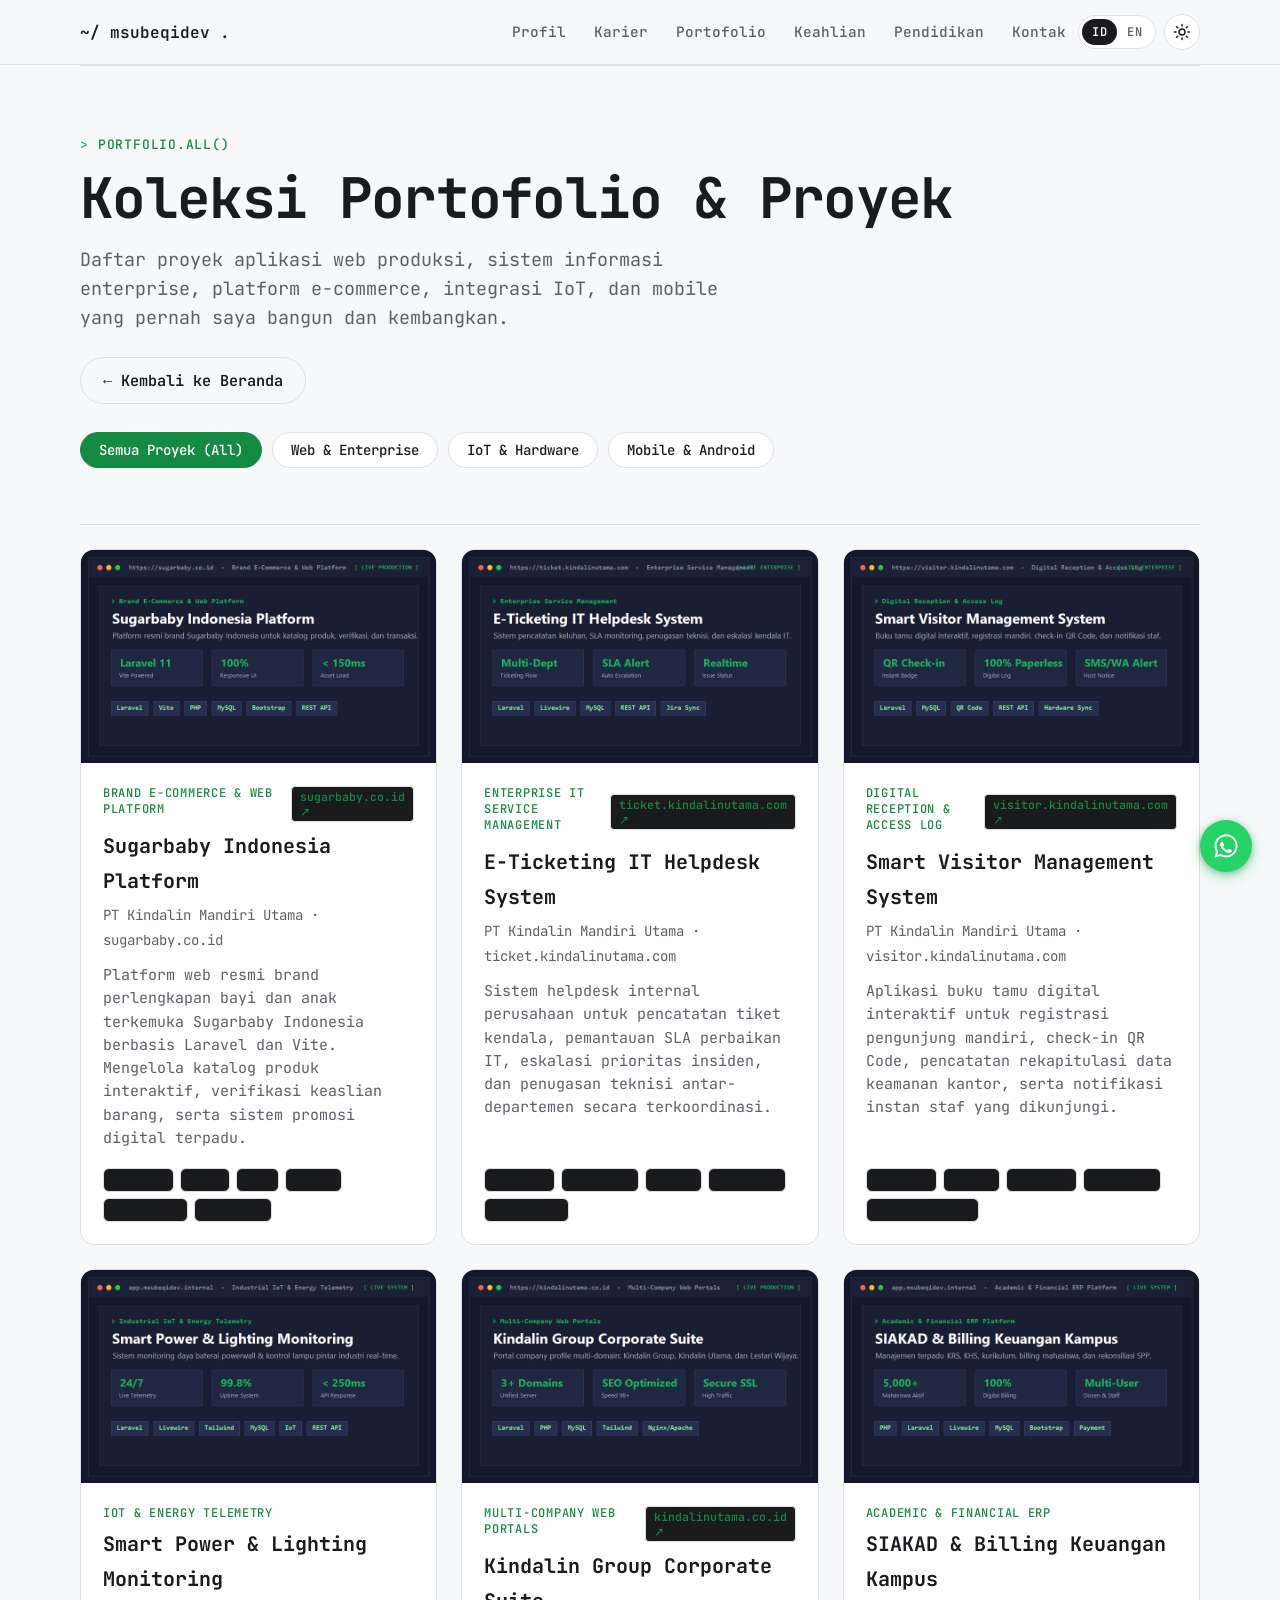
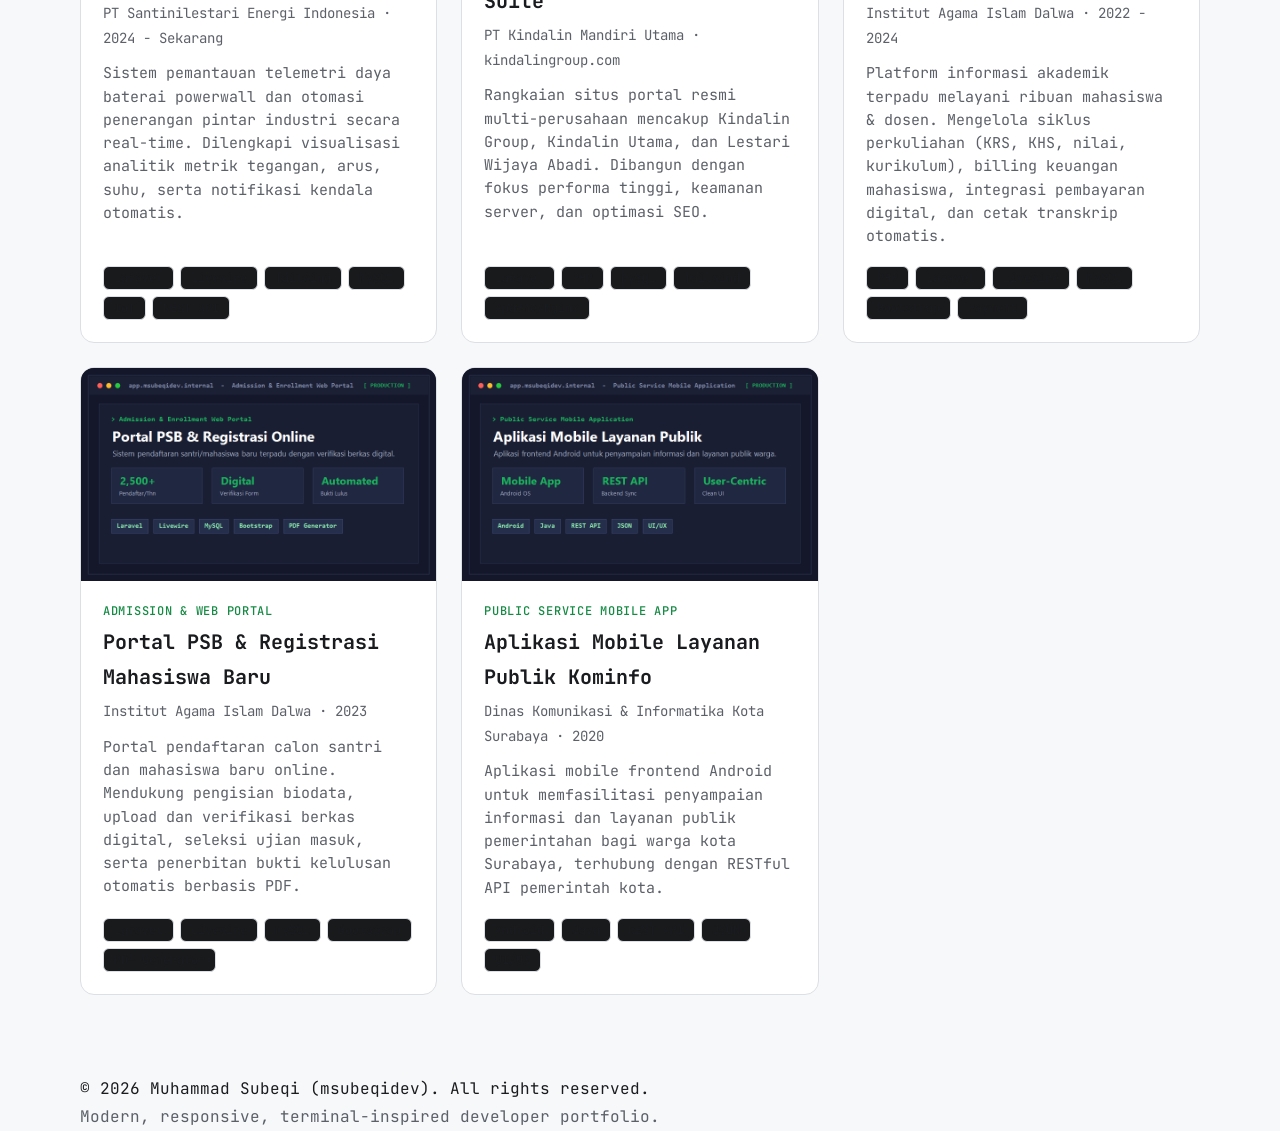
==== portfolio.html @ e992f1e9 "Add featured production projects (sugarbaby.co.id, ticket, visitor), mockups, and portfolio.html" ====
<!doctype html>
<html lang="id">

<head>
    <meta charset="UTF-8" />
    <meta name="viewport" content="width=device-width, initial-scale=1.0, interactive-widget=resizes-content" />
    <title>Portofolio Proyek — Muhammad Subeqi (msubeqidev)</title>
    <meta name="description"
        content="Koleksi portofolio proyek pengembangan web, sistem enterprise, IoT, dan aplikasi mobile yang dikembangkan oleh Muhammad Subeqi (msubeqidev)." />
    <meta name="author" content="Muhammad Subeqi" />
    <meta name="robots" content="index, follow, max-image-preview:large" />
    <link rel="canonical" href="https://muhsubeqi.github.io/portfolio.html" />
    <meta name="theme-color" content="#191a1c" />

    <meta property="og:type" content="website" />
    <meta property="og:site_name" content="Muhammad Subeqi" />
    <meta property="og:title" content="Portofolio Proyek — Muhammad Subeqi (msubeqidev)" />
    <meta property="og:description"
        content="Koleksi proyek aplikasi web, sistem informasi enterprise, integrasi API, dan aplikasi Android." />
    <meta property="og:url" content="https://muhsubeqi.github.io/portfolio.html" />
    <meta property="og:image" content="https://muhsubeqi.github.io/og-image.png" />
    <meta property="og:locale" content="id_ID" />

    <link rel="icon" type="image/svg+xml" href="./favicon.svg" />
    <link rel="stylesheet" href="./assets/index.css" />
</head>

<body>
    <div id="root">
        <header class="site-header">
            <div class="wrap header-row">
                <a class="brand" href="index.html" aria-label="Muhammad Subeqi — Beranda">
                    <span class="brand-sub">~/</span>msubeqidev<span class="brand-dot">.</span>
                </a>
                <div class="menu is-open" style="display:flex;align-items:center;">
                    <nav class="nav" aria-label="Main">
                        <a class="nav-link" href="index.html#about">Profil</a>
                        <a class="nav-link" href="index.html#career">Karier</a>
                        <a class="nav-link is-active" href="portfolio.html">Portofolio</a>
                        <a class="nav-link" href="index.html#skills">Keahlian</a>
                        <a class="nav-link" href="index.html#background">Pendidikan</a>
                        <a class="nav-link" href="index.html#contact">Kontak</a>
                    </nav>
                    <div class="controls">
                        <div class="seg" role="group" aria-label="Bahasa">
                            <button type="button" id="lang-id" aria-pressed="true" onclick="setLanguage('id')">ID</button>
                            <button type="button" id="lang-en" aria-pressed="false" onclick="setLanguage('en')">EN</button>
                        </div>
                        <button type="button" class="icon-btn" id="theme-btn" aria-label="Ganti tema" onclick="toggleTheme()">
                            <svg viewBox="0 0 24 24" width="18" height="18" fill="none" stroke="currentColor"
                                stroke-width="2" stroke-linecap="round" aria-hidden="true">
                                <circle cx="12" cy="12" r="4"></circle>
                                <path
                                    d="M12 2v2M12 20v2M4.9 4.9l1.4 1.4M17.7 17.7l1.4 1.4M2 12h2M20 12h2M4.9 19.1l1.4-1.4M17.7 6.3l1.4-1.4">
                                </path>
                            </svg>
                        </button>
                    </div>
                </div>
            </div>
        </header>

        <main>
            <!-- Hero Header -->
            <section class="section wrap" style="padding-top: clamp(40px, 8vw, 70px); padding-bottom: 20px;">
                <p class="eyebrow"><span class="prompt">&gt;</span><span id="hero-tag">portfolio.all()</span></p>
                <h1 class="section-title" id="page-title" style="font-size: clamp(2.2rem, 5.5vw, 3.5rem); margin-top: 12px;">Koleksi Portofolio &amp; Proyek</h1>
                <p id="page-subtitle" style="color: var(--muted); max-width: 680px; font-size: 1.15rem; line-height: 1.6; margin-top: 14px;">
                    Daftar proyek aplikasi web produksi, sistem informasi enterprise, platform e-commerce, integrasi IoT, dan mobile yang pernah saya bangun dan kembangkan.
                </p>
                <div style="margin-top: 24px;">
                    <a class="btn btn-ghost" href="index.html" id="btn-back">&larr; Kembali ke Beranda</a>
                </div>

                <!-- Category Filters -->
                <div class="portfolio-filters" role="tablist" aria-label="Filter Portofolio">
                    <button class="filter-btn is-active" data-filter="all" onclick="filterProjects('all', this)">Semua Proyek (All)</button>
                    <button class="filter-btn" data-filter="enterprise" onclick="filterProjects('enterprise', this)">Web &amp; Enterprise</button>
                    <button class="filter-btn" data-filter="iot" onclick="filterProjects('iot', this)">IoT &amp; Hardware</button>
                    <button class="filter-btn" data-filter="mobile" onclick="filterProjects('mobile', this)">Mobile &amp; Android</button>
                </div>
            </section>

            <!-- Projects Grid -->
            <section class="section wrap" style="padding-top: 0;">
                <div class="projects-grid" id="projects-container">

                    <!-- Project 1: Sugarbaby Indonesia -->
                    <div class="project-card" data-category="enterprise">
                        <div class="project-media">
                            <img src="./assets/projects/sugarbaby.png" alt="Sugarbaby Indonesia Platform" loading="lazy">
                        </div>
                        <div class="project-body">
                            <div class="project-header-row">
                                <span class="project-kicker">Brand E-Commerce &amp; Web Platform</span>
                                <a href="https://sugarbaby.co.id" target="_blank" rel="noopener noreferrer" class="project-domain-badge">sugarbaby.co.id &UpperRightArrow;</a>
                            </div>
                            <h3 class="project-title">Sugarbaby Indonesia Platform</h3>
                            <p class="project-company">PT Kindalin Mandiri Utama · sugarbaby.co.id</p>
                            <p class="project-desc">
                                Platform web resmi brand perlengkapan bayi dan anak terkemuka Sugarbaby Indonesia berbasis Laravel dan Vite. Mengelola katalog produk interaktif, verifikasi keaslian barang, serta sistem promosi digital terpadu.
                            </p>
                            <div class="project-tags">
                                <span>Laravel</span><span>Vite</span><span>PHP</span><span>MySQL</span><span>Bootstrap</span><span>REST API</span>
                            </div>
                        </div>
                    </div>

                    <!-- Project 2: E-Ticketing IT Helpdesk -->
                    <div class="project-card" data-category="enterprise">
                        <div class="project-media">
                            <img src="./assets/projects/ticket-kindalin.png" alt="E-Ticketing IT Helpdesk System" loading="lazy">
                        </div>
                        <div class="project-body">
                            <div class="project-header-row">
                                <span class="project-kicker">Enterprise IT Service Management</span>
                                <a href="https://ticket.kindalinutama.com" target="_blank" rel="noopener noreferrer" class="project-domain-badge">ticket.kindalinutama.com &UpperRightArrow;</a>
                            </div>
                            <h3 class="project-title">E-Ticketing IT Helpdesk System</h3>
                            <p class="project-company">PT Kindalin Mandiri Utama · ticket.kindalinutama.com</p>
                            <p class="project-desc">
                                Sistem helpdesk internal perusahaan untuk pencatatan tiket kendala, pemantauan SLA perbaikan IT, eskalasi prioritas insiden, dan penugasan teknisi antar-departemen secara terkoordinasi.
                            </p>
                            <div class="project-tags">
                                <span>Laravel</span><span>Livewire</span><span>MySQL</span><span>REST API</span><span>Jira Sync</span>
                            </div>
                        </div>
                    </div>

                    <!-- Project 3: Smart Visitor Management System -->
                    <div class="project-card" data-category="enterprise iot">
                        <div class="project-media">
                            <img src="./assets/projects/visitor-kindalin.png" alt="Smart Visitor Management System" loading="lazy">
                        </div>
                        <div class="project-body">
                            <div class="project-header-row">
                                <span class="project-kicker">Digital Reception &amp; Access Log</span>
                                <a href="https://visitor.kindalinutama.com" target="_blank" rel="noopener noreferrer" class="project-domain-badge">visitor.kindalinutama.com &UpperRightArrow;</a>
                            </div>
                            <h3 class="project-title">Smart Visitor Management System</h3>
                            <p class="project-company">PT Kindalin Mandiri Utama · visitor.kindalinutama.com</p>
                            <p class="project-desc">
                                Aplikasi buku tamu digital interaktif untuk registrasi pengunjung mandiri, check-in QR Code, pencatatan rekapitulasi data keamanan kantor, serta notifikasi instan staf yang dikunjungi.
                            </p>
                            <div class="project-tags">
                                <span>Laravel</span><span>MySQL</span><span>QR Code</span><span>REST API</span><span>Hardware Sync</span>
                            </div>
                        </div>
                    </div>

                    <!-- Project 4: Smart Power & Lighting Monitoring -->
                    <div class="project-card" data-category="iot enterprise">
                        <div class="project-media">
                            <img src="./assets/projects/smart-power.png" alt="Smart Power &amp; Lighting Monitoring" loading="lazy">
                        </div>
                        <div class="project-body">
                            <span class="project-kicker">IoT &amp; Energy Telemetry</span>
                            <h3 class="project-title">Smart Power &amp; Lighting Monitoring</h3>
                            <p class="project-company">PT Santinilestari Energi Indonesia · 2024 - Sekarang</p>
                            <p class="project-desc">
                                Sistem pemantauan telemetri daya baterai powerwall dan otomasi penerangan pintar industri secara real-time. Dilengkapi visualisasi analitik metrik tegangan, arus, suhu, serta notifikasi kendala otomatis.
                            </p>
                            <div class="project-tags">
                                <span>Laravel</span><span>Livewire</span><span>Tailwind</span><span>MySQL</span><span>IoT</span><span>REST API</span>
                            </div>
                        </div>
                    </div>

                    <!-- Project 5: Kindalin Group Corporate Suite -->
                    <div class="project-card" data-category="enterprise">
                        <div class="project-media">
                            <img src="./assets/projects/kindalin-corporate.png" alt="Kindalin Group Corporate Suite" loading="lazy">
                        </div>
                        <div class="project-body">
                            <div class="project-header-row">
                                <span class="project-kicker">Multi-Company Web Portals</span>
                                <a href="https://kindalinutama.co.id" target="_blank" rel="noopener noreferrer" class="project-domain-badge">kindalinutama.co.id &UpperRightArrow;</a>
                            </div>
                            <h3 class="project-title">Kindalin Group Corporate Suite</h3>
                            <p class="project-company">PT Kindalin Mandiri Utama · kindalingroup.com</p>
                            <p class="project-desc">
                                Rangkaian situs portal resmi multi-perusahaan mencakup Kindalin Group, Kindalin Utama, dan Lestari Wijaya Abadi. Dibangun dengan fokus performa tinggi, keamanan server, dan optimasi SEO.
                            </p>
                            <div class="project-tags">
                                <span>Laravel</span><span>PHP</span><span>MySQL</span><span>Tailwind</span><span>Apache/Nginx</span>
                            </div>
                        </div>
                    </div>

                    <!-- Project 6: SIAKAD & Billing Dalwa -->
                    <div class="project-card" data-category="enterprise">
                        <div class="project-media">
                            <img src="./assets/projects/siakad-dalwa.png" alt="SIAKAD &amp; Billing Keuangan Kampus" loading="lazy">
                        </div>
                        <div class="project-body">
                            <span class="project-kicker">Academic &amp; Financial ERP</span>
                            <h3 class="project-title">SIAKAD &amp; Billing Keuangan Kampus</h3>
                            <p class="project-company">Institut Agama Islam Dalwa · 2022 - 2024</p>
                            <p class="project-desc">
                                Platform informasi akademik terpadu melayani ribuan mahasiswa &amp; dosen. Mengelola siklus perkuliahan (KRS, KHS, nilai, kurikulum), billing keuangan mahasiswa, integrasi pembayaran digital, dan cetak transkrip otomatis.
                            </p>
                            <div class="project-tags">
                                <span>PHP</span><span>Laravel</span><span>Livewire</span><span>MySQL</span><span>Bootstrap</span><span>Payment</span>
                            </div>
                        </div>
                    </div>

                    <!-- Project 7: PSB Dalwa -->
                    <div class="project-card" data-category="enterprise">
                        <div class="project-media">
                            <img src="./assets/projects/psb-online.png" alt="Portal PSB &amp; Registrasi Online" loading="lazy">
                        </div>
                        <div class="project-body">
                            <span class="project-kicker">Admission &amp; Web Portal</span>
                            <h3 class="project-title">Portal PSB &amp; Registrasi Mahasiswa Baru</h3>
                            <p class="project-company">Institut Agama Islam Dalwa · 2023</p>
                            <p class="project-desc">
                                Portal pendaftaran calon santri dan mahasiswa baru online. Mendukung pengisian biodata, upload dan verifikasi berkas digital, seleksi ujian masuk, serta penerbitan bukti kelulusan otomatis berbasis PDF.
                            </p>
                            <div class="project-tags">
                                <span>Laravel</span><span>Livewire</span><span>MySQL</span><span>Bootstrap</span><span>PDF Generator</span>
                            </div>
                        </div>
                    </div>

                    <!-- Project 8: Kominfo Mobile -->
                    <div class="project-card" data-category="mobile">
                        <div class="project-media">
                            <img src="./assets/projects/kominfo-mobile.png" alt="Aplikasi Mobile Layanan Publik Kominfo" loading="lazy">
                        </div>
                        <div class="project-body">
                            <span class="project-kicker">Public Service Mobile App</span>
                            <h3 class="project-title">Aplikasi Mobile Layanan Publik Kominfo</h3>
                            <p class="project-company">Dinas Komunikasi &amp; Informatika Kota Surabaya · 2020</p>
                            <p class="project-desc">
                                Aplikasi mobile frontend Android untuk memfasilitasi penyampaian informasi dan layanan publik pemerintahan bagi warga kota Surabaya, terhubung dengan RESTful API pemerintah kota.
                            </p>
                            <div class="project-tags">
                                <span>Android</span><span>Java</span><span>REST API</span><span>JSON</span><span>UI/UX</span>
                            </div>
                        </div>
                    </div>

                </div>
            </section>
        </main>

        <!-- Floating WhatsApp Button -->
        <a href="https://wa.me/628573561003" target="_blank" rel="noopener noreferrer" class="wa-float"
            aria-label="Hubungi via WhatsApp (08573561003)" title="Chat WhatsApp">
            <svg viewBox="0 0 24 24" width="28" height="28" fill="currentColor" aria-hidden="true">
                <path
                    d="M12.04 2c-5.46 0-9.91 4.45-9.91 9.91 0 1.75.46 3.45 1.32 4.95L2.05 22l5.25-1.38c1.45.79 3.08 1.21 4.74 1.21 5.46 0 9.91-4.45 9.91-9.91 0-2.65-1.03-5.14-2.9-7.01A9.82 9.82 0 0 0 12.04 2zm.01 1.67c2.2 0 4.26.86 5.82 2.42a8.17 8.17 0 0 1 2.41 5.82c0 4.54-3.7 8.24-8.24 8.24-1.42 0-2.82-.37-4.06-1.07l-.29-.16-3.12.82.83-3.04-.19-.3a8.17 8.17 0 0 1-1.25-4.49c0-4.54 3.7-8.24 8.24-8.24zm4.56 11.63c-.25-.12-1.48-.73-1.71-.81-.23-.09-.39-.13-.56.12-.17.25-.64.81-.79.98-.14.17-.29.19-.54.07-.25-.12-1.06-.39-2.02-1.25-.75-.67-1.26-1.5-1.4-1.75-.15-.25-.02-.39.1-.51.11-.11.25-.29.37-.43.12-.14.17-.25.25-.41.08-.17.04-.32-.02-.44-.06-.12-.56-1.35-.77-1.85-.2-.49-.4-.42-.56-.43h-.48c-.16 0-.43.06-.66.31-.23.25-.87.85-.87 2.08s.89 2.41 1.01 2.58c.12.17 1.75 2.67 4.24 3.75.59.26 1.05.41 1.41.53.59.19 1.14.16 1.56.1.48-.07 1.48-.6 1.69-1.19.21-.58.21-1.08.15-1.19-.07-.11-.23-.17-.48-.29z" />
            </svg>
            <span class="wa-tooltip">Hubungi via WhatsApp</span>
        </a>

        <!-- Footer -->
        <footer class="site-footer">
            <div class="wrap footer-content">
                <p>&copy; 2026 Muhammad Subeqi (msubeqidev). All rights reserved.</p>
                <p class="dim">Modern, responsive, terminal-inspired developer portfolio.</p>
            </div>
        </footer>
    </div>

    <script>
        // Theme initialization
        (function() {
            var savedTheme = localStorage.getItem('theme');
            if (savedTheme) {
                document.documentElement.dataset.theme = savedTheme;
            } else if (window.matchMedia && window.matchMedia('(prefers-color-scheme: light)').matches) {
                document.documentElement.dataset.theme = 'light';
            } else {
                document.documentElement.dataset.theme = 'dark';
            }
        })();

        function toggleTheme() {
            var current = document.documentElement.dataset.theme;
            var next = (current === 'light') ? 'dark' : 'light';
            document.documentElement.dataset.theme = next;
            localStorage.setItem('theme', next);
        }

        // Filtering
        function filterProjects(category, btn) {
            document.querySelectorAll('.filter-btn').forEach(function(b) {
                b.classList.remove('is-active');
            });
            btn.classList.add('is-active');

            var cards = document.querySelectorAll('.project-card');
            cards.forEach(function(card) {
                var cats = card.getAttribute('data-category') || '';
                if (category === 'all' || cats.includes(category)) {
                    card.style.display = 'flex';
                } else {
                    card.style.display = 'none';
                }
            });
        }

        // Language toggle
        var currentLang = 'id';
        var i18n = {
            id: {
                pageTitle: 'Koleksi Portofolio & Proyek',
                pageSubtitle: 'Daftar proyek aplikasi web produksi, sistem informasi enterprise, platform e-commerce, integrasi IoT, dan mobile yang pernah saya bangun dan kembangkan.',
                btnBack: '← Kembali ke Beranda',
                heroTag: 'portfolio.all()'
            },
            en: {
                pageTitle: 'Project Portfolio Collection',
                pageSubtitle: 'Showcase of live production web applications, enterprise ERP, e-commerce platforms, IoT integrations, and mobile solutions I have built.',
                btnBack: '← Back to Home',
                heroTag: 'portfolio.all()'
            }
        };

        function setLanguage(lang) {
            currentLang = lang;
            document.documentElement.lang = lang;
            localStorage.setItem('lang', lang);

            document.getElementById('lang-id').setAttribute('aria-pressed', lang === 'id');
            document.getElementById('lang-en').setAttribute('aria-pressed', lang === 'en');

            document.getElementById('page-title').innerHTML = i18n[lang].pageTitle;
            document.getElementById('page-subtitle').textContent = i18n[lang].pageSubtitle;
            document.getElementById('btn-back').textContent = i18n[lang].btnBack;
            document.getElementById('hero-tag').textContent = i18n[lang].heroTag;
        }

        (function() {
            var savedLang = localStorage.getItem('lang');
            if (savedLang && (savedLang === 'id' || savedLang === 'en')) {
                setLanguage(savedLang);
            }
        })();
    </script>
</body>

</html>
---- assets/index.css ----
@font-face {
  font-family: JetBrains Mono Variable;
  font-style: normal;
  font-display: swap;
  font-weight: 100 800;
  src: url([data-uri])format("woff2-variations");
  unicode-range: U+460-52F, U+1C80-1C8A, U+20B4, U+2DE0-2DFF, U+A640-A69F, U+FE2E-FE2F;
}

@font-face {
  font-family: JetBrains Mono Variable;
  font-style: normal;
  font-display: swap;
  font-weight: 100 800;
  src: url(./jetbrains-mono-cyrillic-wght-normal-D73BlboJ.woff2)format("woff2-variations");
  unicode-range: U+301, U+400-45F, U+490-491, U+4B0-4B1, U+2116;
}

@font-face {
  font-family: JetBrains Mono Variable;
  font-style: normal;
  font-display: swap;
  font-weight: 100 800;
  src: url(./jetbrains-mono-greek-wght-normal-Bw9x6K1M.woff2)format("woff2-variations");
  unicode-range: U+370-377, U+37A-37F, U+384-38A, U+38C, U+38E-3A1, U+3A3-3FF;
}

@font-face {
  font-family: JetBrains Mono Variable;
  font-style: normal;
  font-display: swap;
  font-weight: 100 800;
  src: url(./jetbrains-mono-vietnamese-wght-normal-Bt-aOZkq.woff2)format("woff2-variations");
  unicode-range: U+102-103, U+110-111, U+128-129, U+168-169, U+1A0-1A1, U+1AF-1B0, U+300-301, U+303-304, U+308-309, U+323, U+329, U+1EA0-1EF9, U+20AB;
}

@font-face {
  font-family: JetBrains Mono Variable;
  font-style: normal;
  font-display: swap;
  font-weight: 100 800;
  src: url(./jetbrains-mono-latin-ext-wght-normal-DBQx-q_a.woff2)format("woff2-variations");
  unicode-range: U+100-2BA, U+2BD-2C5, U+2C7-2CC, U+2CE-2D7, U+2DD-2FF, U+304, U+308, U+329, U+1D00-1DBF, U+1E00-1E9F, U+1EF2-1EFF, U+2020, U+20A0-20AB, U+20AD-20C0, U+2113, U+2C60-2C7F, U+A720-A7FF;
}

@font-face {
  font-family: JetBrains Mono Variable;
  font-style: normal;
  font-display: swap;
  font-weight: 100 800;
  src: url(./jetbrains-mono-latin-wght-normal-B9CIFXIH.woff2)format("woff2-variations");
  unicode-range: U+??, U+131, U+152-153, U+2BB-2BC, U+2C6, U+2DA, U+2DC, U+304, U+308, U+329, U+2000-206F, U+20AC, U+2122, U+2191, U+2193, U+2212, U+2215, U+FEFF, U+FFFD;
}

:root {
  --bg: #191a1c;
  --surface: #222428;
  --ink: #dfe1e5;
  --muted: #868a91;
  --line: #2e3136;
  --accent: #1bb55e;
  --accent-ink: #0c1b11;
  --accent-text: #1bb55e;
  --signal: #1bb55e;
  --pink: #38d97a;
  --shadow: 0 1px 2px #00000033, 0 8px 24px #0000004d;
  --mk-bg: #1e2024;
  --mk-ink: #dfe1e5;
  --mk-muted: #868a91;
  --mk-line: #2e3136;
  --mk-pink: #38d97a;
  --mk-orange: #1bb55e;
  --mk-green: #1bb55e;
  --mk-yellow: #5ce896;
  --mk-purple: #38d97a;
  --mk-blue: #1bb55e;
  --panel-bg: #1e2024;
  --bar: #2e3136;
  --bar-ink: #dfe1e5;
  --f-display: "JetBrains Mono Variable", "JetBrains Mono", ui-monospace, "Cascadia Code", Consolas, monospace;
  --f-body: var(--f-display);
  --f-mono: "JetBrains Mono Variable", "JetBrains Mono", ui-monospace, monospace;
  --wrap: 1120px;
  --gutter: clamp(16px, 4vw, 32px);
  --lightningcss-light: ;
  --lightningcss-dark: initial;
  color-scheme: dark;
}

:root[data-theme=light] {
  --bg: #f7f8fa;
  --surface: #ffffff;
  --ink: #1a1b1e;
  --muted: #5c6068;
  --line: #dcdfe4;
  --accent: #158a43;
  --accent-ink: #ffffff;
  --accent-text: #1e5631;
  --signal: #158a43;
  --pink: #1bb55e;
  --shadow: 0 1px 2px #0000000d, 0 10px 28px #00000014;
  --panel-bg: #191a1c;
  --bar: #191a1c;
  --bar-ink: #dfe1e5;
  --lightningcss-light: initial;
  --lightningcss-dark: ;
  color-scheme: light;
}

::selection {
  background: color-mix(in srgb, var(--pink) 26%, transparent);
}

*,
:before,
:after {
  box-sizing: border-box;
}

html {
  -webkit-text-size-adjust: 100%;
  scroll-padding-top: 76px;
}

body {
  background: var(--bg);
  color: var(--ink);
  font: 400 1rem/1.75 var(--f-body);
  -webkit-font-smoothing: antialiased;
  margin: 0;
}

h1,
h2,
h3,
p,
ul,
ol,
dl,
dd {
  margin: 0;
}

ul,
ol {
  padding: 0;
  list-style: none;
}

a {
  color: inherit;
}

:focus-visible {
  outline: 3px solid var(--accent);
  outline-offset: 3px;
  border-radius: 6px;
}

.wrap {
  width: min(100% - 2 * var(--gutter), var(--wrap));
  margin-inline: auto;
}

.dim {
  color: var(--muted);
}

.skip {
  z-index: 100;
  background: var(--ink);
  color: var(--bg);
  border-radius: 8px;
  padding: 8px 14px;
  position: absolute;
  top: -60px;
  left: 16px;
}

.skip:focus {
  top: 12px;
}

.site-header {
  z-index: 50;
  background: color-mix(in srgb, var(--bg) 82%, transparent);
  -webkit-backdrop-filter: blur(14px);
  border-bottom: 1px solid var(--line);
  position: sticky;
  top: 0;
}

.header-row {
  align-items: center;
  gap: 24px;
  height: 64px;
  display: flex;
}

.brand {
  font: 600 1rem var(--f-display);
  align-items: center;
  gap: 10px;
  margin-right: auto;
  text-decoration: none;
  display: flex;
}

.ps1 {
  border: 1px solid var(--mk-line);
  background: var(--panel-bg);
  color: var(--mk-ink);
  font: 600 .875rem/1.2 var(--f-mono);
  white-space: nowrap;
  border-radius: 8px;
  align-items: baseline;
  gap: 1px;
  padding: 6px 12px 7px;
  display: inline-flex;
}

.ps-user {
  color: var(--mk-green);
}

.ps-path {
  color: var(--mk-blue);
}

.ps-sep {
  color: var(--mk-ink);
}

.ps-dollar {
  color: var(--mk-pink);
  margin-left: .5ch;
}

.ps-cursor {
  background: var(--mk-orange);
  width: .62em;
  height: .16em;
  margin-left: .5ch;
  animation: 1.05s step-end infinite blink;
  display: inline-block;
}

.brand:hover .ps-user {
  color: var(--mk-ink);
  transition: color .2s;
}

.nav {
  gap: 4px;
  display: flex;
}

.nav a {
  color: var(--muted);
  border-radius: 999px;
  padding: 6px 12px;
  font-size: .9rem;
  font-weight: 500;
  text-decoration: none;
  transition: color .15s, background .15s;
}

.nav a:hover {
  color: var(--ink);
  background: color-mix(in srgb, var(--ink) 7%, transparent);
}

.controls {
  align-items: center;
  gap: 8px;
  display: flex;
}

.seg {
  border: 1px solid var(--line);
  background: var(--surface);
  border-radius: 999px;
  padding: 3px;
  display: inline-flex;
}

.seg button {
  font: 600 .75rem var(--f-mono);
  letter-spacing: .04em;
  color: var(--muted);
  cursor: pointer;
  background: 0 0;
  border: 0;
  border-radius: 999px;
  padding: 5px 10px;
}

.seg button[aria-pressed=true] {
  background: var(--ink);
  color: var(--bg);
}

.icon-btn {
  border: 1px solid var(--line);
  background: var(--surface);
  width: 36px;
  height: 36px;
  color: var(--ink);
  cursor: pointer;
  border-radius: 999px;
  place-items: center;
  display: grid;
}

.icon-btn:hover {
  border-color: var(--accent);
}

.hero {
  grid-template-columns: minmax(0, 1fr);
  gap: 40px 48px;
  padding-block: clamp(56px, 11vw, 132px) clamp(32px, 6vw, 64px);
  display: grid;
}

.hero-side {
  display: none;
}

@media (width>=1080px) {
  .hero {
    grid-template-columns: minmax(0, 1fr) 380px;
    align-items: center;
  }

  .hero-side {
    display: block;
  }

  .hero-name {
    font-size: clamp(3.25rem, 8.6vw, 7.5rem);
  }

  .status {
    grid-column: 1/-1;
  }
}

.status {
  grid-column: 1/-1;
}

.px-a {
  transform: translateY(calc(var(--sy, 0) * -.05px));
}

.px-b {
  transform: translateY(calc(var(--sy, 0) * .04px));
}

.hero-side {
  transform: translateY(calc(var(--sy, 0) * .07px));
}

.glyphs {
  z-index: -1;
  pointer-events: none;
  font: 700 clamp(3rem, 9vw, 8rem) / 1 var(--f-mono);
  color: var(--accent);
  opacity: .035;
  position: fixed;
  inset: 0;
  overflow: hidden;
}

.glyphs span {
  transform: translateY(calc(var(--sy, 0) * var(--depth) * -1px));
  will-change: transform;
  position: absolute;
}

.progress {
  z-index: 60;
  background: var(--accent);
  height: 3px;
  transform: scaleX(var(--p, 0));
  transform-origin: 0;
  position: fixed;
  inset: 0 0 auto;
}

.eyebrow {
  text-transform: none;
  letter-spacing: .02em;
  min-height: 1.4em;
  font-size: .9375rem;
}

.prompt {
  color: var(--pink);
  margin-right: .7em;
}

.caret {
  vertical-align: -.18em;
  background: var(--accent);
  width: .55em;
  height: 1.05em;
  margin-left: 3px;
  animation: 1.05s step-end infinite blink;
  display: inline-block;
}

@keyframes blink {
  50% {
    opacity: 0;
  }
}

.cmt {
  font: 500 .8125rem var(--f-mono);
  color: var(--muted);
  margin-bottom: 8px;
  display: block;
}

.contact .cmt {
  color: inherit;
  opacity: .6;
  margin-bottom: 16px;
}

.title-block .section-title {
  display: block;
}

.codecard {
  border: 1px solid var(--mk-line);
  background: var(--panel-bg);
  color: var(--mk-ink);
  box-shadow: var(--shadow);
  font: 400 .8125rem / 1.75 var(--f-mono);
  border-radius: 14px;
  overflow: hidden;
}

.codecard-bar {
  border-bottom: 1px solid var(--mk-line);
  color: var(--mk-muted);
  align-items: center;
  gap: 6px;
  padding: 10px 14px;
  display: flex;
}

.codecard-bar b {
  background: var(--mk-line);
  border-radius: 50%;
  width: 10px;
  height: 10px;
}

.codecard-bar b:first-child {
  background: var(--mk-pink);
}

.codecard-bar b:nth-child(2) {
  background: var(--mk-orange);
}

.codecard-bar b:nth-child(3) {
  background: var(--mk-green);
}

.codecard-bar span {
  margin-left: 8px;
  font-size: .75rem;
}

.codecard pre {
  font: inherit;
  white-space: pre;
  margin: 0;
  padding: 14px 16px 16px 0;
  overflow-x: auto;
}

.cl {
  opacity: 0;
  animation: .4s forwards line-in;
}

@keyframes line-in {
  0% {
    opacity: 0;
    transform: translate(-6px);
  }

  to {
    opacity: 1;
    transform: none;
  }
}

.ln {
  text-align: right;
  width: 2.6em;
  color: var(--mk-muted);
  opacity: .55;
  -webkit-user-select: none;
  user-select: none;
  padding-right: 1em;
  display: inline-block;
}

.codecard i {
  font-style: normal;
}

.codecard .k {
  color: var(--mk-pink);
}

.codecard .v {
  color: var(--mk-green);
}

.codecard .s {
  color: var(--mk-yellow);
}

.codecard .n {
  color: var(--mk-purple);
}

.reveal-on .reveal {
  opacity: 0;
  transition: opacity .6s, transform .6s cubic-bezier(.2, .7, .2, 1);
  transform: translateY(18px);
}

.reveal-on .reveal.in {
  opacity: 1;
  transform: none;
}

.eyebrow {
  font: 500 .8125rem var(--f-mono);
  letter-spacing: .06em;
  text-transform: uppercase;
  color: var(--accent);
}

.hero-name {
  font: 800 clamp(2.25rem, 11.5vw, 9rem) / .92 var(--f-display);
  letter-spacing: -.04em;
  margin-top: 18px;
}

.hero-name span {
  display: inline-block;
}

.hero-name span:last-child {
  color: var(--accent);
}

.hero-lead {
  max-width: 34em;
  color: var(--muted);
  margin-top: clamp(24px, 4vw, 40px);
  font-size: clamp(1.15rem, 2.2vw, 1.4rem);
  line-height: 1.5;
}

.hero-actions {
  flex-wrap: wrap;
  gap: 12px;
  margin-top: 32px;
  display: flex;
}

.btn {
  font: 600 .95rem var(--f-body);
  cursor: pointer;
  border: 1px solid #0000;
  border-radius: 999px;
  align-items: center;
  padding: 12px 22px;
  text-decoration: none;
  transition: transform .15s, box-shadow .15s, background .15s;
  display: inline-flex;
}

.btn-primary {
  background: var(--accent);
  color: var(--accent-ink);
}

.btn-primary:hover {
  background: #20c868;
  box-shadow: 0 6px 18px color-mix(in srgb, var(--accent) 40%, transparent);
  transform: translateY(-1px);
}

.btn-ghost {
  color: var(--ink);
  border-color: var(--line);
  background: 0 0;
}

.btn-ghost:hover {
  border-color: var(--pink);
}

.status {
  border-top: 1px solid var(--line);
  flex-wrap: wrap;
  gap: 12px 48px;
  margin-top: clamp(40px, 7vw, 72px);
  padding-top: 20px;
  display: flex;
}

.status dt {
  font: 500 .75rem var(--f-mono);
  letter-spacing: .06em;
  text-transform: uppercase;
  color: var(--muted);
}

.status dd {
  margin-top: 4px;
  font-weight: 500;
}

.pulse {
  background: var(--signal);
  width: 9px;
  height: 9px;
  box-shadow: 0 0 0 0 color-mix(in srgb, var(--signal) 60%, transparent);
  border-radius: 50%;
  margin-right: 10px;
  animation: 2.4s ease-out infinite pulse;
  display: inline-block;
}

@keyframes pulse {

  70%,
  to {
    box-shadow: 0 0 0 9px #0000;
  }
}

.section {
  border-top: 1px solid var(--line);
  padding-block: clamp(40px, 7vw, 80px);
}

.section-head {
  flex-wrap: wrap;
  justify-content: space-between;
  align-items: baseline;
  gap: 8px 24px;
  margin-bottom: 32px;
  display: flex;
}

.section-title {
  font: 700 clamp(1.5rem, 3vw, 2rem) / 1.15 var(--f-display);
  letter-spacing: -.03em;
}

.hint {
  color: var(--muted);
  font-size: .875rem;
}

.two-col {
  grid-template-columns: 220px 1fr;
  gap: 24px clamp(24px, 5vw, 64px);
  display: grid;
}

.prose {
  gap: 1.1em;
  max-width: 42em;
  display: grid;
}

.prose p:first-child {
  font-size: 1.2rem;
  line-height: 1.6;
}

.gantt {
  padding-top: 30px;
  position: relative;
}

.gantt-axis {
  height: 22px;
  font: 500 .7rem var(--f-mono);
  color: var(--muted);
  position: absolute;
  inset: 0 0 auto;
}

.gantt-axis span {
  position: absolute;
  transform: translate(-50%);
}

.gantt-axis span:nth-child(2n) {
  display: none;
}

@media (width>=720px) {
  .gantt-axis span:nth-child(2n) {
    display: block;
  }
}

.gantt-grid {
  pointer-events: none;
  position: absolute;
  inset: 26px 0 0;
}

.gantt-grid i {
  border-left: 1px dashed var(--line);
  position: absolute;
  top: 0;
  bottom: 0;
}

.gantt-rows {
  z-index: 1;
  gap: 10px;
  display: grid;
  position: relative;
}

.gantt-row {
  height: 40px;
  position: relative;
}

.bar {
  background: var(--bar);
  min-width: 10px;
  height: 100%;
  color: var(--bar-ink);
  transform-origin: 0;
  opacity: 0;
  border-radius: 10px;
  align-items: center;
  text-decoration: none;
  transition: transform .7s cubic-bezier(.2, .7, .2, 1), opacity .4s, filter .15s;
  display: flex;
  position: absolute;
  top: 0;
  transform: scaleX(0);
}

.is-ready .bar {
  opacity: 1;
  transform: none;
}

.bar:hover {
  filter: brightness(1.25);
}

.bar.is-current {
  background: var(--accent);
  color: var(--accent-ink);
}

.bar-label {
  white-space: nowrap;
  font: 500 .8125rem var(--f-mono);
  color: var(--ink);
  position: absolute;
  left: calc(100% + 10px);
}

.bar.label-in .bar-label {
  color: inherit;
  left: 14px;
}

.bar.is-current .bar-label {
  left: 14px;
}

.roles {
  gap: 0;
  display: grid;
}

.role {
  border-bottom: 1px solid var(--line);
  grid-template-columns: 170px 1fr;
  gap: 8px 32px;
  padding-block: 28px;
  display: grid;
}

.role:first-child {
  padding-top: 0;
}

.role:last-child {
  border-bottom: 0;
}

.role-meta {
  font-family: var(--f-mono);
  align-content: start;
  gap: 2px;
  display: grid;
}

.role-dates {
  font-size: .8125rem;
  font-weight: 500;
}

.role-dur {
  color: var(--muted);
  font-size: .75rem;
}

.role.is-current .role-dates:before {
  content: "";
  background: var(--signal);
  border-radius: 50%;
  width: 8px;
  height: 8px;
  margin-right: 8px;
  display: inline-block;
}

.role h3 {
  font: 650 1.3rem / 1.25 var(--f-display);
  letter-spacing: -.02em;
}

.role-company {
  margin-top: 2px;
  font-weight: 500;
}

.bullets {
  color: var(--muted);
  gap: 8px;
  margin-top: 14px;
  font-size: 1rem;
  display: grid;
}

.bullets li {
  padding-left: 18px;
  position: relative;
}

.bullets li:before {
  content: "";
  background: var(--accent);
  width: 8px;
  height: 2px;
  position: absolute;
  top: .7em;
  left: 0;
}

.role:target h3 {
  color: var(--accent);
}

.skill-groups {
  gap: 28px;
  display: grid;
}

.skill-group h3 {
  font: 500 .75rem var(--f-mono);
  letter-spacing: .06em;
  text-transform: uppercase;
  color: var(--muted);
  margin-bottom: 10px;
}

.chips {
  flex-wrap: wrap;
  gap: 8px;
  display: flex;
}

.chips li {
  border: 1px solid var(--line);
  background: var(--surface);
  border-radius: 999px;
  padding: 6px 14px;
  font-size: .95rem;
  font-weight: 500;
}

.chips-sm {
  margin-top: 16px;
}

.chips-sm li {
  font: 500 .75rem var(--f-mono);
  color: var(--muted);
  padding: 3px 10px;
}

.bg-grid {
  grid-template-columns: repeat(auto-fit, minmax(260px, 1fr));
  gap: 16px;
  display: grid;
}

.card {
  border: 1px solid var(--line);
  background: var(--surface);
  box-shadow: var(--shadow);
  border-radius: 16px;
  padding: 24px;
}

.card h3 {
  font: 650 1.15rem / 1.3 var(--f-display);
  margin-top: 6px;
}

.card p+p {
  margin-top: 2px;
}

.card-kicker {
  font: 500 .75rem var(--f-mono);
  letter-spacing: .06em;
  text-transform: uppercase;
  color: var(--accent);
}

.cert-list {
  gap: 10px;
  margin-top: 10px;
  display: grid;
}

.cert-list li {
  padding-left: 18px;
  font-weight: 500;
  position: relative;
}

.cert-list li:before {
  content: "";
  border: 2px solid var(--accent);
  border-radius: 50%;
  width: 8px;
  height: 8px;
  position: absolute;
  top: .6em;
  left: 0;
}

.contact {
  background: var(--panel-bg);
  color: var(--mk-ink);
  margin-top: clamp(32px, 6vw, 72px);
  padding-block: clamp(56px, 10vw, 112px);
}

.contact-title {
  font: 800 clamp(2.5rem, 8vw, 6rem) / .95 var(--f-display);
  letter-spacing: -.04em;
}

.contact-body {
  opacity: .75;
  max-width: 34em;
  margin-top: 20px;
}

.mail {
  font: 600 clamp(1.1rem, 3.4vw, 1.9rem) var(--f-display);
  text-underline-offset: 6px;
  text-decoration-thickness: 2px;
  -webkit-text-decoration-color: var(--mk-orange);
  text-decoration-color: var(--mk-orange);
  overflow-wrap: anywhere;
  margin-top: 28px;
  display: inline-block;
}

.mail:hover {
  text-decoration-color: currentColor;
}

.contact :focus-visible {
  outline-color: var(--mk-orange);
}

.contact-meta {
  font: 500 .8125rem var(--f-mono);
  opacity: .7;
  margin-top: 28px;
}

.footer {
  font: 400 .8125rem var(--f-mono);
  color: var(--muted);
  padding-block: 24px;
}

@media (width<=860px) {
  .two-col {
    grid-template-columns: 1fr;
  }
}

@media (width<=560px) {
  .ps1 {
    padding-inline: 9px;
    font-size: .8125rem;
  }

  .role {
    grid-template-columns: 1fr;
  }

  .role-meta {
    align-items: baseline;
    gap: 12px;
    display: flex;
  }

  .gantt-row {
    height: 34px;
  }

  .bar-label {
    font-size: .7rem;
  }
}

@media (prefers-reduced-motion:reduce) {

  *,
  :before,
  :after {
    transition: none !important;
    animation: none !important;
  }

  html {
    scroll-behavior: auto;
  }
}

@media print {
  :root {
    --bg: #fff;
    --surface: #fff;
    --ink: #111;
    --muted: #444;
    --line: #ccc;
    --accent: #116832;
  }

  body {
    font-size: 10.5pt;
    line-height: 1.45;
  }

  .glyphs,
  .progress,
  .hero-side,
  .caret,
  .site-header,
  .hero-actions,
  .hint,
  .skip,
  .footer,
  .gantt {
    display: none !important;
  }

  .hero {
    padding-block: 0 12pt;
  }

  .hero-name {
    font-size: 34pt;
  }

  .hero-name span:last-child {
    color: var(--ink);
  }

  .section {
    break-inside: avoid-page;
    padding-block: 14pt;
  }

  .role {
    break-inside: avoid;
    padding-block: 10pt;
  }

  .card {
    box-shadow: none;
  }

  .reveal-on .reveal,
  .px-a,
  .px-b {
    opacity: 1 !important;
    transform: none !important;
  }

  .contact {
    color: var(--ink);
    background: 0 0;
    margin: 0;
    padding-block: 14pt;
  }

  .contact-title {
    font-size: 20pt;
  }

  .contact-body {
    display: none;
  }

  .mail {
    margin-top: 6pt;
    font-size: 12pt;
  }
}

.sr-only {
  clip: rect(0 0 0 0);
  white-space: nowrap;
  width: 1px;
  height: 1px;
  position: absolute;
  overflow: hidden;
}

.footer {
  padding-bottom: 64px;
}

.term {
  --tab-h: 38px;
  inset: auto 0 var(--kb, 0px) 0;
  z-index: 70;
  pointer-events: none;
  transform: translateY(calc(100% - var(--tab-h)));
  transition: transform .32s cubic-bezier(.2, .7, .2, 1);
  position: fixed;
}

.term.is-open {
  transform: none;
}

.term-tab {
  pointer-events: auto;
  height: var(--tab-h);
  margin-left: max(var(--gutter), calc((100% - var(--wrap)) / 2));
  border: 1px solid var(--mk-line);
  background: var(--panel-bg);
  color: var(--mk-ink);
  font: 600 .8125rem var(--f-mono);
  cursor: pointer;
  border-bottom: 0;
  border-radius: 10px 10px 0 0;
  align-items: center;
  gap: 10px;
  padding: 0 14px;
  display: inline-flex;
}

.term-tab:hover {
  color: var(--mk-green);
}

.term-tab:focus-visible {
  outline-color: var(--mk-orange);
  outline-offset: -3px;
}

.term-glyph {
  color: var(--mk-pink);
}

.term-tab kbd {
  border: 1px solid var(--mk-line);
  color: var(--mk-muted);
  font: 500 .75rem var(--f-mono);
  border-radius: 5px;
  padding: 0 6px;
}

.term-panel {
  pointer-events: auto;
  height: min(46vh, 400px, calc(var(--vvh, 100vh) - 90px));
  background: var(--panel-bg);
  border-top: 1px solid var(--mk-line);
  color: var(--mk-ink);
  font: 400 .8125rem / 1.65 var(--f-mono);
  box-shadow: 0 -16px 48px #00000059;
}

.term-inner {
  width: min(100% - 2 * var(--gutter), var(--wrap));
  flex-direction: column;
  height: 100%;
  margin-inline: auto;
  display: flex;
}

.term-head {
  border-bottom: 1px solid var(--mk-line);
  color: var(--mk-muted);
  justify-content: space-between;
  align-items: center;
  gap: 12px;
  padding: 8px 0;
  font-size: .75rem;
  display: flex;
}

.term-close {
  color: inherit;
  font: inherit;
  cursor: pointer;
  background: 0 0;
  border: 0;
}

.term-close:hover {
  color: var(--mk-ink);
}

.term-log {
  flex: 1;
  min-height: 0;
  padding: 10px 0;
  overflow-y: auto;
}

.t-line p,
.t-line dl,
.t-line ul,
.t-line ol {
  margin: 0;
}

.t-out {
  padding-left: 2px;
}

.t-out p+p {
  margin-top: 4px;
}

.t-row {
  flex-wrap: wrap;
  gap: .5ch;
  display: flex;
}

.t-ps {
  white-space: nowrap;
  display: inline-flex;
}

.t-ps .ps-dollar {
  color: var(--mk-pink);
  margin-left: 0;
}

.t-key {
  color: var(--mk-green);
  font-weight: 600;
}

.t-dim {
  color: var(--mk-muted);
}

.t-ok {
  color: var(--mk-green);
}

.t-err {
  color: var(--mk-pink);
}

.t-line a {
  color: var(--mk-blue);
}

.t-list {
  gap: 2px;
  padding: 0;
  list-style: none;
  display: grid;
}

.t-help {
  gap: 2px;
  display: grid;
}

.t-help>div {
  grid-template-columns: minmax(10ch, 22ch) 1fr;
  gap: 2ch;
  display: grid;
}

.t-help dt,
.t-help dd {
  margin: 0;
}

.t-fetch>div {
  grid-template-columns: 8ch 1fr;
}

.t-chips {
  flex-wrap: wrap;
  gap: 8px;
  margin-top: 6px;
  display: flex;
}

.t-chips button {
  border: 1px solid var(--mk-line);
  color: var(--mk-green);
  font: inherit;
  cursor: pointer;
  background: 0 0;
  border-radius: 999px;
  padding: 3px 12px;
}

.t-chips button:hover {
  border-color: var(--mk-green);
}

.term-form {
  border-top: 1px solid var(--mk-line);
  align-items: center;
  gap: 1ch;
  padding: 8px 0 12px;
  display: flex;
}

.term-form input {
  min-width: 0;
  color: var(--mk-ink);
  font: inherit;
  caret-color: var(--mk-orange);
  caret-shape: underscore;
  background: 0 0;
  border: 0;
  flex: 1;
}

.term-form input::placeholder {
  color: var(--mk-muted);
  opacity: .7;
}

.term-form input:focus-visible {
  outline: none;
}

.term :focus-visible {
  outline-color: var(--mk-orange);
}

.term ::selection {
  background: color-mix(in srgb, var(--mk-pink) 30%, transparent);
}

@media (width<=720px) {
  .term-panel {
    height: min(58vh, 440px, calc(var(--vvh, 100vh) - 90px));
  }

  .term-form input {
    font-size: 16px;
  }

  .t-help>div {
    grid-template-columns: 1fr;
    gap: 0;
  }

  .term-tab kbd {
    display: none;
  }
}

@media print {
  .term {
    display: none !important;
  }
}

.menu {
  display: contents;
}

.menu-btn {
  border: 1px solid var(--line);
  background: var(--surface);
  width: 44px;
  height: 44px;
  color: var(--ink);
  cursor: pointer;
  border-radius: 999px;
  place-items: center;
  display: none;
}

@media (width<=860px) {
  .menu-btn {
    display: grid;
  }

  .menu {
    padding: 8px var(--gutter) 18px;
    background: var(--bg);
    border-bottom: 1px solid var(--line);
    box-shadow: var(--shadow);
    flex-direction: column;
    gap: 14px;
    display: none;
    position: absolute;
    inset: 100% 0 auto;
  }

  .menu.is-open {
    display: flex;
  }

  .nav {
    flex-direction: column;
    gap: 0;
  }

  .nav a {
    border-bottom: 1px solid var(--line);
    border-radius: 8px;
    padding: 14px 4px;
    font-size: 1rem;
  }

  .nav a:last-child {
    border-bottom: 0;
  }

  .controls {
    justify-content: space-between;
  }

  .seg button {
    padding: 9px 16px;
  }

  .icon-btn {
    width: 44px;
    height: 44px;
  }

  .ps1 {
    padding-block: 9px 10px;
  }
}

@media (width<=560px) {
  .header-row {
    gap: 10px;
  }

  .bar-label {
    white-space: normal;
    max-width: 24ch;
    line-height: 1.15;
  }

  .mail {
    padding-block: 8px;
  }

  .contact-meta a {
    margin: -10px -6px;
    padding: 10px 6px;
    display: inline-block;
  }
}

@media (width<=380px) {
  .ps1 {
    padding-inline: 8px;
    font-size: .75rem;
  }
}

/* Floating WhatsApp Button */
.wa-float {
  position: fixed;
  right: clamp(16px, 3vw, 28px);
  bottom: clamp(16px, 3vw, 28px);
  z-index: 68;
  width: 52px;
  height: 52px;
  border-radius: 50%;
  background: #25d366;
  color: #ffffff;
  display: flex;
  align-items: center;
  justify-content: center;
  box-shadow: 0 4px 14px rgba(37, 211, 102, 0.4), 0 2px 6px rgba(0, 0, 0, 0.25);
  transition: transform 0.25s cubic-bezier(0.34, 1.56, 0.64, 1), box-shadow 0.25s ease, background 0.2s ease;
  text-decoration: none;
}

.wa-float:hover {
  background: #22bf5b;
  transform: scale(1.08) translateY(-2px);
  box-shadow: 0 8px 22px rgba(37, 211, 102, 0.55), 0 4px 10px rgba(0, 0, 0, 0.3);
  color: #ffffff;
}

.wa-float:active {
  transform: scale(0.95);
}

.wa-float:focus-visible {
  outline: 3px solid #25d366;
  outline-offset: 3px;
}

.wa-tooltip {
  position: absolute;
  right: calc(100% + 12px);
  background: var(--surface, #222428);
  color: var(--ink, #dfe1e5);
  border: 1px solid var(--line, #2e3136);
  font: 500 0.8125rem var(--f-mono, monospace);
  padding: 6px 12px;
  border-radius: 8px;
  white-space: nowrap;
  pointer-events: none;
  opacity: 0;
  transform: translateX(6px);
  transition: opacity 0.2s ease, transform 0.2s ease;
  box-shadow: 0 4px 12px rgba(0, 0, 0, 0.25);
}

.wa-float:hover .wa-tooltip {
  opacity: 1;
  transform: translateX(0);
}

@media print {
  .wa-float {
    display: none !important;
  }
}


/* =============================================================================
   PROYEK & PORTOFOLIO STYLES
   ============================================================================= */
.projects-grid {
  grid-template-columns: repeat(auto-fit, minmax(320px, 1fr));
  gap: 24px;
  margin-top: 24px;
  display: grid;
}

.project-card {
  border: 1px solid var(--line);
  background: var(--surface);
  border-radius: 14px;
  overflow: hidden;
  display: flex;
  flex-direction: column;
  transition: transform .25s cubic-bezier(.2, .7, .2, 1), border-color .2s, box-shadow .25s;
}

.project-card:hover {
  transform: translateY(-4px);
  border-color: var(--accent);
  box-shadow: 0 12px 30px #0000004d;
}

.project-media {
  position: relative;
  overflow: hidden;
  aspect-ratio: 16 / 9.6;
  background: #141729;
}

.project-media img {
  width: 100%;
  height: 100%;
  object-fit: cover;
  display: block;
  transition: transform .35s ease;
}

.project-card:hover .project-media img {
  transform: scale(1.04);
}

.project-body {
  padding: 22px;
  display: flex;
  flex-direction: column;
  flex: 1;
}

.project-kicker {
  font: 500 .75rem var(--f-mono);
  letter-spacing: .06em;
  text-transform: uppercase;
  color: var(--accent);
  margin-bottom: 6px;
}

.project-title {
  font-size: 1.25rem;
  font-weight: 700;
  color: var(--ink);
  margin: 0 0 4px;
}

.project-company {
  font-size: .875rem;
  color: var(--muted);
  margin-bottom: 12px;
}

.project-desc {
  font-size: .9375rem;
  color: var(--muted);
  line-height: 1.55;
  margin-bottom: 18px;
  flex: 1;
}

.project-tags {
  flex-wrap: wrap;
  gap: 6px;
  margin-top: auto;
  display: flex;
}

.project-tags span {
  font: 500 .75rem var(--f-mono);
  padding: 3px 10px;
  border-radius: 6px;
  background: var(--panel-bg);
  border: 1px solid var(--line);
  color: var(--ink);
}

.projects-footer {
  text-align: center;
  margin-top: 40px;
}

.projects-footer .btn {
  padding: 12px 28px;
  font-size: 1rem;
}

/* Portfolio Page Filter Tabs */
.portfolio-filters {
  display: flex;
  flex-wrap: wrap;
  gap: 10px;
  margin: 28px 0 36px;
}

.filter-btn {
  font: 500 .875rem var(--f-mono);
  padding: 8px 18px;
  border-radius: 999px;
  border: 1px solid var(--line);
  background: var(--surface);
  color: var(--ink);
  cursor: pointer;
  transition: background .2s, border-color .2s, color .2s;
}

.filter-btn:hover,
.filter-btn.is-active {
  background: var(--accent);
  color: var(--accent-ink);
  border-color: var(--accent);
}

.project-header-row {
  display: flex;
  align-items: center;
  justify-content: space-between;
  gap: 8px;
  margin-bottom: 6px;
}

.project-domain-badge {
  font: 500 .72rem var(--f-mono);
  color: var(--accent);
  text-decoration: none;
  background: var(--panel-bg);
  padding: 2px 8px;
  border-radius: 4px;
  border: 1px solid var(--line);
  display: inline-flex;
  align-items: center;
  gap: 4px;
  transition: border-color .2s, background .2s;
}

.project-domain-badge:hover {
  border-color: var(--accent);
  background: var(--surface);
  text-decoration: none;
}
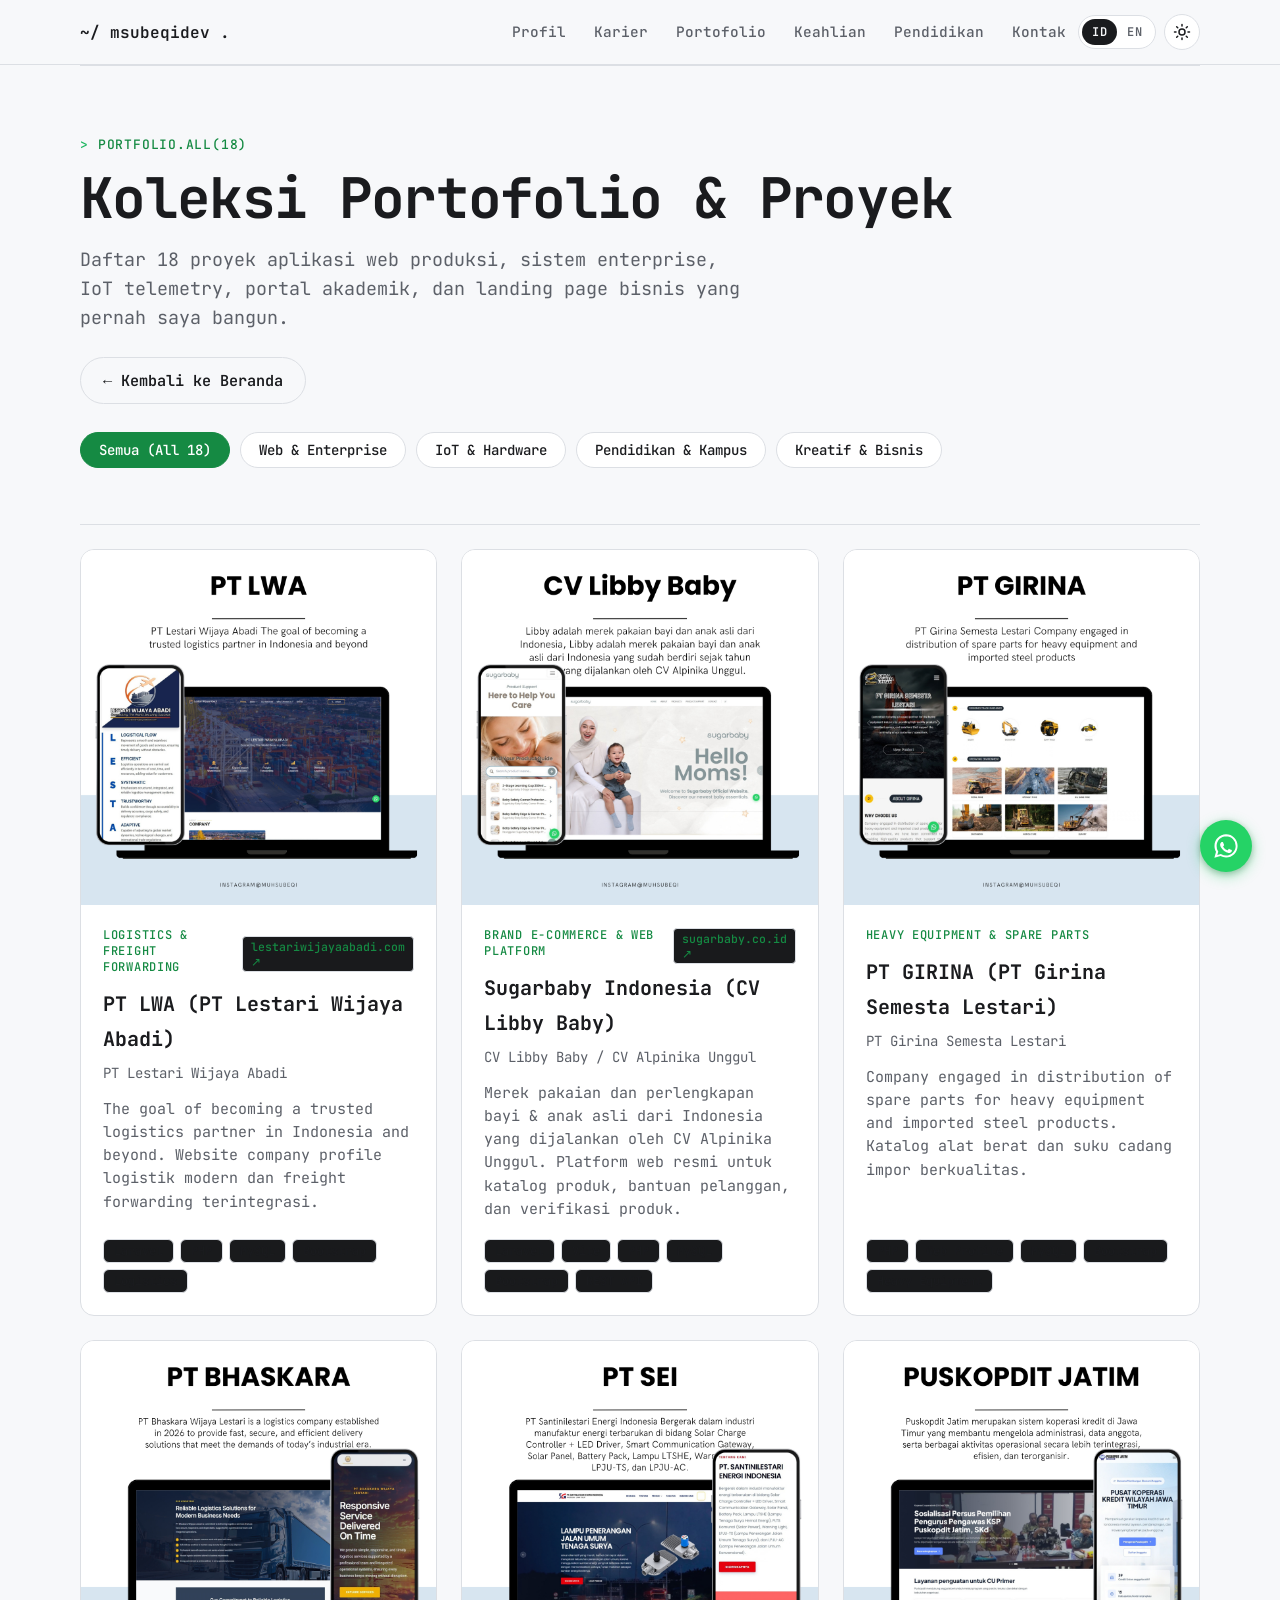
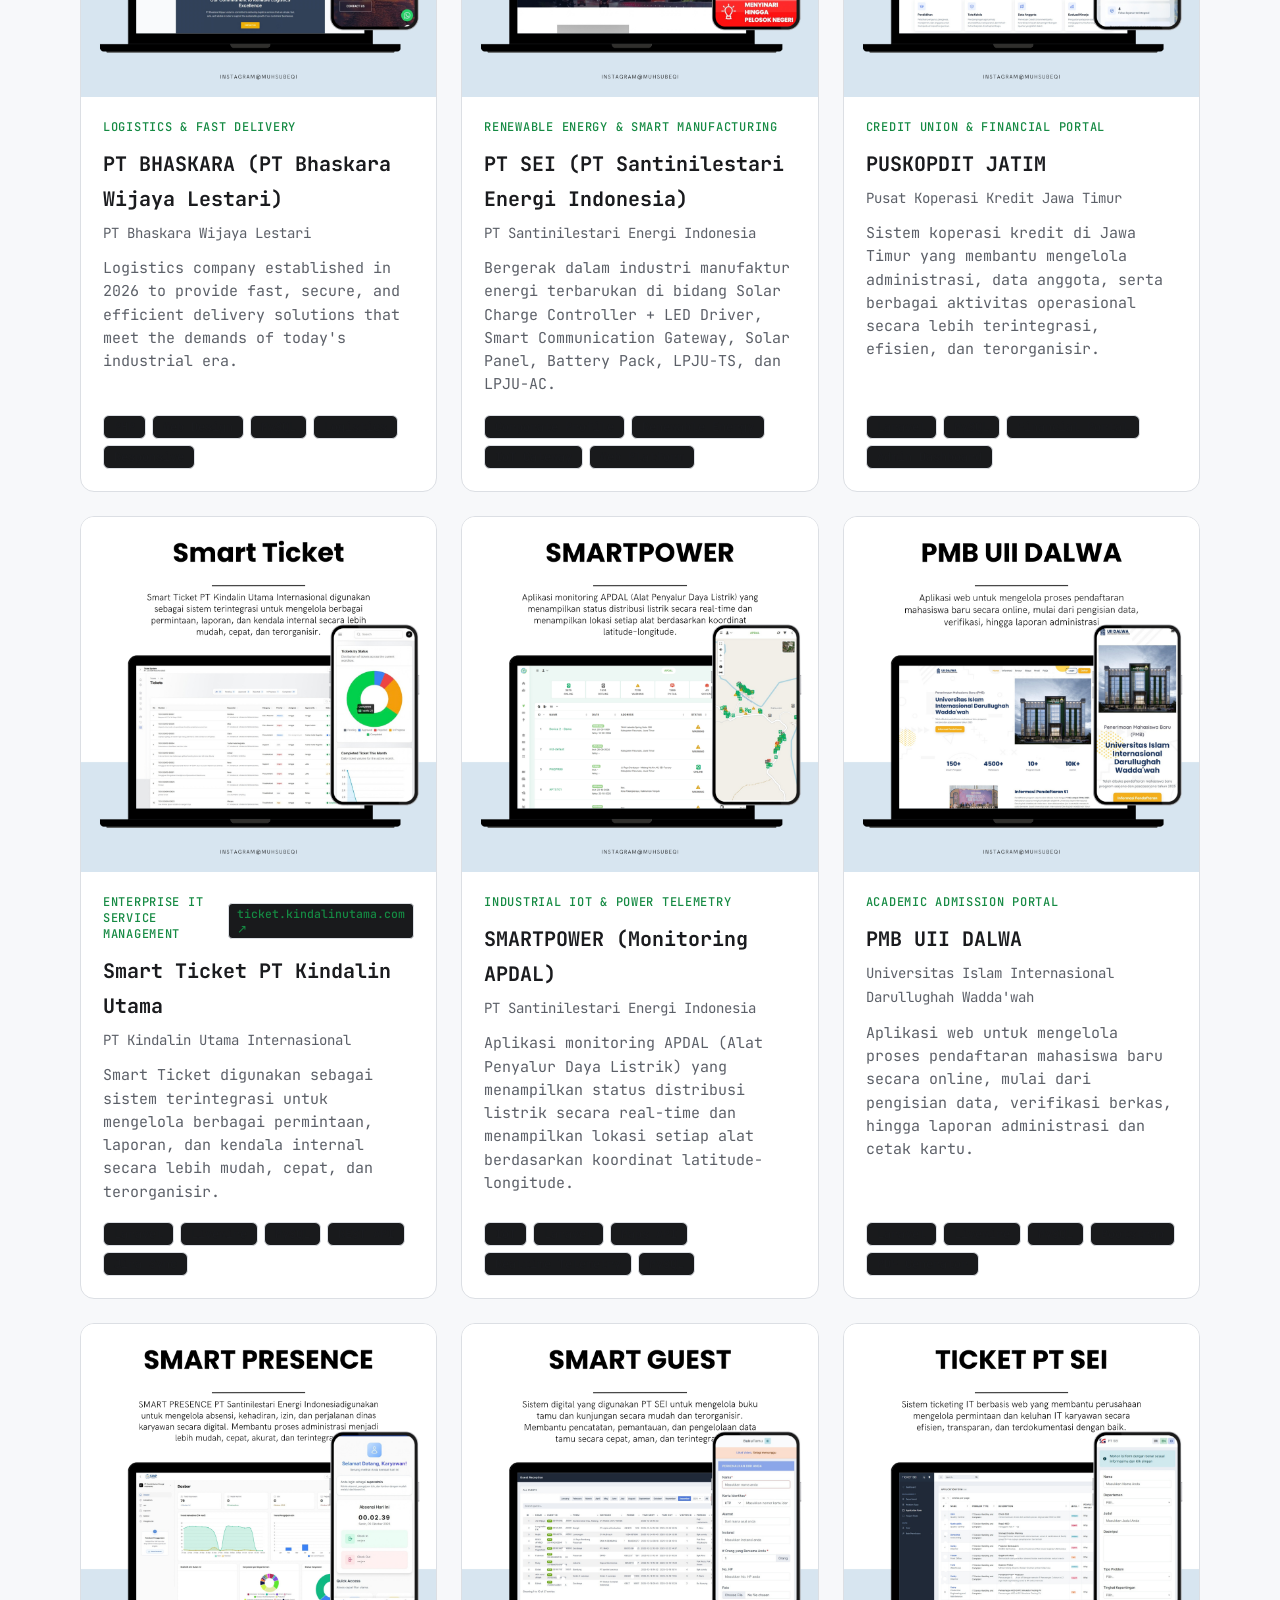
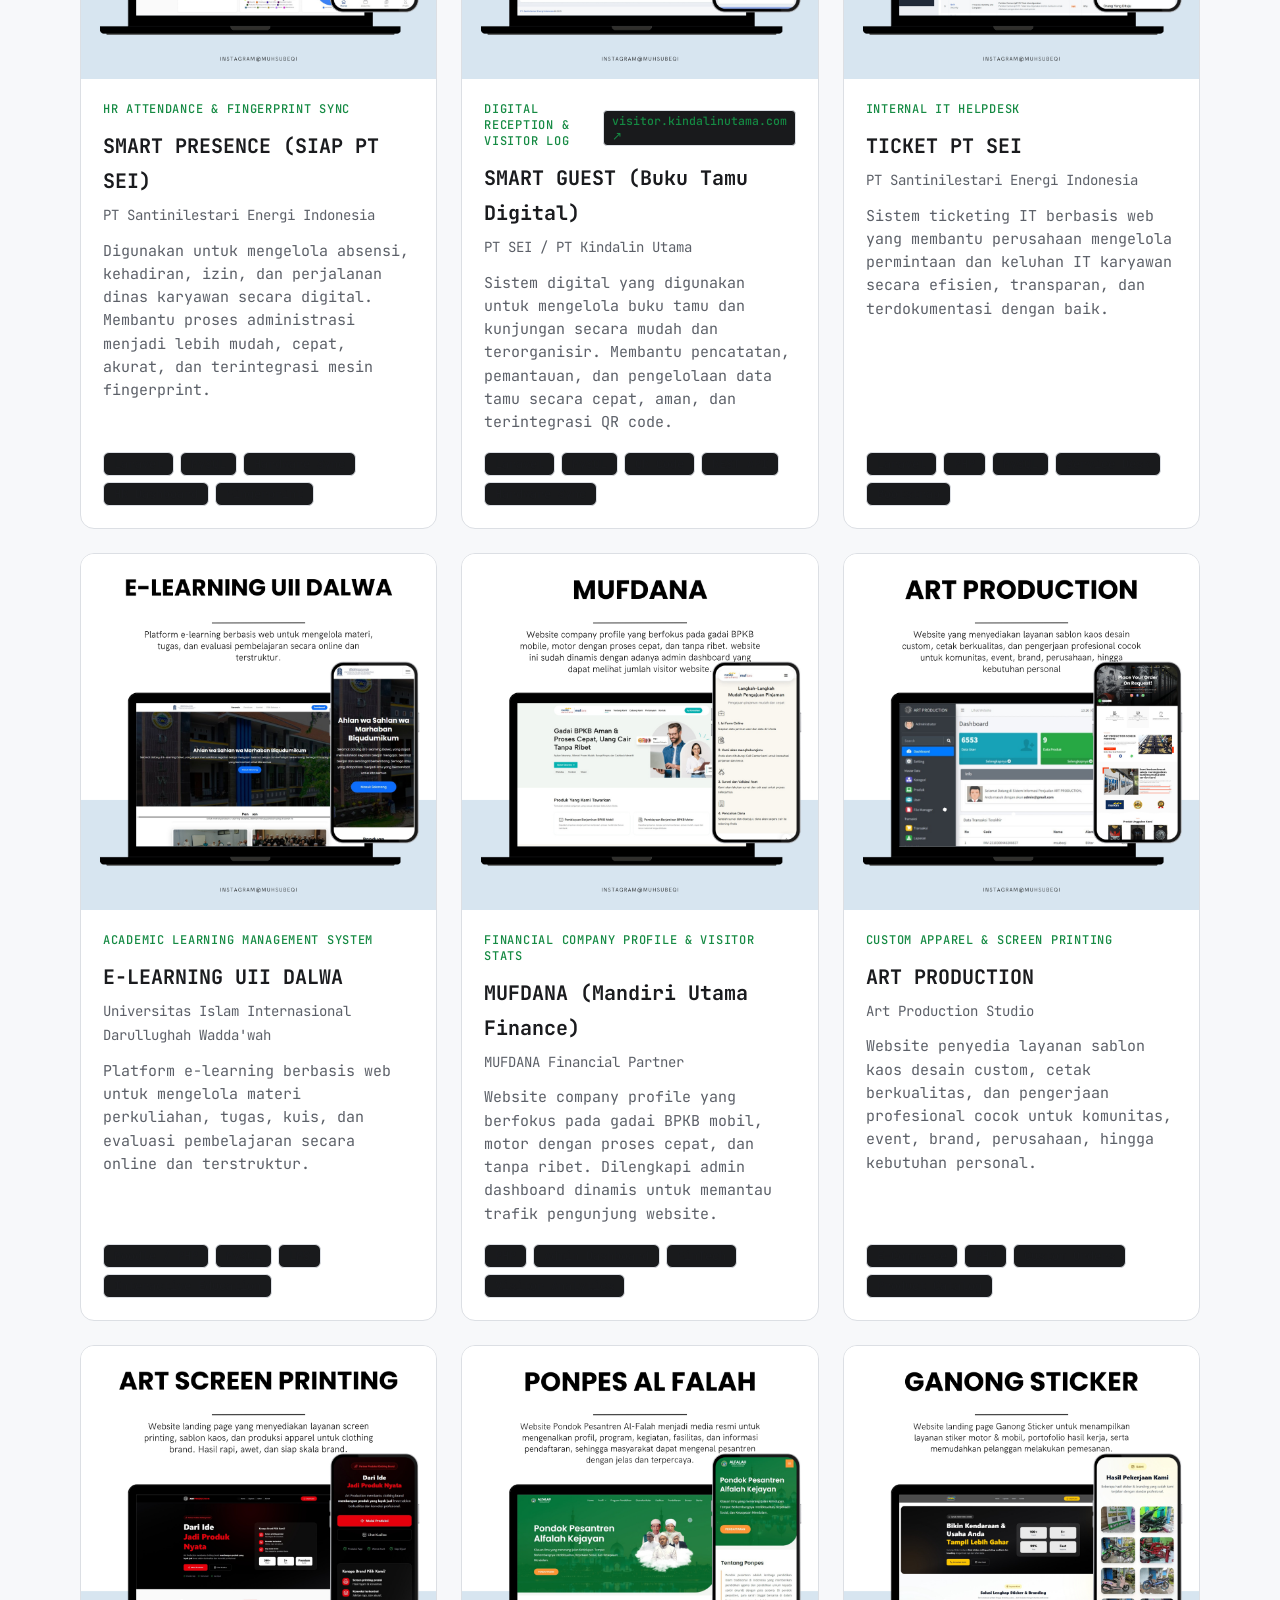
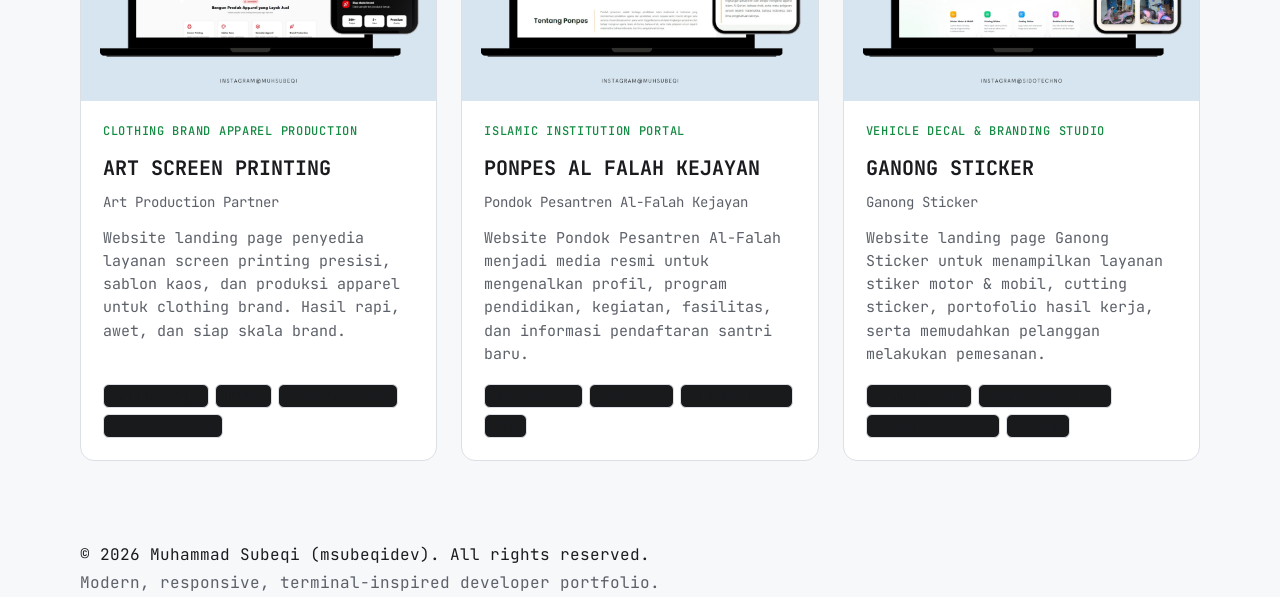
==== commit 4a2da6c2: "Update portfolio showcase using 18 authentic project visuals from assets/portfolio" ====
--- a/portfolio.html
+++ b/portfolio.html
@@ -6,7 +6,7 @@
     <meta name="viewport" content="width=device-width, initial-scale=1.0, interactive-widget=resizes-content" />
     <title>Portofolio Proyek — Muhammad Subeqi (msubeqidev)</title>
     <meta name="description"
-        content="Koleksi portofolio proyek pengembangan web, sistem enterprise, IoT, dan aplikasi mobile yang dikembangkan oleh Muhammad Subeqi (msubeqidev)." />
+        content="Koleksi portofolio proyek pengembangan web, sistem enterprise, IoT, dan platform digital yang dikembangkan oleh Muhammad Subeqi (msubeqidev)." />
     <meta name="author" content="Muhammad Subeqi" />
     <meta name="robots" content="index, follow, max-image-preview:large" />
     <link rel="canonical" href="https://muhsubeqi.github.io/portfolio.html" />
@@ -16,7 +16,7 @@
     <meta property="og:site_name" content="Muhammad Subeqi" />
     <meta property="og:title" content="Portofolio Proyek — Muhammad Subeqi (msubeqidev)" />
     <meta property="og:description"
-        content="Koleksi proyek aplikasi web, sistem informasi enterprise, integrasi API, dan aplikasi Android." />
+        content="Koleksi 18 proyek aplikasi web, sistem enterprise, integrasi IoT, dan platform digital karya Muhammad Subeqi." />
     <meta property="og:url" content="https://muhsubeqi.github.io/portfolio.html" />
     <meta property="og:image" content="https://muhsubeqi.github.io/og-image.png" />
     <meta property="og:locale" content="id_ID" />
@@ -63,10 +63,10 @@
         <main>
             <!-- Hero Header -->
             <section class="section wrap" style="padding-top: clamp(40px, 8vw, 70px); padding-bottom: 20px;">
-                <p class="eyebrow"><span class="prompt">&gt;</span><span id="hero-tag">portfolio.all()</span></p>
+                <p class="eyebrow"><span class="prompt">&gt;</span><span id="hero-tag">portfolio.all(18)</span></p>
                 <h1 class="section-title" id="page-title" style="font-size: clamp(2.2rem, 5.5vw, 3.5rem); margin-top: 12px;">Koleksi Portofolio &amp; Proyek</h1>
                 <p id="page-subtitle" style="color: var(--muted); max-width: 680px; font-size: 1.15rem; line-height: 1.6; margin-top: 14px;">
-                    Daftar proyek aplikasi web produksi, sistem informasi enterprise, platform e-commerce, integrasi IoT, dan mobile yang pernah saya bangun dan kembangkan.
+                    Daftar 18 proyek aplikasi web produksi, sistem enterprise, IoT telemetry, portal akademik, dan landing page bisnis yang pernah saya bangun.
                 </p>
                 <div style="margin-top: 24px;">
                     <a class="btn btn-ghost" href="index.html" id="btn-back">&larr; Kembali ke Beranda</a>
@@ -74,176 +74,366 @@
 
                 <!-- Category Filters -->
                 <div class="portfolio-filters" role="tablist" aria-label="Filter Portofolio">
-                    <button class="filter-btn is-active" data-filter="all" onclick="filterProjects('all', this)">Semua Proyek (All)</button>
+                    <button class="filter-btn is-active" data-filter="all" onclick="filterProjects('all', this)">Semua (All 18)</button>
                     <button class="filter-btn" data-filter="enterprise" onclick="filterProjects('enterprise', this)">Web &amp; Enterprise</button>
                     <button class="filter-btn" data-filter="iot" onclick="filterProjects('iot', this)">IoT &amp; Hardware</button>
-                    <button class="filter-btn" data-filter="mobile" onclick="filterProjects('mobile', this)">Mobile &amp; Android</button>
+                    <button class="filter-btn" data-filter="education" onclick="filterProjects('education', this)">Pendidikan &amp; Kampus</button>
+                    <button class="filter-btn" data-filter="business" onclick="filterProjects('business', this)">Kreatif &amp; Bisnis</button>
                 </div>
             </section>
 
             <!-- Projects Grid -->
             <section class="section wrap" style="padding-top: 0;">
                 <div class="projects-grid" id="projects-container">
-
-                    <!-- Project 1: Sugarbaby Indonesia -->
-                    <div class="project-card" data-category="enterprise">
-                        <div class="project-media">
-                            <img src="./assets/projects/sugarbaby.png" alt="Sugarbaby Indonesia Platform" loading="lazy">
-                        </div>
-                        <div class="project-body">
-                            <div class="project-header-row">
-                                <span class="project-kicker">Brand E-Commerce &amp; Web Platform</span>
-                                <a href="https://sugarbaby.co.id" target="_blank" rel="noopener noreferrer" class="project-domain-badge">sugarbaby.co.id &UpperRightArrow;</a>
-                            </div>
-                            <h3 class="project-title">Sugarbaby Indonesia Platform</h3>
-                            <p class="project-company">PT Kindalin Mandiri Utama · sugarbaby.co.id</p>
-                            <p class="project-desc">
-                                Platform web resmi brand perlengkapan bayi dan anak terkemuka Sugarbaby Indonesia berbasis Laravel dan Vite. Mengelola katalog produk interaktif, verifikasi keaslian barang, serta sistem promosi digital terpadu.
-                            </p>
+                    <!-- Project 1: PT LWA (PT Lestari Wijaya Abadi) -->
+                    <div class="project-card reveal" data-category="enterprise" onclick="openLightbox(0)">
+                        <div class="project-media">
+                            <img src="./assets/portfolio/1.png" alt="PT LWA (PT Lestari Wijaya Abadi)" loading="lazy">
+                        </div>
+                        <div class="project-body">
+                            <div class="project-header-row">
+                                <span class="project-kicker">Logistics & Freight Forwarding</span>
+                                <a href="https://lestariwijayaabadi.com" target="_blank" rel="noopener noreferrer" class="project-domain-badge" onclick="event.stopPropagation()">lestariwijayaabadi.com &UpperRightArrow;</a>
+                            </div>
+                            <h3 class="project-title">PT LWA (PT Lestari Wijaya Abadi)</h3>
+                            <p class="project-company">PT Lestari Wijaya Abadi</p>
+                            <p class="project-desc">The goal of becoming a trusted logistics partner in Indonesia and beyond. Website company profile logistik modern dan freight forwarding terintegrasi.</p>
+                            <div class="project-tags">
+                                <span>Laravel</span><span>PHP</span><span>MySQL</span><span>Bootstrap</span><span>Logistics</span>
+                            </div>
+                        </div>
+                    </div>
+
+                    <!-- Project 2: Sugarbaby Indonesia (CV Libby Baby) -->
+                    <div class="project-card reveal" data-category="enterprise" onclick="openLightbox(1)">
+                        <div class="project-media">
+                            <img src="./assets/portfolio/2.png" alt="Sugarbaby Indonesia (CV Libby Baby)" loading="lazy">
+                        </div>
+                        <div class="project-body">
+                            <div class="project-header-row">
+                                <span class="project-kicker">Brand E-Commerce & Web Platform</span>
+                                <a href="https://sugarbaby.co.id" target="_blank" rel="noopener noreferrer" class="project-domain-badge" onclick="event.stopPropagation()">sugarbaby.co.id &UpperRightArrow;</a>
+                            </div>
+                            <h3 class="project-title">Sugarbaby Indonesia (CV Libby Baby)</h3>
+                            <p class="project-company">CV Libby Baby / CV Alpinika Unggul</p>
+                            <p class="project-desc">Merek pakaian dan perlengkapan bayi & anak asli dari Indonesia yang dijalankan oleh CV Alpinika Unggul. Platform web resmi untuk katalog produk, bantuan pelanggan, dan verifikasi produk.</p>
                             <div class="project-tags">
                                 <span>Laravel</span><span>Vite</span><span>PHP</span><span>MySQL</span><span>Bootstrap</span><span>REST API</span>
                             </div>
                         </div>
                     </div>
 
-                    <!-- Project 2: E-Ticketing IT Helpdesk -->
-                    <div class="project-card" data-category="enterprise">
-                        <div class="project-media">
-                            <img src="./assets/projects/ticket-kindalin.png" alt="E-Ticketing IT Helpdesk System" loading="lazy">
+                    <!-- Project 3: PT GIRINA (PT Girina Semesta Lestari) -->
+                    <div class="project-card reveal" data-category="business" onclick="openLightbox(2)">
+                        <div class="project-media">
+                            <img src="./assets/portfolio/3.png" alt="PT GIRINA (PT Girina Semesta Lestari)" loading="lazy">
+                        </div>
+                        <div class="project-body">
+                            <div class="project-header-row">
+                                <span class="project-kicker">Heavy Equipment & Spare Parts</span>
+                            </div>
+                            <h3 class="project-title">PT GIRINA (PT Girina Semesta Lestari)</h3>
+                            <p class="project-company">PT Girina Semesta Lestari</p>
+                            <p class="project-desc">Company engaged in distribution of spare parts for heavy equipment and imported steel products. Katalog alat berat dan suku cadang impor berkualitas.</p>
+                            <div class="project-tags">
+                                <span>PHP</span><span>Web Profile</span><span>MySQL</span><span>Bootstrap</span><span>Heavy Equipment</span>
+                            </div>
+                        </div>
+                    </div>
+
+                    <!-- Project 4: PT BHASKARA (PT Bhaskara Wijaya Lestari) -->
+                    <div class="project-card reveal" data-category="business enterprise" onclick="openLightbox(3)">
+                        <div class="project-media">
+                            <img src="./assets/portfolio/4.png" alt="PT BHASKARA (PT Bhaskara Wijaya Lestari)" loading="lazy">
+                        </div>
+                        <div class="project-body">
+                            <div class="project-header-row">
+                                <span class="project-kicker">Logistics & Fast Delivery</span>
+                            </div>
+                            <h3 class="project-title">PT BHASKARA (PT Bhaskara Wijaya Lestari)</h3>
+                            <p class="project-company">PT Bhaskara Wijaya Lestari</p>
+                            <p class="project-desc">Logistics company established in 2026 to provide fast, secure, and efficient delivery solutions that meet the demands of today's industrial era.</p>
+                            <div class="project-tags">
+                                <span>PHP</span><span>Web Design</span><span>MySQL</span><span>Logistics</span><span>Responsive</span>
+                            </div>
+                        </div>
+                    </div>
+
+                    <!-- Project 5: PT SEI (PT Santinilestari Energi Indonesia) -->
+                    <div class="project-card reveal" data-category="iot enterprise" onclick="openLightbox(4)">
+                        <div class="project-media">
+                            <img src="./assets/portfolio/5.png" alt="PT SEI (PT Santinilestari Energi Indonesia)" loading="lazy">
+                        </div>
+                        <div class="project-body">
+                            <div class="project-header-row">
+                                <span class="project-kicker">Renewable Energy & Smart Manufacturing</span>
+                            </div>
+                            <h3 class="project-title">PT SEI (PT Santinilestari Energi Indonesia)</h3>
+                            <p class="project-company">PT Santinilestari Energi Indonesia</p>
+                            <p class="project-desc">Bergerak dalam industri manufaktur energi terbarukan di bidang Solar Charge Controller + LED Driver, Smart Communication Gateway, Solar Panel, Battery Pack, LPJU-TS, dan LPJU-AC.</p>
+                            <div class="project-tags">
+                                <span>Corporate Profile</span><span>Renewable Energy</span><span>IoT Gateway</span><span>Web Platform</span>
+                            </div>
+                        </div>
+                    </div>
+
+                    <!-- Project 6: PUSKOPDIT JATIM -->
+                    <div class="project-card reveal" data-category="enterprise" onclick="openLightbox(5)">
+                        <div class="project-media">
+                            <img src="./assets/portfolio/6.png" alt="PUSKOPDIT JATIM" loading="lazy">
+                        </div>
+                        <div class="project-body">
+                            <div class="project-header-row">
+                                <span class="project-kicker">Credit Union & Financial Portal</span>
+                            </div>
+                            <h3 class="project-title">PUSKOPDIT JATIM</h3>
+                            <p class="project-company">Pusat Koperasi Kredit Jawa Timur</p>
+                            <p class="project-desc">Sistem koperasi kredit di Jawa Timur yang membantu mengelola administrasi, data anggota, serta berbagai aktivitas operasional secara lebih terintegrasi, efisien, dan terorganisir.</p>
+                            <div class="project-tags">
+                                <span>Laravel</span><span>MySQL</span><span>Financial Portal</span><span>Admin Dashboard</span>
+                            </div>
+                        </div>
+                    </div>
+
+                    <!-- Project 7: Smart Ticket PT Kindalin Utama -->
+                    <div class="project-card reveal" data-category="enterprise" onclick="openLightbox(6)">
+                        <div class="project-media">
+                            <img src="./assets/portfolio/7.png" alt="Smart Ticket PT Kindalin Utama" loading="lazy">
                         </div>
                         <div class="project-body">
                             <div class="project-header-row">
                                 <span class="project-kicker">Enterprise IT Service Management</span>
-                                <a href="https://ticket.kindalinutama.com" target="_blank" rel="noopener noreferrer" class="project-domain-badge">ticket.kindalinutama.com &UpperRightArrow;</a>
-                            </div>
-                            <h3 class="project-title">E-Ticketing IT Helpdesk System</h3>
-                            <p class="project-company">PT Kindalin Mandiri Utama · ticket.kindalinutama.com</p>
-                            <p class="project-desc">
-                                Sistem helpdesk internal perusahaan untuk pencatatan tiket kendala, pemantauan SLA perbaikan IT, eskalasi prioritas insiden, dan penugasan teknisi antar-departemen secara terkoordinasi.
-                            </p>
+                                <a href="https://ticket.kindalinutama.com" target="_blank" rel="noopener noreferrer" class="project-domain-badge" onclick="event.stopPropagation()">ticket.kindalinutama.com &UpperRightArrow;</a>
+                            </div>
+                            <h3 class="project-title">Smart Ticket PT Kindalin Utama</h3>
+                            <p class="project-company">PT Kindalin Utama Internasional</p>
+                            <p class="project-desc">Smart Ticket digunakan sebagai sistem terintegrasi untuk mengelola berbagai permintaan, laporan, dan kendala internal secara lebih mudah, cepat, dan terorganisir.</p>
                             <div class="project-tags">
                                 <span>Laravel</span><span>Livewire</span><span>MySQL</span><span>REST API</span><span>Jira Sync</span>
                             </div>
                         </div>
                     </div>
 
-                    <!-- Project 3: Smart Visitor Management System -->
-                    <div class="project-card" data-category="enterprise iot">
-                        <div class="project-media">
-                            <img src="./assets/projects/visitor-kindalin.png" alt="Smart Visitor Management System" loading="lazy">
-                        </div>
-                        <div class="project-body">
-                            <div class="project-header-row">
-                                <span class="project-kicker">Digital Reception &amp; Access Log</span>
-                                <a href="https://visitor.kindalinutama.com" target="_blank" rel="noopener noreferrer" class="project-domain-badge">visitor.kindalinutama.com &UpperRightArrow;</a>
-                            </div>
-                            <h3 class="project-title">Smart Visitor Management System</h3>
-                            <p class="project-company">PT Kindalin Mandiri Utama · visitor.kindalinutama.com</p>
-                            <p class="project-desc">
-                                Aplikasi buku tamu digital interaktif untuk registrasi pengunjung mandiri, check-in QR Code, pencatatan rekapitulasi data keamanan kantor, serta notifikasi instan staf yang dikunjungi.
-                            </p>
+                    <!-- Project 8: SMARTPOWER (Monitoring APDAL) -->
+                    <div class="project-card reveal" data-category="iot" onclick="openLightbox(7)">
+                        <div class="project-media">
+                            <img src="./assets/portfolio/8.png" alt="SMARTPOWER (Monitoring APDAL)" loading="lazy">
+                        </div>
+                        <div class="project-body">
+                            <div class="project-header-row">
+                                <span class="project-kicker">Industrial IoT & Power Telemetry</span>
+                            </div>
+                            <h3 class="project-title">SMARTPOWER (Monitoring APDAL)</h3>
+                            <p class="project-company">PT Santinilestari Energi Indonesia</p>
+                            <p class="project-desc">Aplikasi monitoring APDAL (Alat Penyalur Daya Listrik) yang menampilkan status distribusi listrik secara real-time dan menampilkan lokasi setiap alat berdasarkan koordinat latitude-longitude.</p>
+                            <div class="project-tags">
+                                <span>IoT</span><span>Laravel</span><span>Maps API</span><span>Realtime Telemetry</span><span>MySQL</span>
+                            </div>
+                        </div>
+                    </div>
+
+                    <!-- Project 9: PMB UII DALWA -->
+                    <div class="project-card reveal" data-category="education enterprise" onclick="openLightbox(8)">
+                        <div class="project-media">
+                            <img src="./assets/portfolio/9.png" alt="PMB UII DALWA" loading="lazy">
+                        </div>
+                        <div class="project-body">
+                            <div class="project-header-row">
+                                <span class="project-kicker">Academic Admission Portal</span>
+                            </div>
+                            <h3 class="project-title">PMB UII DALWA</h3>
+                            <p class="project-company">Universitas Islam Internasional Darullughah Wadda'wah</p>
+                            <p class="project-desc">Aplikasi web untuk mengelola proses pendaftaran mahasiswa baru secara online, mulai dari pengisian data, verifikasi berkas, hingga laporan administrasi dan cetak kartu.</p>
+                            <div class="project-tags">
+                                <span>Laravel</span><span>Livewire</span><span>MySQL</span><span>Bootstrap</span><span>PDF Generator</span>
+                            </div>
+                        </div>
+                    </div>
+
+                    <!-- Project 10: SMART PRESENCE (SIAP PT SEI) -->
+                    <div class="project-card reveal" data-category="enterprise iot" onclick="openLightbox(9)">
+                        <div class="project-media">
+                            <img src="./assets/portfolio/10.png" alt="SMART PRESENCE (SIAP PT SEI)" loading="lazy">
+                        </div>
+                        <div class="project-body">
+                            <div class="project-header-row">
+                                <span class="project-kicker">HR Attendance & Fingerprint Sync</span>
+                            </div>
+                            <h3 class="project-title">SMART PRESENCE (SIAP PT SEI)</h3>
+                            <p class="project-company">PT Santinilestari Energi Indonesia</p>
+                            <p class="project-desc">Digunakan untuk mengelola absensi, kehadiran, izin, dan perjalanan dinas karyawan secara digital. Membantu proses administrasi menjadi lebih mudah, cepat, akurat, dan terintegrasi mesin fingerprint.</p>
+                            <div class="project-tags">
+                                <span>Laravel</span><span>MySQL</span><span>Hardware Sync</span><span>HR Dashboard</span><span>Fingerprint</span>
+                            </div>
+                        </div>
+                    </div>
+
+                    <!-- Project 11: SMART GUEST (Buku Tamu Digital) -->
+                    <div class="project-card reveal" data-category="enterprise iot" onclick="openLightbox(10)">
+                        <div class="project-media">
+                            <img src="./assets/portfolio/11.png" alt="SMART GUEST (Buku Tamu Digital)" loading="lazy">
+                        </div>
+                        <div class="project-body">
+                            <div class="project-header-row">
+                                <span class="project-kicker">Digital Reception & Visitor Log</span>
+                                <a href="https://visitor.kindalinutama.com" target="_blank" rel="noopener noreferrer" class="project-domain-badge" onclick="event.stopPropagation()">visitor.kindalinutama.com &UpperRightArrow;</a>
+                            </div>
+                            <h3 class="project-title">SMART GUEST (Buku Tamu Digital)</h3>
+                            <p class="project-company">PT SEI / PT Kindalin Utama</p>
+                            <p class="project-desc">Sistem digital yang digunakan untuk mengelola buku tamu dan kunjungan secara mudah dan terorganisir. Membantu pencatatan, pemantauan, dan pengelolaan data tamu secara cepat, aman, dan terintegrasi QR code.</p>
                             <div class="project-tags">
                                 <span>Laravel</span><span>MySQL</span><span>QR Code</span><span>REST API</span><span>Hardware Sync</span>
                             </div>
                         </div>
                     </div>
 
-                    <!-- Project 4: Smart Power & Lighting Monitoring -->
-                    <div class="project-card" data-category="iot enterprise">
-                        <div class="project-media">
-                            <img src="./assets/projects/smart-power.png" alt="Smart Power &amp; Lighting Monitoring" loading="lazy">
-                        </div>
-                        <div class="project-body">
-                            <span class="project-kicker">IoT &amp; Energy Telemetry</span>
-                            <h3 class="project-title">Smart Power &amp; Lighting Monitoring</h3>
-                            <p class="project-company">PT Santinilestari Energi Indonesia · 2024 - Sekarang</p>
-                            <p class="project-desc">
-                                Sistem pemantauan telemetri daya baterai powerwall dan otomasi penerangan pintar industri secara real-time. Dilengkapi visualisasi analitik metrik tegangan, arus, suhu, serta notifikasi kendala otomatis.
-                            </p>
-                            <div class="project-tags">
-                                <span>Laravel</span><span>Livewire</span><span>Tailwind</span><span>MySQL</span><span>IoT</span><span>REST API</span>
-                            </div>
-                        </div>
-                    </div>
-
-                    <!-- Project 5: Kindalin Group Corporate Suite -->
-                    <div class="project-card" data-category="enterprise">
-                        <div class="project-media">
-                            <img src="./assets/projects/kindalin-corporate.png" alt="Kindalin Group Corporate Suite" loading="lazy">
-                        </div>
-                        <div class="project-body">
-                            <div class="project-header-row">
-                                <span class="project-kicker">Multi-Company Web Portals</span>
-                                <a href="https://kindalinutama.co.id" target="_blank" rel="noopener noreferrer" class="project-domain-badge">kindalinutama.co.id &UpperRightArrow;</a>
-                            </div>
-                            <h3 class="project-title">Kindalin Group Corporate Suite</h3>
-                            <p class="project-company">PT Kindalin Mandiri Utama · kindalingroup.com</p>
-                            <p class="project-desc">
-                                Rangkaian situs portal resmi multi-perusahaan mencakup Kindalin Group, Kindalin Utama, dan Lestari Wijaya Abadi. Dibangun dengan fokus performa tinggi, keamanan server, dan optimasi SEO.
-                            </p>
-                            <div class="project-tags">
-                                <span>Laravel</span><span>PHP</span><span>MySQL</span><span>Tailwind</span><span>Apache/Nginx</span>
-                            </div>
-                        </div>
-                    </div>
-
-                    <!-- Project 6: SIAKAD & Billing Dalwa -->
-                    <div class="project-card" data-category="enterprise">
-                        <div class="project-media">
-                            <img src="./assets/projects/siakad-dalwa.png" alt="SIAKAD &amp; Billing Keuangan Kampus" loading="lazy">
-                        </div>
-                        <div class="project-body">
-                            <span class="project-kicker">Academic &amp; Financial ERP</span>
-                            <h3 class="project-title">SIAKAD &amp; Billing Keuangan Kampus</h3>
-                            <p class="project-company">Institut Agama Islam Dalwa · 2022 - 2024</p>
-                            <p class="project-desc">
-                                Platform informasi akademik terpadu melayani ribuan mahasiswa &amp; dosen. Mengelola siklus perkuliahan (KRS, KHS, nilai, kurikulum), billing keuangan mahasiswa, integrasi pembayaran digital, dan cetak transkrip otomatis.
-                            </p>
-                            <div class="project-tags">
-                                <span>PHP</span><span>Laravel</span><span>Livewire</span><span>MySQL</span><span>Bootstrap</span><span>Payment</span>
-                            </div>
-                        </div>
-                    </div>
-
-                    <!-- Project 7: PSB Dalwa -->
-                    <div class="project-card" data-category="enterprise">
-                        <div class="project-media">
-                            <img src="./assets/projects/psb-online.png" alt="Portal PSB &amp; Registrasi Online" loading="lazy">
-                        </div>
-                        <div class="project-body">
-                            <span class="project-kicker">Admission &amp; Web Portal</span>
-                            <h3 class="project-title">Portal PSB &amp; Registrasi Mahasiswa Baru</h3>
-                            <p class="project-company">Institut Agama Islam Dalwa · 2023</p>
-                            <p class="project-desc">
-                                Portal pendaftaran calon santri dan mahasiswa baru online. Mendukung pengisian biodata, upload dan verifikasi berkas digital, seleksi ujian masuk, serta penerbitan bukti kelulusan otomatis berbasis PDF.
-                            </p>
-                            <div class="project-tags">
-                                <span>Laravel</span><span>Livewire</span><span>MySQL</span><span>Bootstrap</span><span>PDF Generator</span>
-                            </div>
-                        </div>
-                    </div>
-
-                    <!-- Project 8: Kominfo Mobile -->
-                    <div class="project-card" data-category="mobile">
-                        <div class="project-media">
-                            <img src="./assets/projects/kominfo-mobile.png" alt="Aplikasi Mobile Layanan Publik Kominfo" loading="lazy">
-                        </div>
-                        <div class="project-body">
-                            <span class="project-kicker">Public Service Mobile App</span>
-                            <h3 class="project-title">Aplikasi Mobile Layanan Publik Kominfo</h3>
-                            <p class="project-company">Dinas Komunikasi &amp; Informatika Kota Surabaya · 2020</p>
-                            <p class="project-desc">
-                                Aplikasi mobile frontend Android untuk memfasilitasi penyampaian informasi dan layanan publik pemerintahan bagi warga kota Surabaya, terhubung dengan RESTful API pemerintah kota.
-                            </p>
-                            <div class="project-tags">
-                                <span>Android</span><span>Java</span><span>REST API</span><span>JSON</span><span>UI/UX</span>
-                            </div>
-                        </div>
-                    </div>
-
+                    <!-- Project 12: TICKET PT SEI -->
+                    <div class="project-card reveal" data-category="enterprise" onclick="openLightbox(11)">
+                        <div class="project-media">
+                            <img src="./assets/portfolio/12.png" alt="TICKET PT SEI" loading="lazy">
+                        </div>
+                        <div class="project-body">
+                            <div class="project-header-row">
+                                <span class="project-kicker">Internal IT Helpdesk</span>
+                            </div>
+                            <h3 class="project-title">TICKET PT SEI</h3>
+                            <p class="project-company">PT Santinilestari Energi Indonesia</p>
+                            <p class="project-desc">Sistem ticketing IT berbasis web yang membantu perusahaan mengelola permintaan dan keluhan IT karyawan secara efisien, transparan, dan terdokumentasi dengan baik.</p>
+                            <div class="project-tags">
+                                <span>Laravel</span><span>PHP</span><span>MySQL</span><span>Service Desk</span><span>Bootstrap</span>
+                            </div>
+                        </div>
+                    </div>
+
+                    <!-- Project 13: E-LEARNING UII DALWA -->
+                    <div class="project-card reveal" data-category="education" onclick="openLightbox(12)">
+                        <div class="project-media">
+                            <img src="./assets/portfolio/13.png" alt="E-LEARNING UII DALWA" loading="lazy">
+                        </div>
+                        <div class="project-body">
+                            <div class="project-header-row">
+                                <span class="project-kicker">Academic Learning Management System</span>
+                            </div>
+                            <h3 class="project-title">E-LEARNING UII DALWA</h3>
+                            <p class="project-company">Universitas Islam Internasional Darullughah Wadda'wah</p>
+                            <p class="project-desc">Platform e-learning berbasis web untuk mengelola materi perkuliahan, tugas, kuis, dan evaluasi pembelajaran secara online dan terstruktur.</p>
+                            <div class="project-tags">
+                                <span>Moodle / PHP</span><span>MySQL</span><span>LMS</span><span>Interactive Education</span>
+                            </div>
+                        </div>
+                    </div>
+
+                    <!-- Project 14: MUFDANA (Mandiri Utama Finance) -->
+                    <div class="project-card reveal" data-category="enterprise business" onclick="openLightbox(13)">
+                        <div class="project-media">
+                            <img src="./assets/portfolio/14.png" alt="MUFDANA (Mandiri Utama Finance)" loading="lazy">
+                        </div>
+                        <div class="project-body">
+                            <div class="project-header-row">
+                                <span class="project-kicker">Financial Company Profile & Visitor Stats</span>
+                            </div>
+                            <h3 class="project-title">MUFDANA (Mandiri Utama Finance)</h3>
+                            <p class="project-company">MUFDANA Financial Partner</p>
+                            <p class="project-desc">Website company profile yang berfokus pada gadai BPKB mobil, motor dengan proses cepat, dan tanpa ribet. Dilengkapi admin dashboard dinamis untuk memantau trafik pengunjung website.</p>
+                            <div class="project-tags">
+                                <span>PHP</span><span>Admin Dashboard</span><span>FinTech</span><span>Visitor Analytics</span>
+                            </div>
+                        </div>
+                    </div>
+
+                    <!-- Project 15: ART PRODUCTION -->
+                    <div class="project-card reveal" data-category="business" onclick="openLightbox(14)">
+                        <div class="project-media">
+                            <img src="./assets/portfolio/15.png" alt="ART PRODUCTION" loading="lazy">
+                        </div>
+                        <div class="project-body">
+                            <div class="project-header-row">
+                                <span class="project-kicker">Custom Apparel & Screen Printing</span>
+                            </div>
+                            <h3 class="project-title">ART PRODUCTION</h3>
+                            <p class="project-company">Art Production Studio</p>
+                            <p class="project-desc">Website penyedia layanan sablon kaos desain custom, cetak berkualitas, dan pengerjaan profesional cocok untuk komunitas, event, brand, perusahaan, hingga kebutuhan personal.</p>
+                            <div class="project-tags">
+                                <span>E-Commerce</span><span>PHP</span><span>Custom Orders</span><span>Product Catalog</span>
+                            </div>
+                        </div>
+                    </div>
+
+                    <!-- Project 16: ART SCREEN PRINTING -->
+                    <div class="project-card reveal" data-category="business" onclick="openLightbox(15)">
+                        <div class="project-media">
+                            <img src="./assets/portfolio/16.png" alt="ART SCREEN PRINTING" loading="lazy">
+                        </div>
+                        <div class="project-body">
+                            <div class="project-header-row">
+                                <span class="project-kicker">Clothing Brand Apparel Production</span>
+                            </div>
+                            <h3 class="project-title">ART SCREEN PRINTING</h3>
+                            <p class="project-company">Art Production Partner</p>
+                            <p class="project-desc">Website landing page penyedia layanan screen printing presisi, sablon kaos, dan produksi apparel untuk clothing brand. Hasil rapi, awet, dan siap skala brand.</p>
+                            <div class="project-tags">
+                                <span>Landing Page</span><span>UI/UX</span><span>Clothing Brand</span><span>Modern Dark UI</span>
+                            </div>
+                        </div>
+                    </div>
+
+                    <!-- Project 17: PONPES AL FALAH KEJAYAN -->
+                    <div class="project-card reveal" data-category="education" onclick="openLightbox(16)">
+                        <div class="project-media">
+                            <img src="./assets/portfolio/17.png" alt="PONPES AL FALAH KEJAYAN" loading="lazy">
+                        </div>
+                        <div class="project-body">
+                            <div class="project-header-row">
+                                <span class="project-kicker">Islamic Institution Portal</span>
+                            </div>
+                            <h3 class="project-title">PONPES AL FALAH KEJAYAN</h3>
+                            <p class="project-company">Pondok Pesantren Al-Falah Kejayan</p>
+                            <p class="project-desc">Website Pondok Pesantren Al-Falah menjadi media resmi untuk mengenalkan profil, program pendidikan, kegiatan, fasilitas, dan informasi pendaftaran santri baru.</p>
+                            <div class="project-tags">
+                                <span>Web Profile</span><span>Education</span><span>PHP/WordPress</span><span>CMS</span>
+                            </div>
+                        </div>
+                    </div>
+
+                    <!-- Project 18: GANONG STICKER -->
+                    <div class="project-card reveal" data-category="business" onclick="openLightbox(17)">
+                        <div class="project-media">
+                            <img src="./assets/portfolio/18.png" alt="GANONG STICKER" loading="lazy">
+                        </div>
+                        <div class="project-body">
+                            <div class="project-header-row">
+                                <span class="project-kicker">Vehicle Decal & Branding Studio</span>
+                            </div>
+                            <h3 class="project-title">GANONG STICKER</h3>
+                            <p class="project-company">Ganong Sticker</p>
+                            <p class="project-desc">Website landing page Ganong Sticker untuk menampilkan layanan stiker motor & mobil, cutting sticker, portofolio hasil kerja, serta memudahkan pelanggan melakukan pemesanan.</p>
+                            <div class="project-tags">
+                                <span>Landing Page</span><span>Decal & Branding</span><span>Showcase Gallery</span><span>Orders</span>
+                            </div>
+                        </div>
+                    </div>
                 </div>
             </section>
         </main>
+
+        <!-- Lightbox Modal -->
+        <div id="lightbox" class="lightbox-backdrop" onclick="closeLightbox(event)">
+            <div class="lightbox-content" onclick="event.stopPropagation()">
+                <button type="button" class="lightbox-close" onclick="closeLightbox()" aria-label="Tutup">&times;</button>
+                <div class="lightbox-img-wrap">
+                    <img id="lb-img" src="" alt="Preview Proyek">
+                </div>
+                <div class="lightbox-body">
+                    <div class="project-header-row" style="margin-bottom: 4px;">
+                        <span id="lb-kicker" class="project-kicker"></span>
+                        <a id="lb-link" href="#" target="_blank" rel="noopener noreferrer" class="project-domain-badge" style="display:none;"></a>
+                    </div>
+                    <h3 id="lb-title"></h3>
+                    <p id="lb-desc"></p>
+                    <div id="lb-tags" class="project-tags"></div>
+                </div>
+            </div>
+        </div>
 
         <!-- Floating WhatsApp Button -->
         <a href="https://wa.me/628573561003" target="_blank" rel="noopener noreferrer" class="wa-float"
@@ -265,6 +455,363 @@
     </div>
 
     <script>
+        var projectsData = [
+  {
+    "num": 1,
+    "file": "1.png",
+    "title": "PT LWA (PT Lestari Wijaya Abadi)",
+    "category": "enterprise",
+    "kicker": "Logistics & Freight Forwarding",
+    "company": "PT Lestari Wijaya Abadi",
+    "domain": "lestariwijayaabadi.com",
+    "url": "https://lestariwijayaabadi.com",
+    "desc": "The goal of becoming a trusted logistics partner in Indonesia and beyond. Website company profile logistik modern dan freight forwarding terintegrasi.",
+    "tags": [
+      "Laravel",
+      "PHP",
+      "MySQL",
+      "Bootstrap",
+      "Logistics"
+    ]
+  },
+  {
+    "num": 2,
+    "file": "2.png",
+    "title": "Sugarbaby Indonesia (CV Libby Baby)",
+    "category": "enterprise",
+    "kicker": "Brand E-Commerce & Web Platform",
+    "company": "CV Libby Baby / CV Alpinika Unggul",
+    "domain": "sugarbaby.co.id",
+    "url": "https://sugarbaby.co.id",
+    "desc": "Merek pakaian dan perlengkapan bayi & anak asli dari Indonesia yang dijalankan oleh CV Alpinika Unggul. Platform web resmi untuk katalog produk, bantuan pelanggan, dan verifikasi produk.",
+    "tags": [
+      "Laravel",
+      "Vite",
+      "PHP",
+      "MySQL",
+      "Bootstrap",
+      "REST API"
+    ]
+  },
+  {
+    "num": 3,
+    "file": "3.png",
+    "title": "PT GIRINA (PT Girina Semesta Lestari)",
+    "category": "business",
+    "kicker": "Heavy Equipment & Spare Parts",
+    "company": "PT Girina Semesta Lestari",
+    "domain": null,
+    "url": null,
+    "desc": "Company engaged in distribution of spare parts for heavy equipment and imported steel products. Katalog alat berat dan suku cadang impor berkualitas.",
+    "tags": [
+      "PHP",
+      "Web Profile",
+      "MySQL",
+      "Bootstrap",
+      "Heavy Equipment"
+    ]
+  },
+  {
+    "num": 4,
+    "file": "4.png",
+    "title": "PT BHASKARA (PT Bhaskara Wijaya Lestari)",
+    "category": "business enterprise",
+    "kicker": "Logistics & Fast Delivery",
+    "company": "PT Bhaskara Wijaya Lestari",
+    "domain": null,
+    "url": null,
+    "desc": "Logistics company established in 2026 to provide fast, secure, and efficient delivery solutions that meet the demands of today's industrial era.",
+    "tags": [
+      "PHP",
+      "Web Design",
+      "MySQL",
+      "Logistics",
+      "Responsive"
+    ]
+  },
+  {
+    "num": 5,
+    "file": "5.png",
+    "title": "PT SEI (PT Santinilestari Energi Indonesia)",
+    "category": "iot enterprise",
+    "kicker": "Renewable Energy & Smart Manufacturing",
+    "company": "PT Santinilestari Energi Indonesia",
+    "domain": null,
+    "url": null,
+    "desc": "Bergerak dalam industri manufaktur energi terbarukan di bidang Solar Charge Controller + LED Driver, Smart Communication Gateway, Solar Panel, Battery Pack, LPJU-TS, dan LPJU-AC.",
+    "tags": [
+      "Corporate Profile",
+      "Renewable Energy",
+      "IoT Gateway",
+      "Web Platform"
+    ]
+  },
+  {
+    "num": 6,
+    "file": "6.png",
+    "title": "PUSKOPDIT JATIM",
+    "category": "enterprise",
+    "kicker": "Credit Union & Financial Portal",
+    "company": "Pusat Koperasi Kredit Jawa Timur",
+    "domain": null,
+    "url": null,
+    "desc": "Sistem koperasi kredit di Jawa Timur yang membantu mengelola administrasi, data anggota, serta berbagai aktivitas operasional secara lebih terintegrasi, efisien, dan terorganisir.",
+    "tags": [
+      "Laravel",
+      "MySQL",
+      "Financial Portal",
+      "Admin Dashboard"
+    ]
+  },
+  {
+    "num": 7,
+    "file": "7.png",
+    "title": "Smart Ticket PT Kindalin Utama",
+    "category": "enterprise",
+    "kicker": "Enterprise IT Service Management",
+    "company": "PT Kindalin Utama Internasional",
+    "domain": "ticket.kindalinutama.com",
+    "url": "https://ticket.kindalinutama.com",
+    "desc": "Smart Ticket digunakan sebagai sistem terintegrasi untuk mengelola berbagai permintaan, laporan, dan kendala internal secara lebih mudah, cepat, dan terorganisir.",
+    "tags": [
+      "Laravel",
+      "Livewire",
+      "MySQL",
+      "REST API",
+      "Jira Sync"
+    ]
+  },
+  {
+    "num": 8,
+    "file": "8.png",
+    "title": "SMARTPOWER (Monitoring APDAL)",
+    "category": "iot",
+    "kicker": "Industrial IoT & Power Telemetry",
+    "company": "PT Santinilestari Energi Indonesia",
+    "domain": null,
+    "url": null,
+    "desc": "Aplikasi monitoring APDAL (Alat Penyalur Daya Listrik) yang menampilkan status distribusi listrik secara real-time dan menampilkan lokasi setiap alat berdasarkan koordinat latitude-longitude.",
+    "tags": [
+      "IoT",
+      "Laravel",
+      "Maps API",
+      "Realtime Telemetry",
+      "MySQL"
+    ]
+  },
+  {
+    "num": 9,
+    "file": "9.png",
+    "title": "PMB UII DALWA",
+    "category": "education enterprise",
+    "kicker": "Academic Admission Portal",
+    "company": "Universitas Islam Internasional Darullughah Wadda'wah",
+    "domain": null,
+    "url": null,
+    "desc": "Aplikasi web untuk mengelola proses pendaftaran mahasiswa baru secara online, mulai dari pengisian data, verifikasi berkas, hingga laporan administrasi dan cetak kartu.",
+    "tags": [
+      "Laravel",
+      "Livewire",
+      "MySQL",
+      "Bootstrap",
+      "PDF Generator"
+    ]
+  },
+  {
+    "num": 10,
+    "file": "10.png",
+    "title": "SMART PRESENCE (SIAP PT SEI)",
+    "category": "enterprise iot",
+    "kicker": "HR Attendance & Fingerprint Sync",
+    "company": "PT Santinilestari Energi Indonesia",
+    "domain": null,
+    "url": null,
+    "desc": "Digunakan untuk mengelola absensi, kehadiran, izin, dan perjalanan dinas karyawan secara digital. Membantu proses administrasi menjadi lebih mudah, cepat, akurat, dan terintegrasi mesin fingerprint.",
+    "tags": [
+      "Laravel",
+      "MySQL",
+      "Hardware Sync",
+      "HR Dashboard",
+      "Fingerprint"
+    ]
+  },
+  {
+    "num": 11,
+    "file": "11.png",
+    "title": "SMART GUEST (Buku Tamu Digital)",
+    "category": "enterprise iot",
+    "kicker": "Digital Reception & Visitor Log",
+    "company": "PT SEI / PT Kindalin Utama",
+    "domain": "visitor.kindalinutama.com",
+    "url": "https://visitor.kindalinutama.com",
+    "desc": "Sistem digital yang digunakan untuk mengelola buku tamu dan kunjungan secara mudah dan terorganisir. Membantu pencatatan, pemantauan, dan pengelolaan data tamu secara cepat, aman, dan terintegrasi QR code.",
+    "tags": [
+      "Laravel",
+      "MySQL",
+      "QR Code",
+      "REST API",
+      "Hardware Sync"
+    ]
+  },
+  {
+    "num": 12,
+    "file": "12.png",
+    "title": "TICKET PT SEI",
+    "category": "enterprise",
+    "kicker": "Internal IT Helpdesk",
+    "company": "PT Santinilestari Energi Indonesia",
+    "domain": null,
+    "url": null,
+    "desc": "Sistem ticketing IT berbasis web yang membantu perusahaan mengelola permintaan dan keluhan IT karyawan secara efisien, transparan, dan terdokumentasi dengan baik.",
+    "tags": [
+      "Laravel",
+      "PHP",
+      "MySQL",
+      "Service Desk",
+      "Bootstrap"
+    ]
+  },
+  {
+    "num": 13,
+    "file": "13.png",
+    "title": "E-LEARNING UII DALWA",
+    "category": "education",
+    "kicker": "Academic Learning Management System",
+    "company": "Universitas Islam Internasional Darullughah Wadda'wah",
+    "domain": null,
+    "url": null,
+    "desc": "Platform e-learning berbasis web untuk mengelola materi perkuliahan, tugas, kuis, dan evaluasi pembelajaran secara online dan terstruktur.",
+    "tags": [
+      "Moodle / PHP",
+      "MySQL",
+      "LMS",
+      "Interactive Education"
+    ]
+  },
+  {
+    "num": 14,
+    "file": "14.png",
+    "title": "MUFDANA (Mandiri Utama Finance)",
+    "category": "enterprise business",
+    "kicker": "Financial Company Profile & Visitor Stats",
+    "company": "MUFDANA Financial Partner",
+    "domain": null,
+    "url": null,
+    "desc": "Website company profile yang berfokus pada gadai BPKB mobil, motor dengan proses cepat, dan tanpa ribet. Dilengkapi admin dashboard dinamis untuk memantau trafik pengunjung website.",
+    "tags": [
+      "PHP",
+      "Admin Dashboard",
+      "FinTech",
+      "Visitor Analytics"
+    ]
+  },
+  {
+    "num": 15,
+    "file": "15.png",
+    "title": "ART PRODUCTION",
+    "category": "business",
+    "kicker": "Custom Apparel & Screen Printing",
+    "company": "Art Production Studio",
+    "domain": null,
+    "url": null,
+    "desc": "Website penyedia layanan sablon kaos desain custom, cetak berkualitas, dan pengerjaan profesional cocok untuk komunitas, event, brand, perusahaan, hingga kebutuhan personal.",
+    "tags": [
+      "E-Commerce",
+      "PHP",
+      "Custom Orders",
+      "Product Catalog"
+    ]
+  },
+  {
+    "num": 16,
+    "file": "16.png",
+    "title": "ART SCREEN PRINTING",
+    "category": "business",
+    "kicker": "Clothing Brand Apparel Production",
+    "company": "Art Production Partner",
+    "domain": null,
+    "url": null,
+    "desc": "Website landing page penyedia layanan screen printing presisi, sablon kaos, dan produksi apparel untuk clothing brand. Hasil rapi, awet, dan siap skala brand.",
+    "tags": [
+      "Landing Page",
+      "UI/UX",
+      "Clothing Brand",
+      "Modern Dark UI"
+    ]
+  },
+  {
+    "num": 17,
+    "file": "17.png",
+    "title": "PONPES AL FALAH KEJAYAN",
+    "category": "education",
+    "kicker": "Islamic Institution Portal",
+    "company": "Pondok Pesantren Al-Falah Kejayan",
+    "domain": null,
+    "url": null,
+    "desc": "Website Pondok Pesantren Al-Falah menjadi media resmi untuk mengenalkan profil, program pendidikan, kegiatan, fasilitas, dan informasi pendaftaran santri baru.",
+    "tags": [
+      "Web Profile",
+      "Education",
+      "PHP/WordPress",
+      "CMS"
+    ]
+  },
+  {
+    "num": 18,
+    "file": "18.png",
+    "title": "GANONG STICKER",
+    "category": "business",
+    "kicker": "Vehicle Decal & Branding Studio",
+    "company": "Ganong Sticker",
+    "domain": null,
+    "url": null,
+    "desc": "Website landing page Ganong Sticker untuk menampilkan layanan stiker motor & mobil, cutting sticker, portofolio hasil kerja, serta memudahkan pelanggan melakukan pemesanan.",
+    "tags": [
+      "Landing Page",
+      "Decal & Branding",
+      "Showcase Gallery",
+      "Orders"
+    ]
+  }
+];
+
+        // Lightbox Functions
+        function openLightbox(idx) {
+            var p = projectsData[idx];
+            if (!p) return;
+            document.getElementById('lb-img').src = './assets/portfolio/' + p.file;
+            document.getElementById('lb-img').alt = p.title;
+            document.getElementById('lb-kicker').textContent = p.kicker;
+            document.getElementById('lb-title').textContent = p.title;
+            document.getElementById('lb-desc').textContent = p.desc;
+
+            var linkEl = document.getElementById('lb-link');
+            if (p.domain && p.url) {
+                linkEl.href = p.url;
+                linkEl.textContent = p.domain + ' ↗';
+                linkEl.style.display = 'inline-flex';
+            } else {
+                linkEl.style.display = 'none';
+            }
+
+            var tagsEl = document.getElementById('lb-tags');
+            tagsEl.innerHTML = p.tags.map(function(t) {
+                return '<span>' + t + '</span>';
+            }).join('');
+
+            document.getElementById('lightbox').classList.add('is-open');
+            document.body.style.overflow = 'hidden';
+        }
+
+        function closeLightbox() {
+            document.getElementById('lightbox').classList.remove('is-open');
+            document.body.style.overflow = '';
+        }
+
+        document.addEventListener('keydown', function(e) {
+            if (e.key === 'Escape') closeLightbox();
+        });
+
         // Theme initialization
         (function() {
             var savedTheme = localStorage.getItem('theme');
@@ -307,15 +854,15 @@
         var i18n = {
             id: {
                 pageTitle: 'Koleksi Portofolio & Proyek',
-                pageSubtitle: 'Daftar proyek aplikasi web produksi, sistem informasi enterprise, platform e-commerce, integrasi IoT, dan mobile yang pernah saya bangun dan kembangkan.',
+                pageSubtitle: 'Daftar 18 proyek aplikasi web produksi, sistem enterprise, IoT telemetry, portal akademik, dan landing page bisnis yang pernah saya bangun.',
                 btnBack: '← Kembali ke Beranda',
-                heroTag: 'portfolio.all()'
+                heroTag: 'portfolio.all(18)'
             },
             en: {
                 pageTitle: 'Project Portfolio Collection',
-                pageSubtitle: 'Showcase of live production web applications, enterprise ERP, e-commerce platforms, IoT integrations, and mobile solutions I have built.',
+                pageSubtitle: 'Showcase of 18 live web applications, enterprise systems, IoT telemetry, academic portals, and business landing pages I have built.',
                 btnBack: '← Back to Home',
-                heroTag: 'portfolio.all()'
+                heroTag: 'portfolio.all(18)'
             }
         };
 
@@ -342,4 +889,4 @@
     </script>
 </body>
 
-</html>
+</html>
--- a/assets/index.css
+++ b/assets/index.css
@@ -1614,7 +1614,7 @@
 .project-media {
   position: relative;
   overflow: hidden;
-  aspect-ratio: 16 / 9.6;
+  aspect-ratio: 1 / 1;
   background: #141729;
 }
 
@@ -1745,3 +1745,107 @@
   background: var(--surface);
   text-decoration: none;
 }
+
+/* Lightbox modal for portfolio preview */
+.lightbox-backdrop {
+  position: fixed;
+  inset: 0;
+  background: rgba(8, 10, 18, 0.88);
+  backdrop-filter: blur(8px);
+  z-index: 1000;
+  display: flex;
+  align-items: center;
+  justify-content: center;
+  padding: 20px;
+  opacity: 0;
+  pointer-events: none;
+  transition: opacity .25s ease;
+}
+
+.lightbox-backdrop.is-open {
+  opacity: 1;
+  pointer-events: auto;
+}
+
+.lightbox-content {
+  max-width: 760px;
+  width: 100%;
+  max-height: 92vh;
+  background: var(--surface);
+  border: 1px solid var(--line);
+  border-radius: 16px;
+  overflow: hidden;
+  box-shadow: 0 24px 60px rgba(0, 0, 0, 0.6);
+  display: flex;
+  flex-direction: column;
+  position: relative;
+  transform: scale(.96);
+  transition: transform .25s cubic-bezier(.2, .7, .2, 1);
+}
+
+.lightbox-backdrop.is-open .lightbox-content {
+  transform: scale(1);
+}
+
+.lightbox-img-wrap {
+  background: #0d101d;
+  display: flex;
+  align-items: center;
+  justify-content: center;
+  overflow: hidden;
+  max-height: 64vh;
+}
+
+.lightbox-img-wrap img {
+  max-width: 100%;
+  max-height: 64vh;
+  object-fit: contain;
+  display: block;
+}
+
+.lightbox-body {
+  padding: 18px 24px 22px;
+}
+
+.lightbox-body h3 {
+  font-size: 1.35rem;
+  font-weight: 700;
+  margin: 0 0 6px;
+  color: var(--ink);
+}
+
+.lightbox-body p {
+  color: var(--muted);
+  font-size: .95rem;
+  line-height: 1.55;
+  margin: 0 0 14px;
+}
+
+.lightbox-close {
+  position: absolute;
+  top: 14px;
+  right: 14px;
+  background: rgba(0, 0, 0, 0.65);
+  color: #fff;
+  border: 1px solid rgba(255, 255, 255, 0.2);
+  border-radius: 50%;
+  width: 36px;
+  height: 36px;
+  font-size: 18px;
+  display: flex;
+  align-items: center;
+  justify-content: center;
+  cursor: pointer;
+  z-index: 10;
+  transition: background .2s, transform .2s;
+}
+
+.lightbox-close:hover {
+  background: var(--accent);
+  color: var(--accent-ink);
+  transform: rotate(90deg);
+}
+
+.project-card {
+  cursor: pointer;
+}
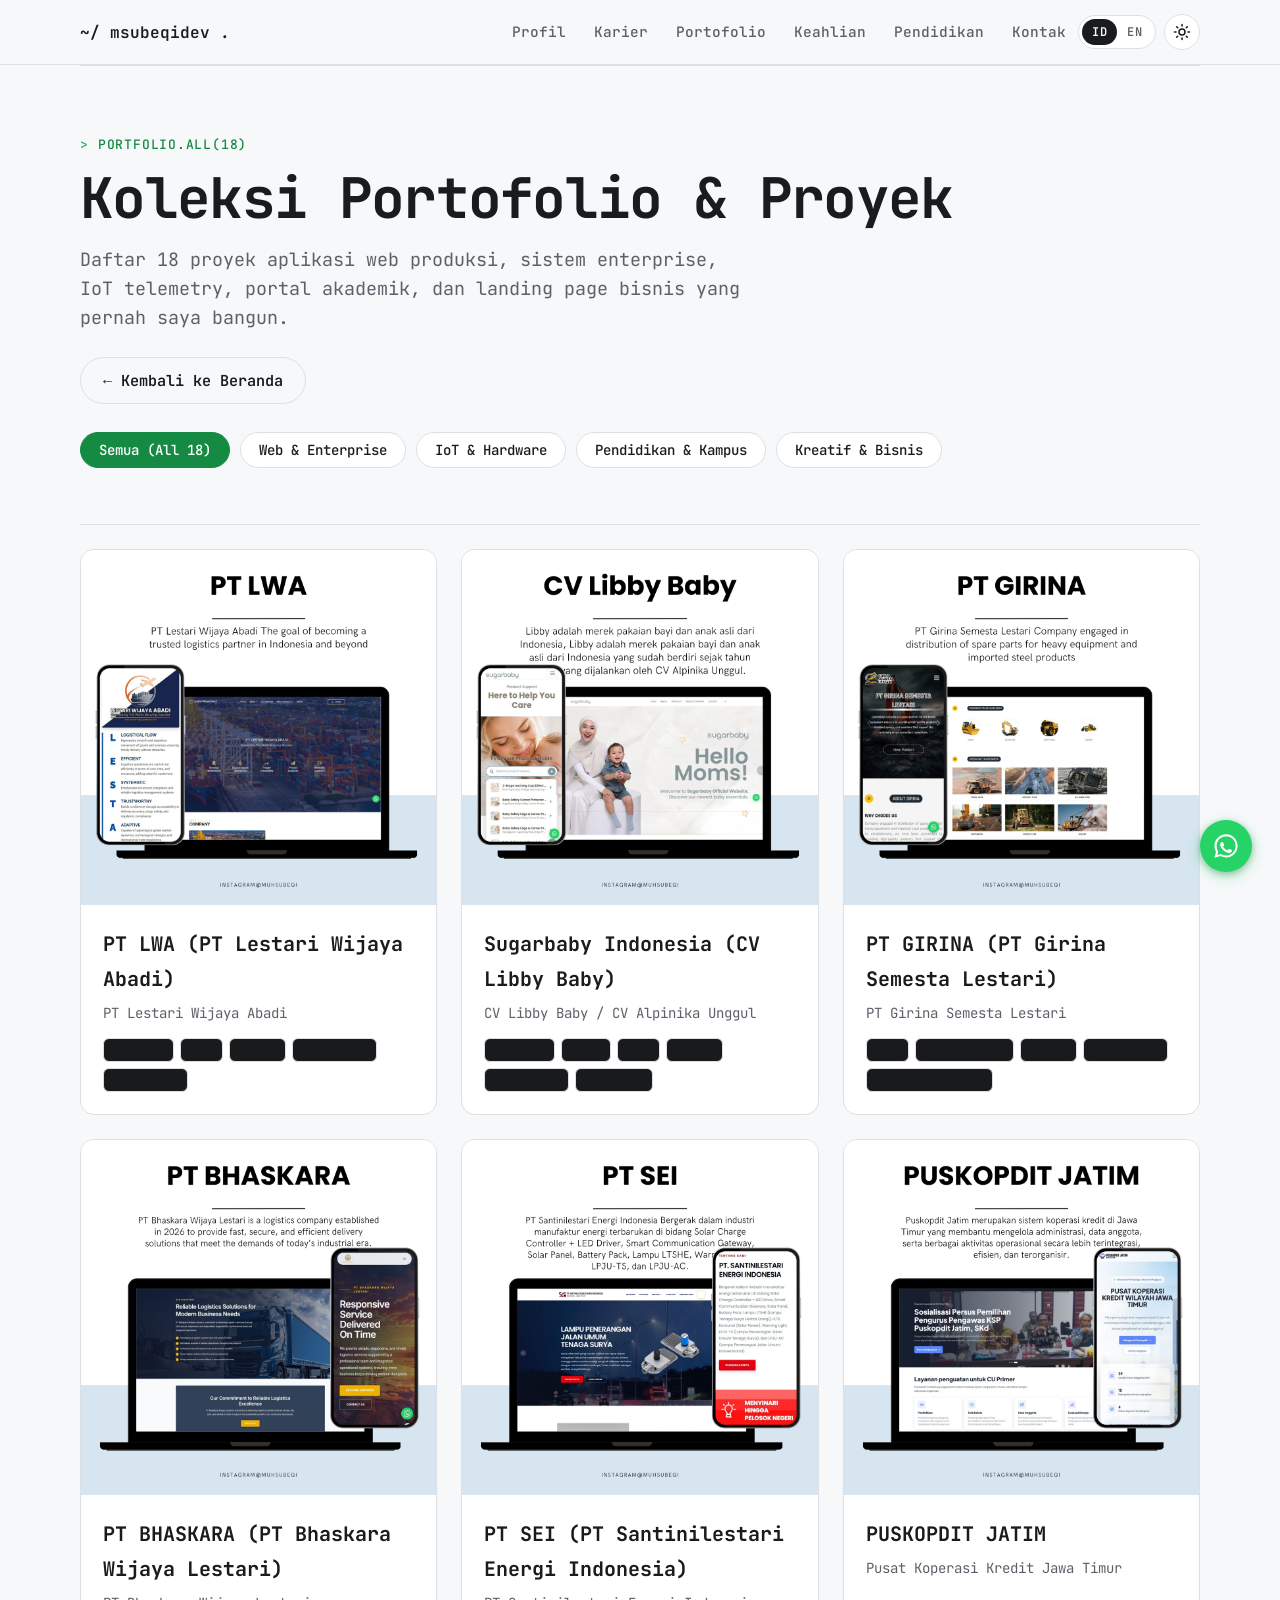
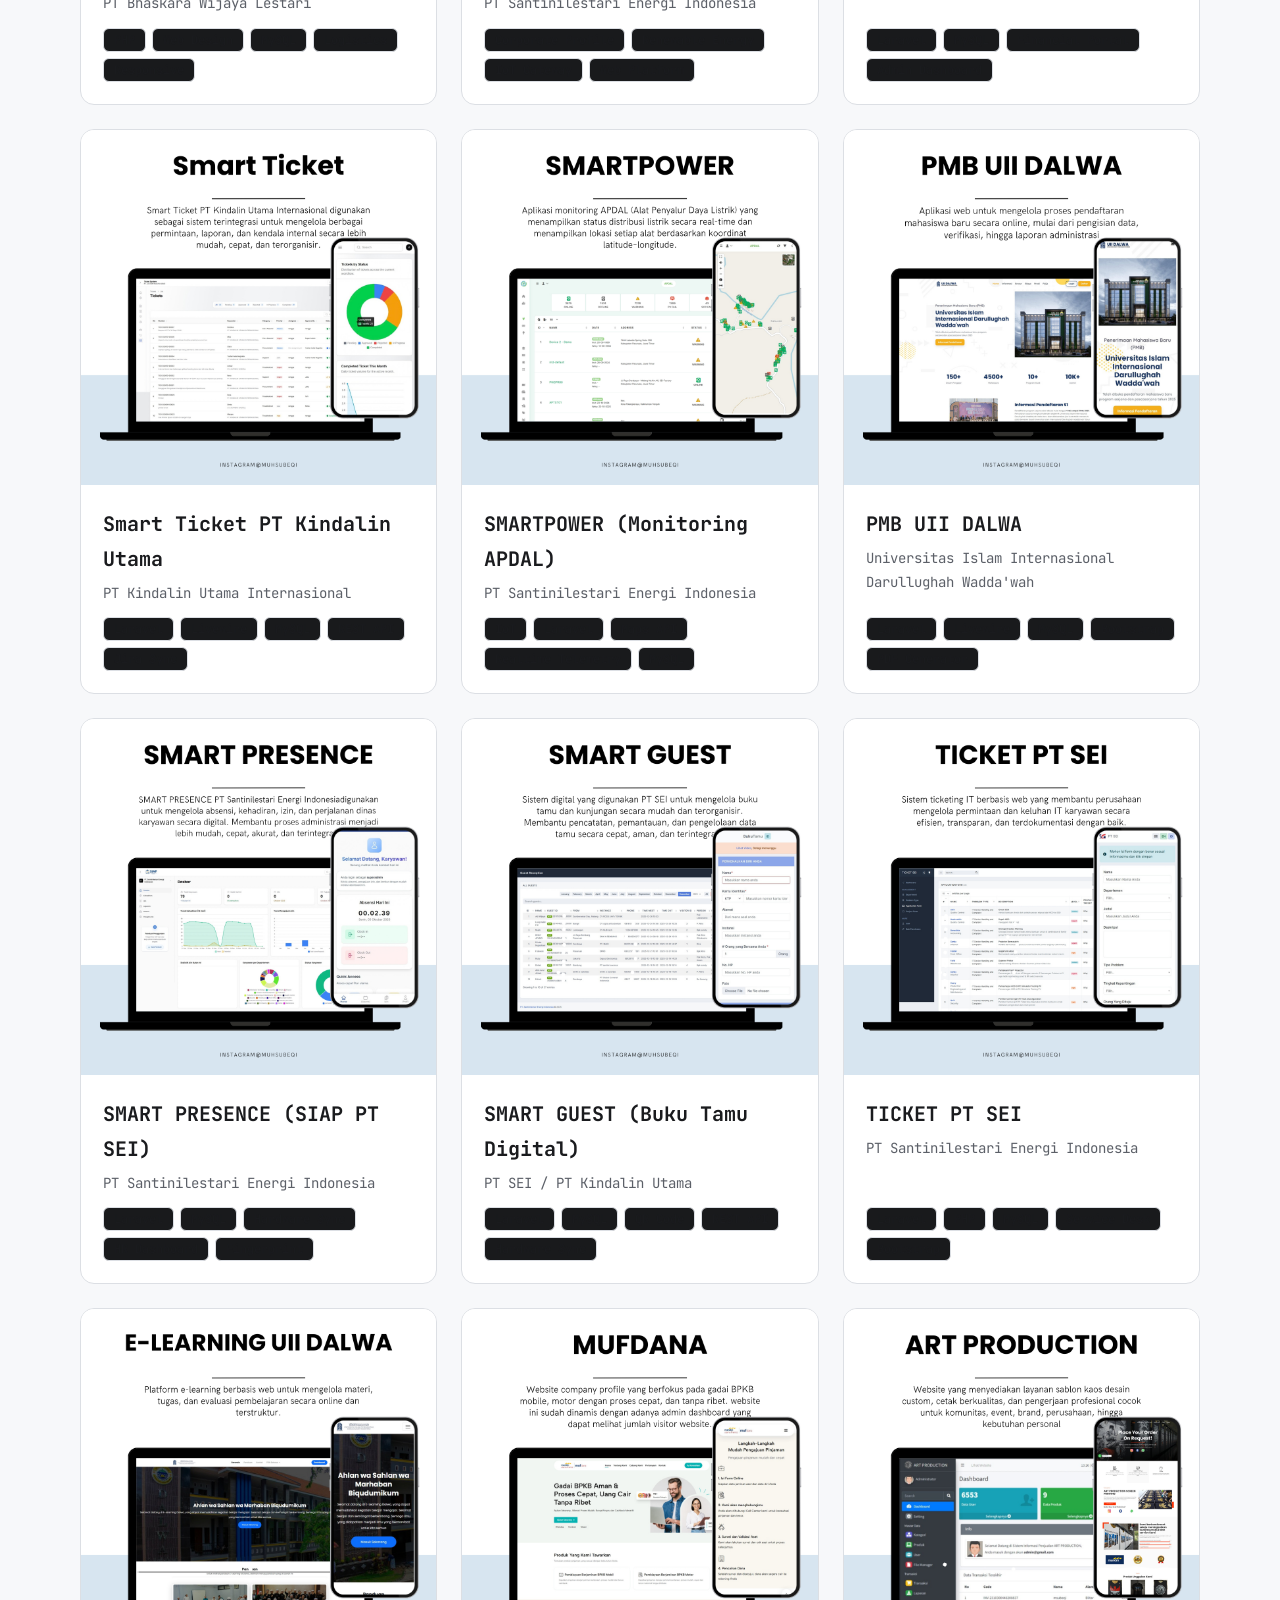
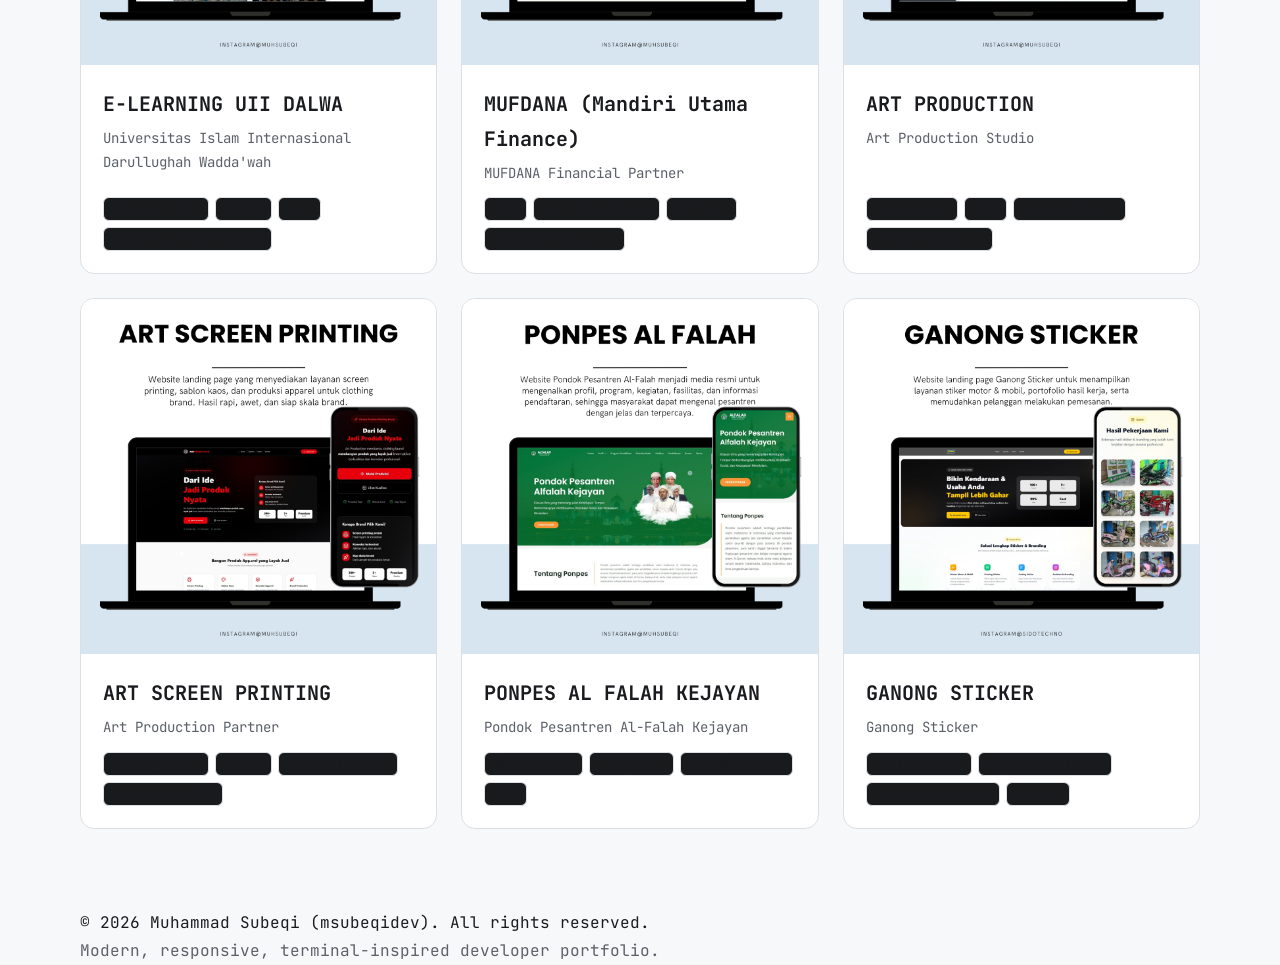
==== commit fd180db5: "Remove description, category, and link url from portfolio.html project cards" ====
--- a/portfolio.html
+++ b/portfolio.html
@@ -91,13 +91,8 @@
                             <img src="./assets/portfolio/1.png" alt="PT LWA (PT Lestari Wijaya Abadi)" loading="lazy">
                         </div>
                         <div class="project-body">
-                            <div class="project-header-row">
-                                <span class="project-kicker">Logistics & Freight Forwarding</span>
-                                <a href="https://lestariwijayaabadi.com" target="_blank" rel="noopener noreferrer" class="project-domain-badge" onclick="event.stopPropagation()">lestariwijayaabadi.com &UpperRightArrow;</a>
-                            </div>
                             <h3 class="project-title">PT LWA (PT Lestari Wijaya Abadi)</h3>
                             <p class="project-company">PT Lestari Wijaya Abadi</p>
-                            <p class="project-desc">The goal of becoming a trusted logistics partner in Indonesia and beyond. Website company profile logistik modern dan freight forwarding terintegrasi.</p>
                             <div class="project-tags">
                                 <span>Laravel</span><span>PHP</span><span>MySQL</span><span>Bootstrap</span><span>Logistics</span>
                             </div>
@@ -110,13 +105,8 @@
                             <img src="./assets/portfolio/2.png" alt="Sugarbaby Indonesia (CV Libby Baby)" loading="lazy">
                         </div>
                         <div class="project-body">
-                            <div class="project-header-row">
-                                <span class="project-kicker">Brand E-Commerce & Web Platform</span>
-                                <a href="https://sugarbaby.co.id" target="_blank" rel="noopener noreferrer" class="project-domain-badge" onclick="event.stopPropagation()">sugarbaby.co.id &UpperRightArrow;</a>
-                            </div>
                             <h3 class="project-title">Sugarbaby Indonesia (CV Libby Baby)</h3>
                             <p class="project-company">CV Libby Baby / CV Alpinika Unggul</p>
-                            <p class="project-desc">Merek pakaian dan perlengkapan bayi & anak asli dari Indonesia yang dijalankan oleh CV Alpinika Unggul. Platform web resmi untuk katalog produk, bantuan pelanggan, dan verifikasi produk.</p>
                             <div class="project-tags">
                                 <span>Laravel</span><span>Vite</span><span>PHP</span><span>MySQL</span><span>Bootstrap</span><span>REST API</span>
                             </div>
@@ -129,12 +119,8 @@
                             <img src="./assets/portfolio/3.png" alt="PT GIRINA (PT Girina Semesta Lestari)" loading="lazy">
                         </div>
                         <div class="project-body">
-                            <div class="project-header-row">
-                                <span class="project-kicker">Heavy Equipment & Spare Parts</span>
-                            </div>
                             <h3 class="project-title">PT GIRINA (PT Girina Semesta Lestari)</h3>
                             <p class="project-company">PT Girina Semesta Lestari</p>
-                            <p class="project-desc">Company engaged in distribution of spare parts for heavy equipment and imported steel products. Katalog alat berat dan suku cadang impor berkualitas.</p>
                             <div class="project-tags">
                                 <span>PHP</span><span>Web Profile</span><span>MySQL</span><span>Bootstrap</span><span>Heavy Equipment</span>
                             </div>
@@ -147,12 +133,8 @@
                             <img src="./assets/portfolio/4.png" alt="PT BHASKARA (PT Bhaskara Wijaya Lestari)" loading="lazy">
                         </div>
                         <div class="project-body">
-                            <div class="project-header-row">
-                                <span class="project-kicker">Logistics & Fast Delivery</span>
-                            </div>
                             <h3 class="project-title">PT BHASKARA (PT Bhaskara Wijaya Lestari)</h3>
                             <p class="project-company">PT Bhaskara Wijaya Lestari</p>
-                            <p class="project-desc">Logistics company established in 2026 to provide fast, secure, and efficient delivery solutions that meet the demands of today's industrial era.</p>
                             <div class="project-tags">
                                 <span>PHP</span><span>Web Design</span><span>MySQL</span><span>Logistics</span><span>Responsive</span>
                             </div>
@@ -165,12 +147,8 @@
                             <img src="./assets/portfolio/5.png" alt="PT SEI (PT Santinilestari Energi Indonesia)" loading="lazy">
                         </div>
                         <div class="project-body">
-                            <div class="project-header-row">
-                                <span class="project-kicker">Renewable Energy & Smart Manufacturing</span>
-                            </div>
                             <h3 class="project-title">PT SEI (PT Santinilestari Energi Indonesia)</h3>
                             <p class="project-company">PT Santinilestari Energi Indonesia</p>
-                            <p class="project-desc">Bergerak dalam industri manufaktur energi terbarukan di bidang Solar Charge Controller + LED Driver, Smart Communication Gateway, Solar Panel, Battery Pack, LPJU-TS, dan LPJU-AC.</p>
                             <div class="project-tags">
                                 <span>Corporate Profile</span><span>Renewable Energy</span><span>IoT Gateway</span><span>Web Platform</span>
                             </div>
@@ -183,12 +161,8 @@
                             <img src="./assets/portfolio/6.png" alt="PUSKOPDIT JATIM" loading="lazy">
                         </div>
                         <div class="project-body">
-                            <div class="project-header-row">
-                                <span class="project-kicker">Credit Union & Financial Portal</span>
-                            </div>
                             <h3 class="project-title">PUSKOPDIT JATIM</h3>
                             <p class="project-company">Pusat Koperasi Kredit Jawa Timur</p>
-                            <p class="project-desc">Sistem koperasi kredit di Jawa Timur yang membantu mengelola administrasi, data anggota, serta berbagai aktivitas operasional secara lebih terintegrasi, efisien, dan terorganisir.</p>
                             <div class="project-tags">
                                 <span>Laravel</span><span>MySQL</span><span>Financial Portal</span><span>Admin Dashboard</span>
                             </div>
@@ -201,13 +175,8 @@
                             <img src="./assets/portfolio/7.png" alt="Smart Ticket PT Kindalin Utama" loading="lazy">
                         </div>
                         <div class="project-body">
-                            <div class="project-header-row">
-                                <span class="project-kicker">Enterprise IT Service Management</span>
-                                <a href="https://ticket.kindalinutama.com" target="_blank" rel="noopener noreferrer" class="project-domain-badge" onclick="event.stopPropagation()">ticket.kindalinutama.com &UpperRightArrow;</a>
-                            </div>
                             <h3 class="project-title">Smart Ticket PT Kindalin Utama</h3>
                             <p class="project-company">PT Kindalin Utama Internasional</p>
-                            <p class="project-desc">Smart Ticket digunakan sebagai sistem terintegrasi untuk mengelola berbagai permintaan, laporan, dan kendala internal secara lebih mudah, cepat, dan terorganisir.</p>
                             <div class="project-tags">
                                 <span>Laravel</span><span>Livewire</span><span>MySQL</span><span>REST API</span><span>Jira Sync</span>
                             </div>
@@ -220,12 +189,8 @@
                             <img src="./assets/portfolio/8.png" alt="SMARTPOWER (Monitoring APDAL)" loading="lazy">
                         </div>
                         <div class="project-body">
-                            <div class="project-header-row">
-                                <span class="project-kicker">Industrial IoT & Power Telemetry</span>
-                            </div>
                             <h3 class="project-title">SMARTPOWER (Monitoring APDAL)</h3>
                             <p class="project-company">PT Santinilestari Energi Indonesia</p>
-                            <p class="project-desc">Aplikasi monitoring APDAL (Alat Penyalur Daya Listrik) yang menampilkan status distribusi listrik secara real-time dan menampilkan lokasi setiap alat berdasarkan koordinat latitude-longitude.</p>
                             <div class="project-tags">
                                 <span>IoT</span><span>Laravel</span><span>Maps API</span><span>Realtime Telemetry</span><span>MySQL</span>
                             </div>
@@ -238,12 +203,8 @@
                             <img src="./assets/portfolio/9.png" alt="PMB UII DALWA" loading="lazy">
                         </div>
                         <div class="project-body">
-                            <div class="project-header-row">
-                                <span class="project-kicker">Academic Admission Portal</span>
-                            </div>
                             <h3 class="project-title">PMB UII DALWA</h3>
                             <p class="project-company">Universitas Islam Internasional Darullughah Wadda'wah</p>
-                            <p class="project-desc">Aplikasi web untuk mengelola proses pendaftaran mahasiswa baru secara online, mulai dari pengisian data, verifikasi berkas, hingga laporan administrasi dan cetak kartu.</p>
                             <div class="project-tags">
                                 <span>Laravel</span><span>Livewire</span><span>MySQL</span><span>Bootstrap</span><span>PDF Generator</span>
                             </div>
@@ -256,12 +217,8 @@
                             <img src="./assets/portfolio/10.png" alt="SMART PRESENCE (SIAP PT SEI)" loading="lazy">
                         </div>
                         <div class="project-body">
-                            <div class="project-header-row">
-                                <span class="project-kicker">HR Attendance & Fingerprint Sync</span>
-                            </div>
                             <h3 class="project-title">SMART PRESENCE (SIAP PT SEI)</h3>
                             <p class="project-company">PT Santinilestari Energi Indonesia</p>
-                            <p class="project-desc">Digunakan untuk mengelola absensi, kehadiran, izin, dan perjalanan dinas karyawan secara digital. Membantu proses administrasi menjadi lebih mudah, cepat, akurat, dan terintegrasi mesin fingerprint.</p>
                             <div class="project-tags">
                                 <span>Laravel</span><span>MySQL</span><span>Hardware Sync</span><span>HR Dashboard</span><span>Fingerprint</span>
                             </div>
@@ -274,13 +231,8 @@
                             <img src="./assets/portfolio/11.png" alt="SMART GUEST (Buku Tamu Digital)" loading="lazy">
                         </div>
                         <div class="project-body">
-                            <div class="project-header-row">
-                                <span class="project-kicker">Digital Reception & Visitor Log</span>
-                                <a href="https://visitor.kindalinutama.com" target="_blank" rel="noopener noreferrer" class="project-domain-badge" onclick="event.stopPropagation()">visitor.kindalinutama.com &UpperRightArrow;</a>
-                            </div>
                             <h3 class="project-title">SMART GUEST (Buku Tamu Digital)</h3>
                             <p class="project-company">PT SEI / PT Kindalin Utama</p>
-                            <p class="project-desc">Sistem digital yang digunakan untuk mengelola buku tamu dan kunjungan secara mudah dan terorganisir. Membantu pencatatan, pemantauan, dan pengelolaan data tamu secara cepat, aman, dan terintegrasi QR code.</p>
                             <div class="project-tags">
                                 <span>Laravel</span><span>MySQL</span><span>QR Code</span><span>REST API</span><span>Hardware Sync</span>
                             </div>
@@ -293,12 +245,8 @@
                             <img src="./assets/portfolio/12.png" alt="TICKET PT SEI" loading="lazy">
                         </div>
                         <div class="project-body">
-                            <div class="project-header-row">
-                                <span class="project-kicker">Internal IT Helpdesk</span>
-                            </div>
                             <h3 class="project-title">TICKET PT SEI</h3>
                             <p class="project-company">PT Santinilestari Energi Indonesia</p>
-                            <p class="project-desc">Sistem ticketing IT berbasis web yang membantu perusahaan mengelola permintaan dan keluhan IT karyawan secara efisien, transparan, dan terdokumentasi dengan baik.</p>
                             <div class="project-tags">
                                 <span>Laravel</span><span>PHP</span><span>MySQL</span><span>Service Desk</span><span>Bootstrap</span>
                             </div>
@@ -311,12 +259,8 @@
                             <img src="./assets/portfolio/13.png" alt="E-LEARNING UII DALWA" loading="lazy">
                         </div>
                         <div class="project-body">
-                            <div class="project-header-row">
-                                <span class="project-kicker">Academic Learning Management System</span>
-                            </div>
                             <h3 class="project-title">E-LEARNING UII DALWA</h3>
                             <p class="project-company">Universitas Islam Internasional Darullughah Wadda'wah</p>
-                            <p class="project-desc">Platform e-learning berbasis web untuk mengelola materi perkuliahan, tugas, kuis, dan evaluasi pembelajaran secara online dan terstruktur.</p>
                             <div class="project-tags">
                                 <span>Moodle / PHP</span><span>MySQL</span><span>LMS</span><span>Interactive Education</span>
                             </div>
@@ -329,12 +273,8 @@
                             <img src="./assets/portfolio/14.png" alt="MUFDANA (Mandiri Utama Finance)" loading="lazy">
                         </div>
                         <div class="project-body">
-                            <div class="project-header-row">
-                                <span class="project-kicker">Financial Company Profile & Visitor Stats</span>
-                            </div>
                             <h3 class="project-title">MUFDANA (Mandiri Utama Finance)</h3>
                             <p class="project-company">MUFDANA Financial Partner</p>
-                            <p class="project-desc">Website company profile yang berfokus pada gadai BPKB mobil, motor dengan proses cepat, dan tanpa ribet. Dilengkapi admin dashboard dinamis untuk memantau trafik pengunjung website.</p>
                             <div class="project-tags">
                                 <span>PHP</span><span>Admin Dashboard</span><span>FinTech</span><span>Visitor Analytics</span>
                             </div>
@@ -347,12 +287,8 @@
                             <img src="./assets/portfolio/15.png" alt="ART PRODUCTION" loading="lazy">
                         </div>
                         <div class="project-body">
-                            <div class="project-header-row">
-                                <span class="project-kicker">Custom Apparel & Screen Printing</span>
-                            </div>
                             <h3 class="project-title">ART PRODUCTION</h3>
                             <p class="project-company">Art Production Studio</p>
-                            <p class="project-desc">Website penyedia layanan sablon kaos desain custom, cetak berkualitas, dan pengerjaan profesional cocok untuk komunitas, event, brand, perusahaan, hingga kebutuhan personal.</p>
                             <div class="project-tags">
                                 <span>E-Commerce</span><span>PHP</span><span>Custom Orders</span><span>Product Catalog</span>
                             </div>
@@ -365,12 +301,8 @@
                             <img src="./assets/portfolio/16.png" alt="ART SCREEN PRINTING" loading="lazy">
                         </div>
                         <div class="project-body">
-                            <div class="project-header-row">
-                                <span class="project-kicker">Clothing Brand Apparel Production</span>
-                            </div>
                             <h3 class="project-title">ART SCREEN PRINTING</h3>
                             <p class="project-company">Art Production Partner</p>
-                            <p class="project-desc">Website landing page penyedia layanan screen printing presisi, sablon kaos, dan produksi apparel untuk clothing brand. Hasil rapi, awet, dan siap skala brand.</p>
                             <div class="project-tags">
                                 <span>Landing Page</span><span>UI/UX</span><span>Clothing Brand</span><span>Modern Dark UI</span>
                             </div>
@@ -383,12 +315,8 @@
                             <img src="./assets/portfolio/17.png" alt="PONPES AL FALAH KEJAYAN" loading="lazy">
                         </div>
                         <div class="project-body">
-                            <div class="project-header-row">
-                                <span class="project-kicker">Islamic Institution Portal</span>
-                            </div>
                             <h3 class="project-title">PONPES AL FALAH KEJAYAN</h3>
                             <p class="project-company">Pondok Pesantren Al-Falah Kejayan</p>
-                            <p class="project-desc">Website Pondok Pesantren Al-Falah menjadi media resmi untuk mengenalkan profil, program pendidikan, kegiatan, fasilitas, dan informasi pendaftaran santri baru.</p>
                             <div class="project-tags">
                                 <span>Web Profile</span><span>Education</span><span>PHP/WordPress</span><span>CMS</span>
                             </div>
@@ -401,12 +329,8 @@
                             <img src="./assets/portfolio/18.png" alt="GANONG STICKER" loading="lazy">
                         </div>
                         <div class="project-body">
-                            <div class="project-header-row">
-                                <span class="project-kicker">Vehicle Decal & Branding Studio</span>
-                            </div>
                             <h3 class="project-title">GANONG STICKER</h3>
                             <p class="project-company">Ganong Sticker</p>
-                            <p class="project-desc">Website landing page Ganong Sticker untuk menampilkan layanan stiker motor & mobil, cutting sticker, portofolio hasil kerja, serta memudahkan pelanggan melakukan pemesanan.</p>
                             <div class="project-tags">
                                 <span>Landing Page</span><span>Decal & Branding</span><span>Showcase Gallery</span><span>Orders</span>
                             </div>
@@ -424,12 +348,8 @@
                     <img id="lb-img" src="" alt="Preview Proyek">
                 </div>
                 <div class="lightbox-body">
-                    <div class="project-header-row" style="margin-bottom: 4px;">
-                        <span id="lb-kicker" class="project-kicker"></span>
-                        <a id="lb-link" href="#" target="_blank" rel="noopener noreferrer" class="project-domain-badge" style="display:none;"></a>
-                    </div>
                     <h3 id="lb-title"></h3>
-                    <p id="lb-desc"></p>
+                    <p id="lb-company" class="project-company" style="margin-bottom: 12px;"></p>
                     <div id="lb-tags" class="project-tags"></div>
                 </div>
             </div>
@@ -461,11 +381,7 @@
     "file": "1.png",
     "title": "PT LWA (PT Lestari Wijaya Abadi)",
     "category": "enterprise",
-    "kicker": "Logistics & Freight Forwarding",
     "company": "PT Lestari Wijaya Abadi",
-    "domain": "lestariwijayaabadi.com",
-    "url": "https://lestariwijayaabadi.com",
-    "desc": "The goal of becoming a trusted logistics partner in Indonesia and beyond. Website company profile logistik modern dan freight forwarding terintegrasi.",
     "tags": [
       "Laravel",
       "PHP",
@@ -479,11 +395,7 @@
     "file": "2.png",
     "title": "Sugarbaby Indonesia (CV Libby Baby)",
     "category": "enterprise",
-    "kicker": "Brand E-Commerce & Web Platform",
     "company": "CV Libby Baby / CV Alpinika Unggul",
-    "domain": "sugarbaby.co.id",
-    "url": "https://sugarbaby.co.id",
-    "desc": "Merek pakaian dan perlengkapan bayi & anak asli dari Indonesia yang dijalankan oleh CV Alpinika Unggul. Platform web resmi untuk katalog produk, bantuan pelanggan, dan verifikasi produk.",
     "tags": [
       "Laravel",
       "Vite",
@@ -498,11 +410,7 @@
     "file": "3.png",
     "title": "PT GIRINA (PT Girina Semesta Lestari)",
     "category": "business",
-    "kicker": "Heavy Equipment & Spare Parts",
     "company": "PT Girina Semesta Lestari",
-    "domain": null,
-    "url": null,
-    "desc": "Company engaged in distribution of spare parts for heavy equipment and imported steel products. Katalog alat berat dan suku cadang impor berkualitas.",
     "tags": [
       "PHP",
       "Web Profile",
@@ -516,11 +424,7 @@
     "file": "4.png",
     "title": "PT BHASKARA (PT Bhaskara Wijaya Lestari)",
     "category": "business enterprise",
-    "kicker": "Logistics & Fast Delivery",
     "company": "PT Bhaskara Wijaya Lestari",
-    "domain": null,
-    "url": null,
-    "desc": "Logistics company established in 2026 to provide fast, secure, and efficient delivery solutions that meet the demands of today's industrial era.",
     "tags": [
       "PHP",
       "Web Design",
@@ -534,11 +438,7 @@
     "file": "5.png",
     "title": "PT SEI (PT Santinilestari Energi Indonesia)",
     "category": "iot enterprise",
-    "kicker": "Renewable Energy & Smart Manufacturing",
     "company": "PT Santinilestari Energi Indonesia",
-    "domain": null,
-    "url": null,
-    "desc": "Bergerak dalam industri manufaktur energi terbarukan di bidang Solar Charge Controller + LED Driver, Smart Communication Gateway, Solar Panel, Battery Pack, LPJU-TS, dan LPJU-AC.",
     "tags": [
       "Corporate Profile",
       "Renewable Energy",
@@ -551,11 +451,7 @@
     "file": "6.png",
     "title": "PUSKOPDIT JATIM",
     "category": "enterprise",
-    "kicker": "Credit Union & Financial Portal",
     "company": "Pusat Koperasi Kredit Jawa Timur",
-    "domain": null,
-    "url": null,
-    "desc": "Sistem koperasi kredit di Jawa Timur yang membantu mengelola administrasi, data anggota, serta berbagai aktivitas operasional secara lebih terintegrasi, efisien, dan terorganisir.",
     "tags": [
       "Laravel",
       "MySQL",
@@ -568,11 +464,7 @@
     "file": "7.png",
     "title": "Smart Ticket PT Kindalin Utama",
     "category": "enterprise",
-    "kicker": "Enterprise IT Service Management",
     "company": "PT Kindalin Utama Internasional",
-    "domain": "ticket.kindalinutama.com",
-    "url": "https://ticket.kindalinutama.com",
-    "desc": "Smart Ticket digunakan sebagai sistem terintegrasi untuk mengelola berbagai permintaan, laporan, dan kendala internal secara lebih mudah, cepat, dan terorganisir.",
     "tags": [
       "Laravel",
       "Livewire",
@@ -586,11 +478,7 @@
     "file": "8.png",
     "title": "SMARTPOWER (Monitoring APDAL)",
     "category": "iot",
-    "kicker": "Industrial IoT & Power Telemetry",
     "company": "PT Santinilestari Energi Indonesia",
-    "domain": null,
-    "url": null,
-    "desc": "Aplikasi monitoring APDAL (Alat Penyalur Daya Listrik) yang menampilkan status distribusi listrik secara real-time dan menampilkan lokasi setiap alat berdasarkan koordinat latitude-longitude.",
     "tags": [
       "IoT",
       "Laravel",
@@ -604,11 +492,7 @@
     "file": "9.png",
     "title": "PMB UII DALWA",
     "category": "education enterprise",
-    "kicker": "Academic Admission Portal",
     "company": "Universitas Islam Internasional Darullughah Wadda'wah",
-    "domain": null,
-    "url": null,
-    "desc": "Aplikasi web untuk mengelola proses pendaftaran mahasiswa baru secara online, mulai dari pengisian data, verifikasi berkas, hingga laporan administrasi dan cetak kartu.",
     "tags": [
       "Laravel",
       "Livewire",
@@ -622,11 +506,7 @@
     "file": "10.png",
     "title": "SMART PRESENCE (SIAP PT SEI)",
     "category": "enterprise iot",
-    "kicker": "HR Attendance & Fingerprint Sync",
     "company": "PT Santinilestari Energi Indonesia",
-    "domain": null,
-    "url": null,
-    "desc": "Digunakan untuk mengelola absensi, kehadiran, izin, dan perjalanan dinas karyawan secara digital. Membantu proses administrasi menjadi lebih mudah, cepat, akurat, dan terintegrasi mesin fingerprint.",
     "tags": [
       "Laravel",
       "MySQL",
@@ -640,11 +520,7 @@
     "file": "11.png",
     "title": "SMART GUEST (Buku Tamu Digital)",
     "category": "enterprise iot",
-    "kicker": "Digital Reception & Visitor Log",
     "company": "PT SEI / PT Kindalin Utama",
-    "domain": "visitor.kindalinutama.com",
-    "url": "https://visitor.kindalinutama.com",
-    "desc": "Sistem digital yang digunakan untuk mengelola buku tamu dan kunjungan secara mudah dan terorganisir. Membantu pencatatan, pemantauan, dan pengelolaan data tamu secara cepat, aman, dan terintegrasi QR code.",
     "tags": [
       "Laravel",
       "MySQL",
@@ -658,11 +534,7 @@
     "file": "12.png",
     "title": "TICKET PT SEI",
     "category": "enterprise",
-    "kicker": "Internal IT Helpdesk",
     "company": "PT Santinilestari Energi Indonesia",
-    "domain": null,
-    "url": null,
-    "desc": "Sistem ticketing IT berbasis web yang membantu perusahaan mengelola permintaan dan keluhan IT karyawan secara efisien, transparan, dan terdokumentasi dengan baik.",
     "tags": [
       "Laravel",
       "PHP",
@@ -676,11 +548,7 @@
     "file": "13.png",
     "title": "E-LEARNING UII DALWA",
     "category": "education",
-    "kicker": "Academic Learning Management System",
     "company": "Universitas Islam Internasional Darullughah Wadda'wah",
-    "domain": null,
-    "url": null,
-    "desc": "Platform e-learning berbasis web untuk mengelola materi perkuliahan, tugas, kuis, dan evaluasi pembelajaran secara online dan terstruktur.",
     "tags": [
       "Moodle / PHP",
       "MySQL",
@@ -693,11 +561,7 @@
     "file": "14.png",
     "title": "MUFDANA (Mandiri Utama Finance)",
     "category": "enterprise business",
-    "kicker": "Financial Company Profile & Visitor Stats",
     "company": "MUFDANA Financial Partner",
-    "domain": null,
-    "url": null,
-    "desc": "Website company profile yang berfokus pada gadai BPKB mobil, motor dengan proses cepat, dan tanpa ribet. Dilengkapi admin dashboard dinamis untuk memantau trafik pengunjung website.",
     "tags": [
       "PHP",
       "Admin Dashboard",
@@ -710,11 +574,7 @@
     "file": "15.png",
     "title": "ART PRODUCTION",
     "category": "business",
-    "kicker": "Custom Apparel & Screen Printing",
     "company": "Art Production Studio",
-    "domain": null,
-    "url": null,
-    "desc": "Website penyedia layanan sablon kaos desain custom, cetak berkualitas, dan pengerjaan profesional cocok untuk komunitas, event, brand, perusahaan, hingga kebutuhan personal.",
     "tags": [
       "E-Commerce",
       "PHP",
@@ -727,11 +587,7 @@
     "file": "16.png",
     "title": "ART SCREEN PRINTING",
     "category": "business",
-    "kicker": "Clothing Brand Apparel Production",
     "company": "Art Production Partner",
-    "domain": null,
-    "url": null,
-    "desc": "Website landing page penyedia layanan screen printing presisi, sablon kaos, dan produksi apparel untuk clothing brand. Hasil rapi, awet, dan siap skala brand.",
     "tags": [
       "Landing Page",
       "UI/UX",
@@ -744,11 +600,7 @@
     "file": "17.png",
     "title": "PONPES AL FALAH KEJAYAN",
     "category": "education",
-    "kicker": "Islamic Institution Portal",
     "company": "Pondok Pesantren Al-Falah Kejayan",
-    "domain": null,
-    "url": null,
-    "desc": "Website Pondok Pesantren Al-Falah menjadi media resmi untuk mengenalkan profil, program pendidikan, kegiatan, fasilitas, dan informasi pendaftaran santri baru.",
     "tags": [
       "Web Profile",
       "Education",
@@ -761,11 +613,7 @@
     "file": "18.png",
     "title": "GANONG STICKER",
     "category": "business",
-    "kicker": "Vehicle Decal & Branding Studio",
     "company": "Ganong Sticker",
-    "domain": null,
-    "url": null,
-    "desc": "Website landing page Ganong Sticker untuk menampilkan layanan stiker motor & mobil, cutting sticker, portofolio hasil kerja, serta memudahkan pelanggan melakukan pemesanan.",
     "tags": [
       "Landing Page",
       "Decal & Branding",
@@ -781,18 +629,8 @@
             if (!p) return;
             document.getElementById('lb-img').src = './assets/portfolio/' + p.file;
             document.getElementById('lb-img').alt = p.title;
-            document.getElementById('lb-kicker').textContent = p.kicker;
             document.getElementById('lb-title').textContent = p.title;
-            document.getElementById('lb-desc').textContent = p.desc;
-
-            var linkEl = document.getElementById('lb-link');
-            if (p.domain && p.url) {
-                linkEl.href = p.url;
-                linkEl.textContent = p.domain + ' ↗';
-                linkEl.style.display = 'inline-flex';
-            } else {
-                linkEl.style.display = 'none';
-            }
+            document.getElementById('lb-company').textContent = p.company;
 
             var tagsEl = document.getElementById('lb-tags');
             tagsEl.innerHTML = p.tags.map(function(t) {
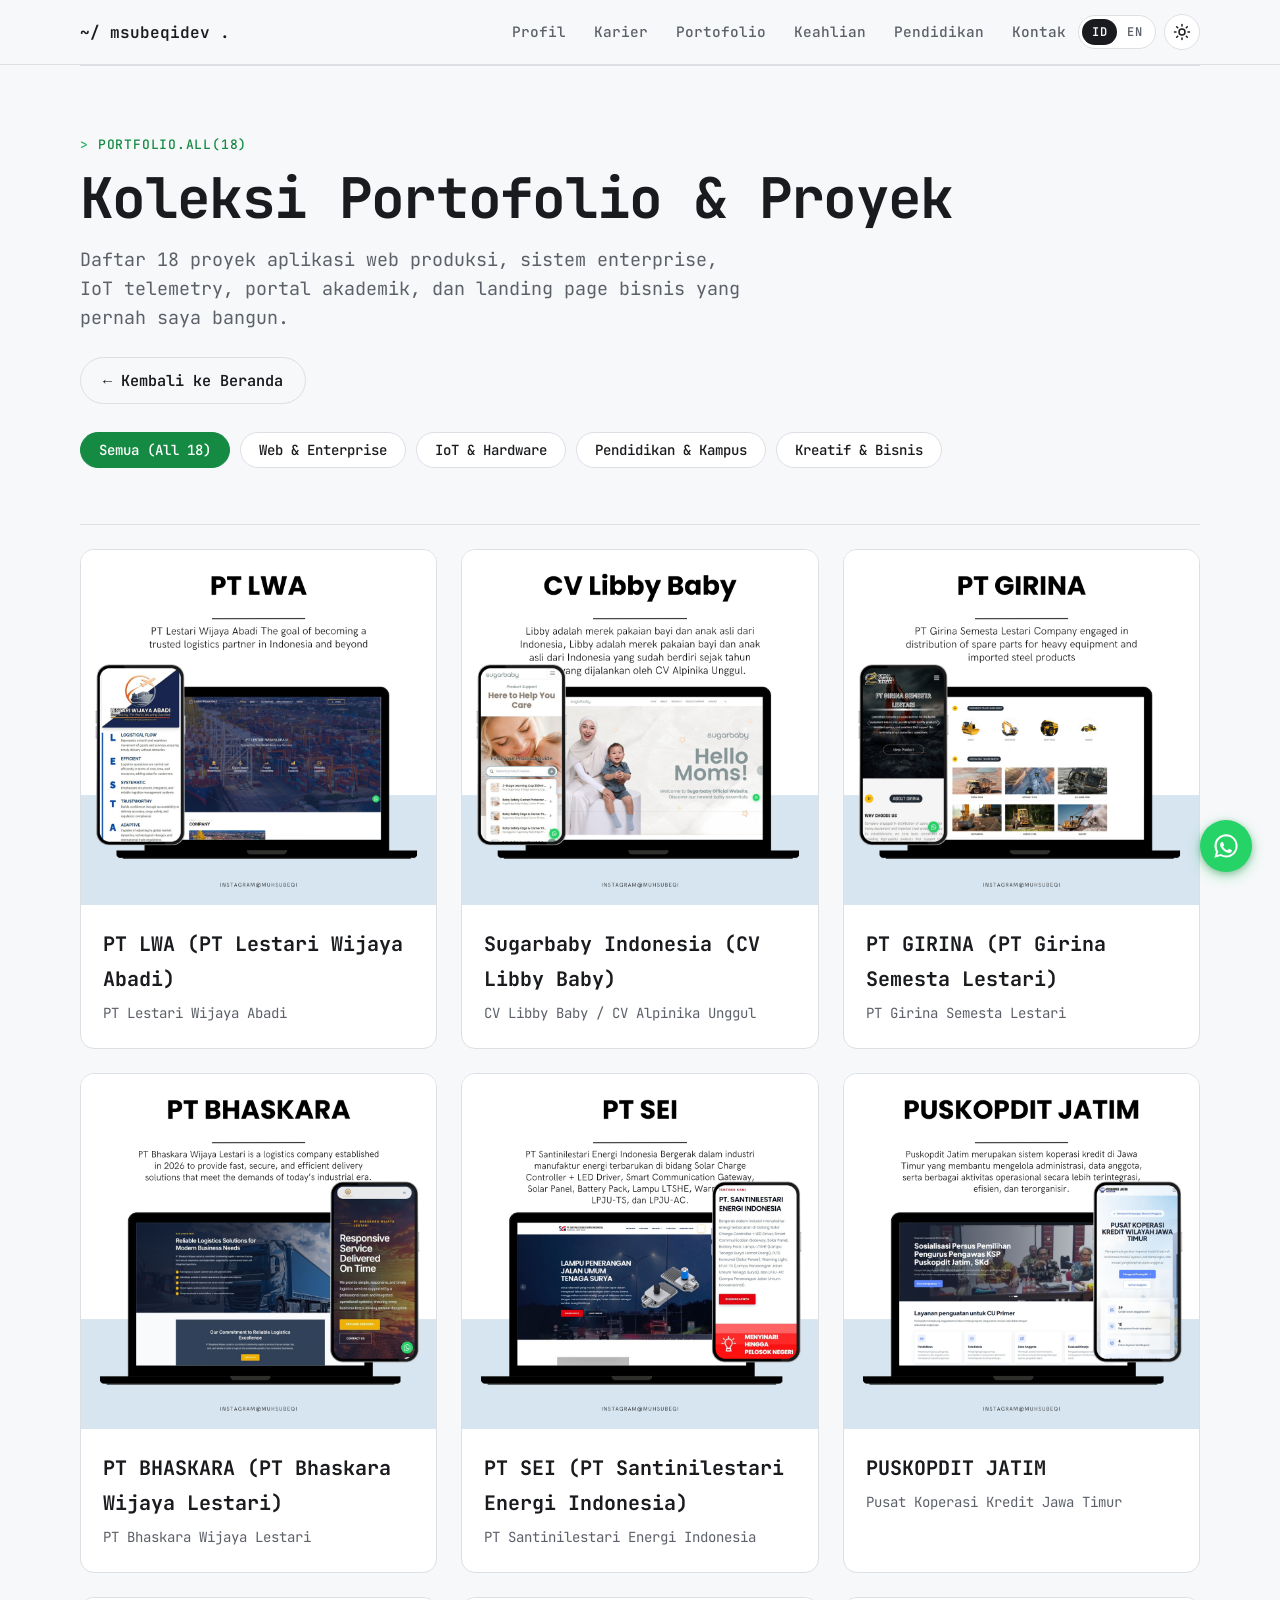
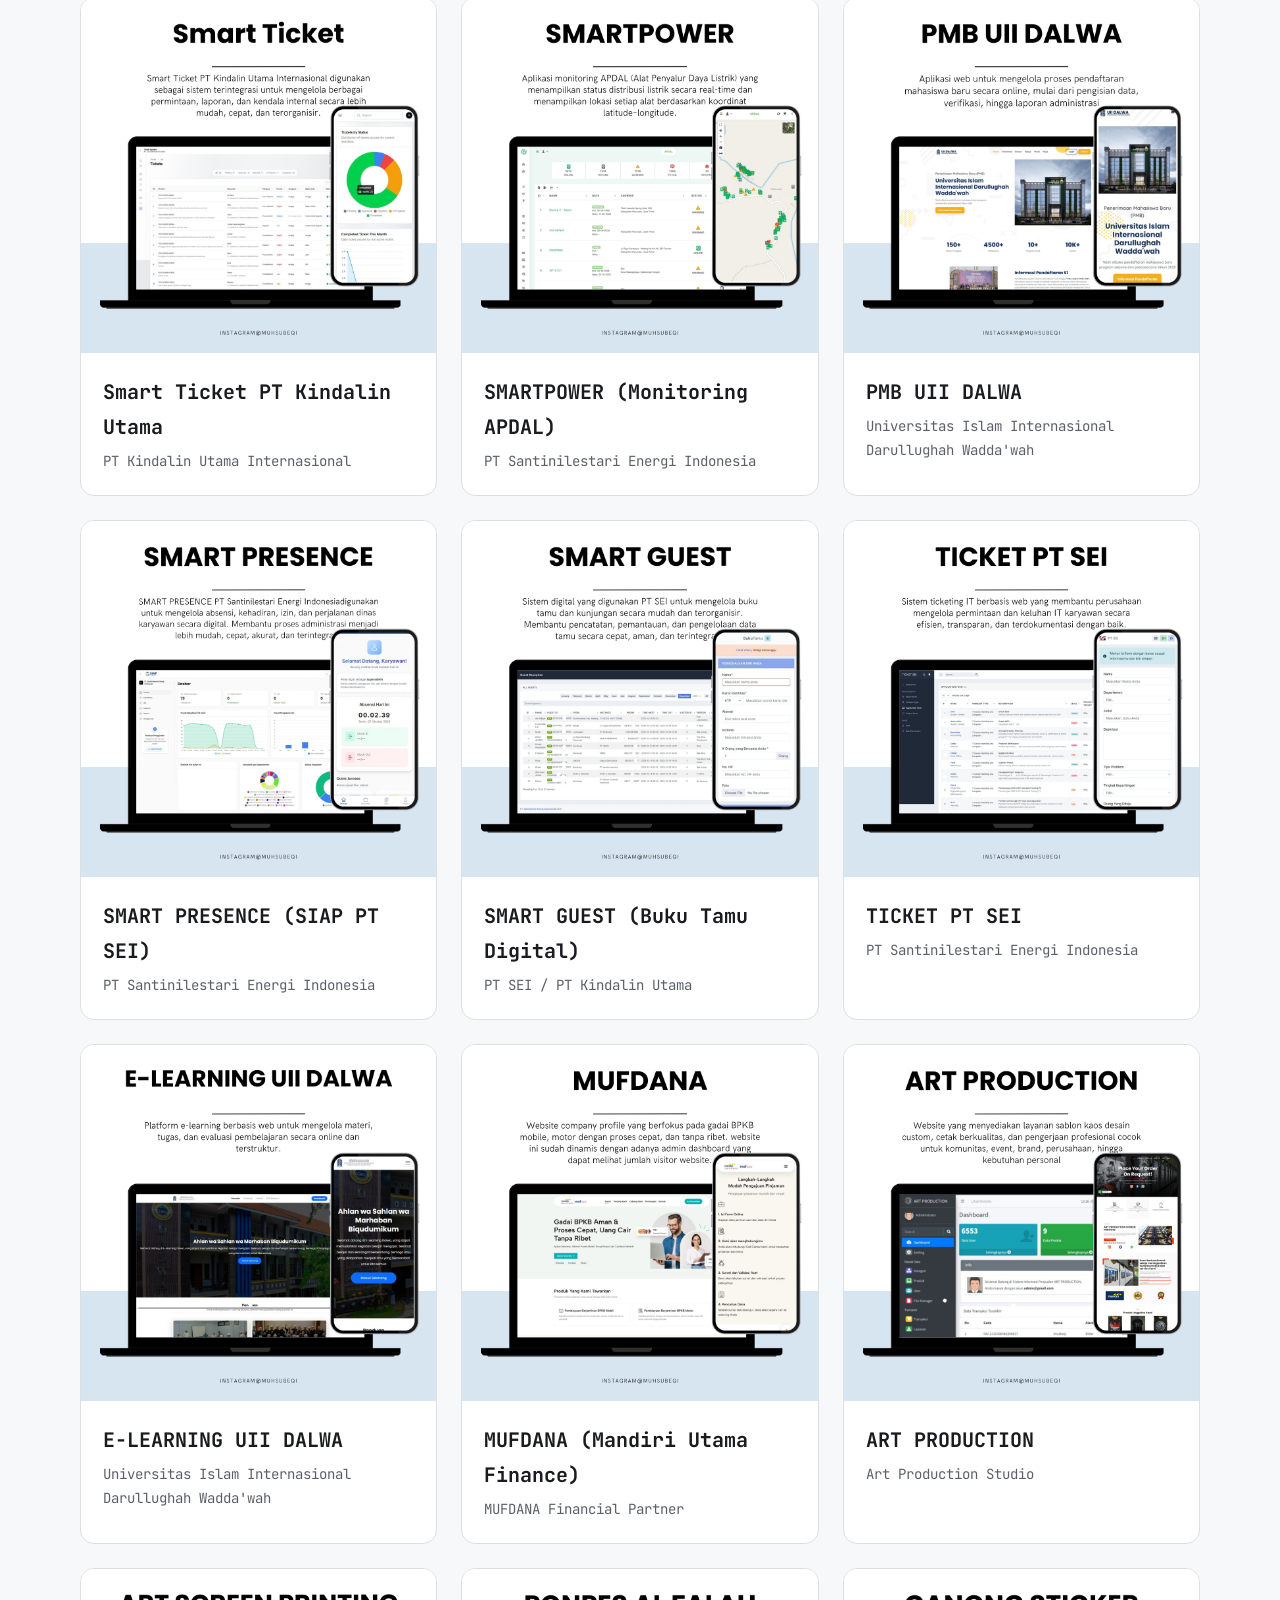
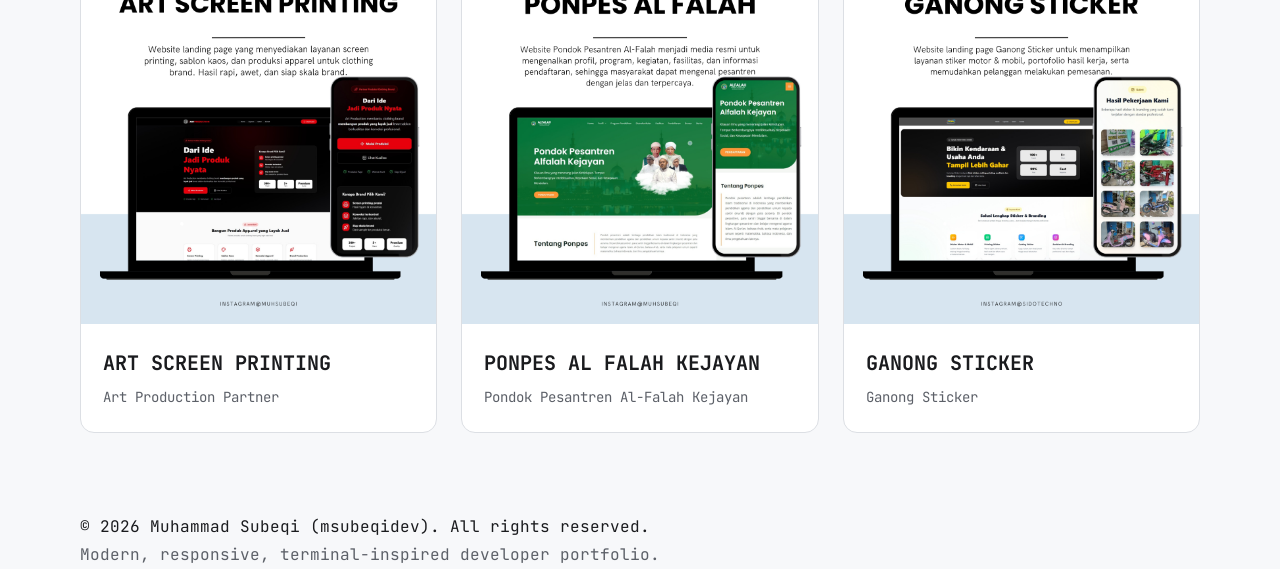
==== commit 286cdacc: "Remove tech stack tags (laravel, php, etc.) from portfolio cards across index and portfolio.html" ====
--- a/portfolio.html
+++ b/portfolio.html
@@ -93,9 +93,6 @@
                         <div class="project-body">
                             <h3 class="project-title">PT LWA (PT Lestari Wijaya Abadi)</h3>
                             <p class="project-company">PT Lestari Wijaya Abadi</p>
-                            <div class="project-tags">
-                                <span>Laravel</span><span>PHP</span><span>MySQL</span><span>Bootstrap</span><span>Logistics</span>
-                            </div>
                         </div>
                     </div>
 
@@ -107,9 +104,6 @@
                         <div class="project-body">
                             <h3 class="project-title">Sugarbaby Indonesia (CV Libby Baby)</h3>
                             <p class="project-company">CV Libby Baby / CV Alpinika Unggul</p>
-                            <div class="project-tags">
-                                <span>Laravel</span><span>Vite</span><span>PHP</span><span>MySQL</span><span>Bootstrap</span><span>REST API</span>
-                            </div>
                         </div>
                     </div>
 
@@ -121,9 +115,6 @@
                         <div class="project-body">
                             <h3 class="project-title">PT GIRINA (PT Girina Semesta Lestari)</h3>
                             <p class="project-company">PT Girina Semesta Lestari</p>
-                            <div class="project-tags">
-                                <span>PHP</span><span>Web Profile</span><span>MySQL</span><span>Bootstrap</span><span>Heavy Equipment</span>
-                            </div>
                         </div>
                     </div>
 
@@ -135,9 +126,6 @@
                         <div class="project-body">
                             <h3 class="project-title">PT BHASKARA (PT Bhaskara Wijaya Lestari)</h3>
                             <p class="project-company">PT Bhaskara Wijaya Lestari</p>
-                            <div class="project-tags">
-                                <span>PHP</span><span>Web Design</span><span>MySQL</span><span>Logistics</span><span>Responsive</span>
-                            </div>
                         </div>
                     </div>
 
@@ -149,9 +137,6 @@
                         <div class="project-body">
                             <h3 class="project-title">PT SEI (PT Santinilestari Energi Indonesia)</h3>
                             <p class="project-company">PT Santinilestari Energi Indonesia</p>
-                            <div class="project-tags">
-                                <span>Corporate Profile</span><span>Renewable Energy</span><span>IoT Gateway</span><span>Web Platform</span>
-                            </div>
                         </div>
                     </div>
 
@@ -163,9 +148,6 @@
                         <div class="project-body">
                             <h3 class="project-title">PUSKOPDIT JATIM</h3>
                             <p class="project-company">Pusat Koperasi Kredit Jawa Timur</p>
-                            <div class="project-tags">
-                                <span>Laravel</span><span>MySQL</span><span>Financial Portal</span><span>Admin Dashboard</span>
-                            </div>
                         </div>
                     </div>
 
@@ -177,9 +159,6 @@
                         <div class="project-body">
                             <h3 class="project-title">Smart Ticket PT Kindalin Utama</h3>
                             <p class="project-company">PT Kindalin Utama Internasional</p>
-                            <div class="project-tags">
-                                <span>Laravel</span><span>Livewire</span><span>MySQL</span><span>REST API</span><span>Jira Sync</span>
-                            </div>
                         </div>
                     </div>
 
@@ -191,9 +170,6 @@
                         <div class="project-body">
                             <h3 class="project-title">SMARTPOWER (Monitoring APDAL)</h3>
                             <p class="project-company">PT Santinilestari Energi Indonesia</p>
-                            <div class="project-tags">
-                                <span>IoT</span><span>Laravel</span><span>Maps API</span><span>Realtime Telemetry</span><span>MySQL</span>
-                            </div>
                         </div>
                     </div>
 
@@ -205,9 +181,6 @@
                         <div class="project-body">
                             <h3 class="project-title">PMB UII DALWA</h3>
                             <p class="project-company">Universitas Islam Internasional Darullughah Wadda'wah</p>
-                            <div class="project-tags">
-                                <span>Laravel</span><span>Livewire</span><span>MySQL</span><span>Bootstrap</span><span>PDF Generator</span>
-                            </div>
                         </div>
                     </div>
 
@@ -219,9 +192,6 @@
                         <div class="project-body">
                             <h3 class="project-title">SMART PRESENCE (SIAP PT SEI)</h3>
                             <p class="project-company">PT Santinilestari Energi Indonesia</p>
-                            <div class="project-tags">
-                                <span>Laravel</span><span>MySQL</span><span>Hardware Sync</span><span>HR Dashboard</span><span>Fingerprint</span>
-                            </div>
                         </div>
                     </div>
 
@@ -233,9 +203,6 @@
                         <div class="project-body">
                             <h3 class="project-title">SMART GUEST (Buku Tamu Digital)</h3>
                             <p class="project-company">PT SEI / PT Kindalin Utama</p>
-                            <div class="project-tags">
-                                <span>Laravel</span><span>MySQL</span><span>QR Code</span><span>REST API</span><span>Hardware Sync</span>
-                            </div>
                         </div>
                     </div>
 
@@ -247,9 +214,6 @@
                         <div class="project-body">
                             <h3 class="project-title">TICKET PT SEI</h3>
                             <p class="project-company">PT Santinilestari Energi Indonesia</p>
-                            <div class="project-tags">
-                                <span>Laravel</span><span>PHP</span><span>MySQL</span><span>Service Desk</span><span>Bootstrap</span>
-                            </div>
                         </div>
                     </div>
 
@@ -261,9 +225,6 @@
                         <div class="project-body">
                             <h3 class="project-title">E-LEARNING UII DALWA</h3>
                             <p class="project-company">Universitas Islam Internasional Darullughah Wadda'wah</p>
-                            <div class="project-tags">
-                                <span>Moodle / PHP</span><span>MySQL</span><span>LMS</span><span>Interactive Education</span>
-                            </div>
                         </div>
                     </div>
 
@@ -275,9 +236,6 @@
                         <div class="project-body">
                             <h3 class="project-title">MUFDANA (Mandiri Utama Finance)</h3>
                             <p class="project-company">MUFDANA Financial Partner</p>
-                            <div class="project-tags">
-                                <span>PHP</span><span>Admin Dashboard</span><span>FinTech</span><span>Visitor Analytics</span>
-                            </div>
                         </div>
                     </div>
 
@@ -289,9 +247,6 @@
                         <div class="project-body">
                             <h3 class="project-title">ART PRODUCTION</h3>
                             <p class="project-company">Art Production Studio</p>
-                            <div class="project-tags">
-                                <span>E-Commerce</span><span>PHP</span><span>Custom Orders</span><span>Product Catalog</span>
-                            </div>
                         </div>
                     </div>
 
@@ -303,9 +258,6 @@
                         <div class="project-body">
                             <h3 class="project-title">ART SCREEN PRINTING</h3>
                             <p class="project-company">Art Production Partner</p>
-                            <div class="project-tags">
-                                <span>Landing Page</span><span>UI/UX</span><span>Clothing Brand</span><span>Modern Dark UI</span>
-                            </div>
                         </div>
                     </div>
 
@@ -317,9 +269,6 @@
                         <div class="project-body">
                             <h3 class="project-title">PONPES AL FALAH KEJAYAN</h3>
                             <p class="project-company">Pondok Pesantren Al-Falah Kejayan</p>
-                            <div class="project-tags">
-                                <span>Web Profile</span><span>Education</span><span>PHP/WordPress</span><span>CMS</span>
-                            </div>
                         </div>
                     </div>
 
@@ -331,9 +280,6 @@
                         <div class="project-body">
                             <h3 class="project-title">GANONG STICKER</h3>
                             <p class="project-company">Ganong Sticker</p>
-                            <div class="project-tags">
-                                <span>Landing Page</span><span>Decal & Branding</span><span>Showcase Gallery</span><span>Orders</span>
-                            </div>
                         </div>
                     </div>
                 </div>
@@ -349,8 +295,7 @@
                 </div>
                 <div class="lightbox-body">
                     <h3 id="lb-title"></h3>
-                    <p id="lb-company" class="project-company" style="margin-bottom: 12px;"></p>
-                    <div id="lb-tags" class="project-tags"></div>
+                    <p id="lb-company" class="project-company"></p>
                 </div>
             </div>
         </div>
@@ -381,245 +326,126 @@
     "file": "1.png",
     "title": "PT LWA (PT Lestari Wijaya Abadi)",
     "category": "enterprise",
-    "company": "PT Lestari Wijaya Abadi",
-    "tags": [
-      "Laravel",
-      "PHP",
-      "MySQL",
-      "Bootstrap",
-      "Logistics"
-    ]
+    "company": "PT Lestari Wijaya Abadi"
   },
   {
     "num": 2,
     "file": "2.png",
     "title": "Sugarbaby Indonesia (CV Libby Baby)",
     "category": "enterprise",
-    "company": "CV Libby Baby / CV Alpinika Unggul",
-    "tags": [
-      "Laravel",
-      "Vite",
-      "PHP",
-      "MySQL",
-      "Bootstrap",
-      "REST API"
-    ]
+    "company": "CV Libby Baby / CV Alpinika Unggul"
   },
   {
     "num": 3,
     "file": "3.png",
     "title": "PT GIRINA (PT Girina Semesta Lestari)",
     "category": "business",
-    "company": "PT Girina Semesta Lestari",
-    "tags": [
-      "PHP",
-      "Web Profile",
-      "MySQL",
-      "Bootstrap",
-      "Heavy Equipment"
-    ]
+    "company": "PT Girina Semesta Lestari"
   },
   {
     "num": 4,
     "file": "4.png",
     "title": "PT BHASKARA (PT Bhaskara Wijaya Lestari)",
     "category": "business enterprise",
-    "company": "PT Bhaskara Wijaya Lestari",
-    "tags": [
-      "PHP",
-      "Web Design",
-      "MySQL",
-      "Logistics",
-      "Responsive"
-    ]
+    "company": "PT Bhaskara Wijaya Lestari"
   },
   {
     "num": 5,
     "file": "5.png",
     "title": "PT SEI (PT Santinilestari Energi Indonesia)",
     "category": "iot enterprise",
-    "company": "PT Santinilestari Energi Indonesia",
-    "tags": [
-      "Corporate Profile",
-      "Renewable Energy",
-      "IoT Gateway",
-      "Web Platform"
-    ]
+    "company": "PT Santinilestari Energi Indonesia"
   },
   {
     "num": 6,
     "file": "6.png",
     "title": "PUSKOPDIT JATIM",
     "category": "enterprise",
-    "company": "Pusat Koperasi Kredit Jawa Timur",
-    "tags": [
-      "Laravel",
-      "MySQL",
-      "Financial Portal",
-      "Admin Dashboard"
-    ]
+    "company": "Pusat Koperasi Kredit Jawa Timur"
   },
   {
     "num": 7,
     "file": "7.png",
     "title": "Smart Ticket PT Kindalin Utama",
     "category": "enterprise",
-    "company": "PT Kindalin Utama Internasional",
-    "tags": [
-      "Laravel",
-      "Livewire",
-      "MySQL",
-      "REST API",
-      "Jira Sync"
-    ]
+    "company": "PT Kindalin Utama Internasional"
   },
   {
     "num": 8,
     "file": "8.png",
     "title": "SMARTPOWER (Monitoring APDAL)",
     "category": "iot",
-    "company": "PT Santinilestari Energi Indonesia",
-    "tags": [
-      "IoT",
-      "Laravel",
-      "Maps API",
-      "Realtime Telemetry",
-      "MySQL"
-    ]
+    "company": "PT Santinilestari Energi Indonesia"
   },
   {
     "num": 9,
     "file": "9.png",
     "title": "PMB UII DALWA",
     "category": "education enterprise",
-    "company": "Universitas Islam Internasional Darullughah Wadda'wah",
-    "tags": [
-      "Laravel",
-      "Livewire",
-      "MySQL",
-      "Bootstrap",
-      "PDF Generator"
-    ]
+    "company": "Universitas Islam Internasional Darullughah Wadda'wah"
   },
   {
     "num": 10,
     "file": "10.png",
     "title": "SMART PRESENCE (SIAP PT SEI)",
     "category": "enterprise iot",
-    "company": "PT Santinilestari Energi Indonesia",
-    "tags": [
-      "Laravel",
-      "MySQL",
-      "Hardware Sync",
-      "HR Dashboard",
-      "Fingerprint"
-    ]
+    "company": "PT Santinilestari Energi Indonesia"
   },
   {
     "num": 11,
     "file": "11.png",
     "title": "SMART GUEST (Buku Tamu Digital)",
     "category": "enterprise iot",
-    "company": "PT SEI / PT Kindalin Utama",
-    "tags": [
-      "Laravel",
-      "MySQL",
-      "QR Code",
-      "REST API",
-      "Hardware Sync"
-    ]
+    "company": "PT SEI / PT Kindalin Utama"
   },
   {
     "num": 12,
     "file": "12.png",
     "title": "TICKET PT SEI",
     "category": "enterprise",
-    "company": "PT Santinilestari Energi Indonesia",
-    "tags": [
-      "Laravel",
-      "PHP",
-      "MySQL",
-      "Service Desk",
-      "Bootstrap"
-    ]
+    "company": "PT Santinilestari Energi Indonesia"
   },
   {
     "num": 13,
     "file": "13.png",
     "title": "E-LEARNING UII DALWA",
     "category": "education",
-    "company": "Universitas Islam Internasional Darullughah Wadda'wah",
-    "tags": [
-      "Moodle / PHP",
-      "MySQL",
-      "LMS",
-      "Interactive Education"
-    ]
+    "company": "Universitas Islam Internasional Darullughah Wadda'wah"
   },
   {
     "num": 14,
     "file": "14.png",
     "title": "MUFDANA (Mandiri Utama Finance)",
     "category": "enterprise business",
-    "company": "MUFDANA Financial Partner",
-    "tags": [
-      "PHP",
-      "Admin Dashboard",
-      "FinTech",
-      "Visitor Analytics"
-    ]
+    "company": "MUFDANA Financial Partner"
   },
   {
     "num": 15,
     "file": "15.png",
     "title": "ART PRODUCTION",
     "category": "business",
-    "company": "Art Production Studio",
-    "tags": [
-      "E-Commerce",
-      "PHP",
-      "Custom Orders",
-      "Product Catalog"
-    ]
+    "company": "Art Production Studio"
   },
   {
     "num": 16,
     "file": "16.png",
     "title": "ART SCREEN PRINTING",
     "category": "business",
-    "company": "Art Production Partner",
-    "tags": [
-      "Landing Page",
-      "UI/UX",
-      "Clothing Brand",
-      "Modern Dark UI"
-    ]
+    "company": "Art Production Partner"
   },
   {
     "num": 17,
     "file": "17.png",
     "title": "PONPES AL FALAH KEJAYAN",
     "category": "education",
-    "company": "Pondok Pesantren Al-Falah Kejayan",
-    "tags": [
-      "Web Profile",
-      "Education",
-      "PHP/WordPress",
-      "CMS"
-    ]
+    "company": "Pondok Pesantren Al-Falah Kejayan"
   },
   {
     "num": 18,
     "file": "18.png",
     "title": "GANONG STICKER",
     "category": "business",
-    "company": "Ganong Sticker",
-    "tags": [
-      "Landing Page",
-      "Decal & Branding",
-      "Showcase Gallery",
-      "Orders"
-    ]
+    "company": "Ganong Sticker"
   }
 ];
 
@@ -631,11 +457,6 @@
             document.getElementById('lb-img').alt = p.title;
             document.getElementById('lb-title').textContent = p.title;
             document.getElementById('lb-company').textContent = p.company;
-
-            var tagsEl = document.getElementById('lb-tags');
-            tagsEl.innerHTML = p.tags.map(function(t) {
-                return '<span>' + t + '</span>';
-            }).join('');
 
             document.getElementById('lightbox').classList.add('is-open');
             document.body.style.overflow = 'hidden';
--- a/assets/index.css
+++ b/assets/index.css
@@ -1655,7 +1655,7 @@
 .project-company {
   font-size: .875rem;
   color: var(--muted);
-  margin-bottom: 12px;
+  margin-bottom: 0;
 }
 
 .project-desc {
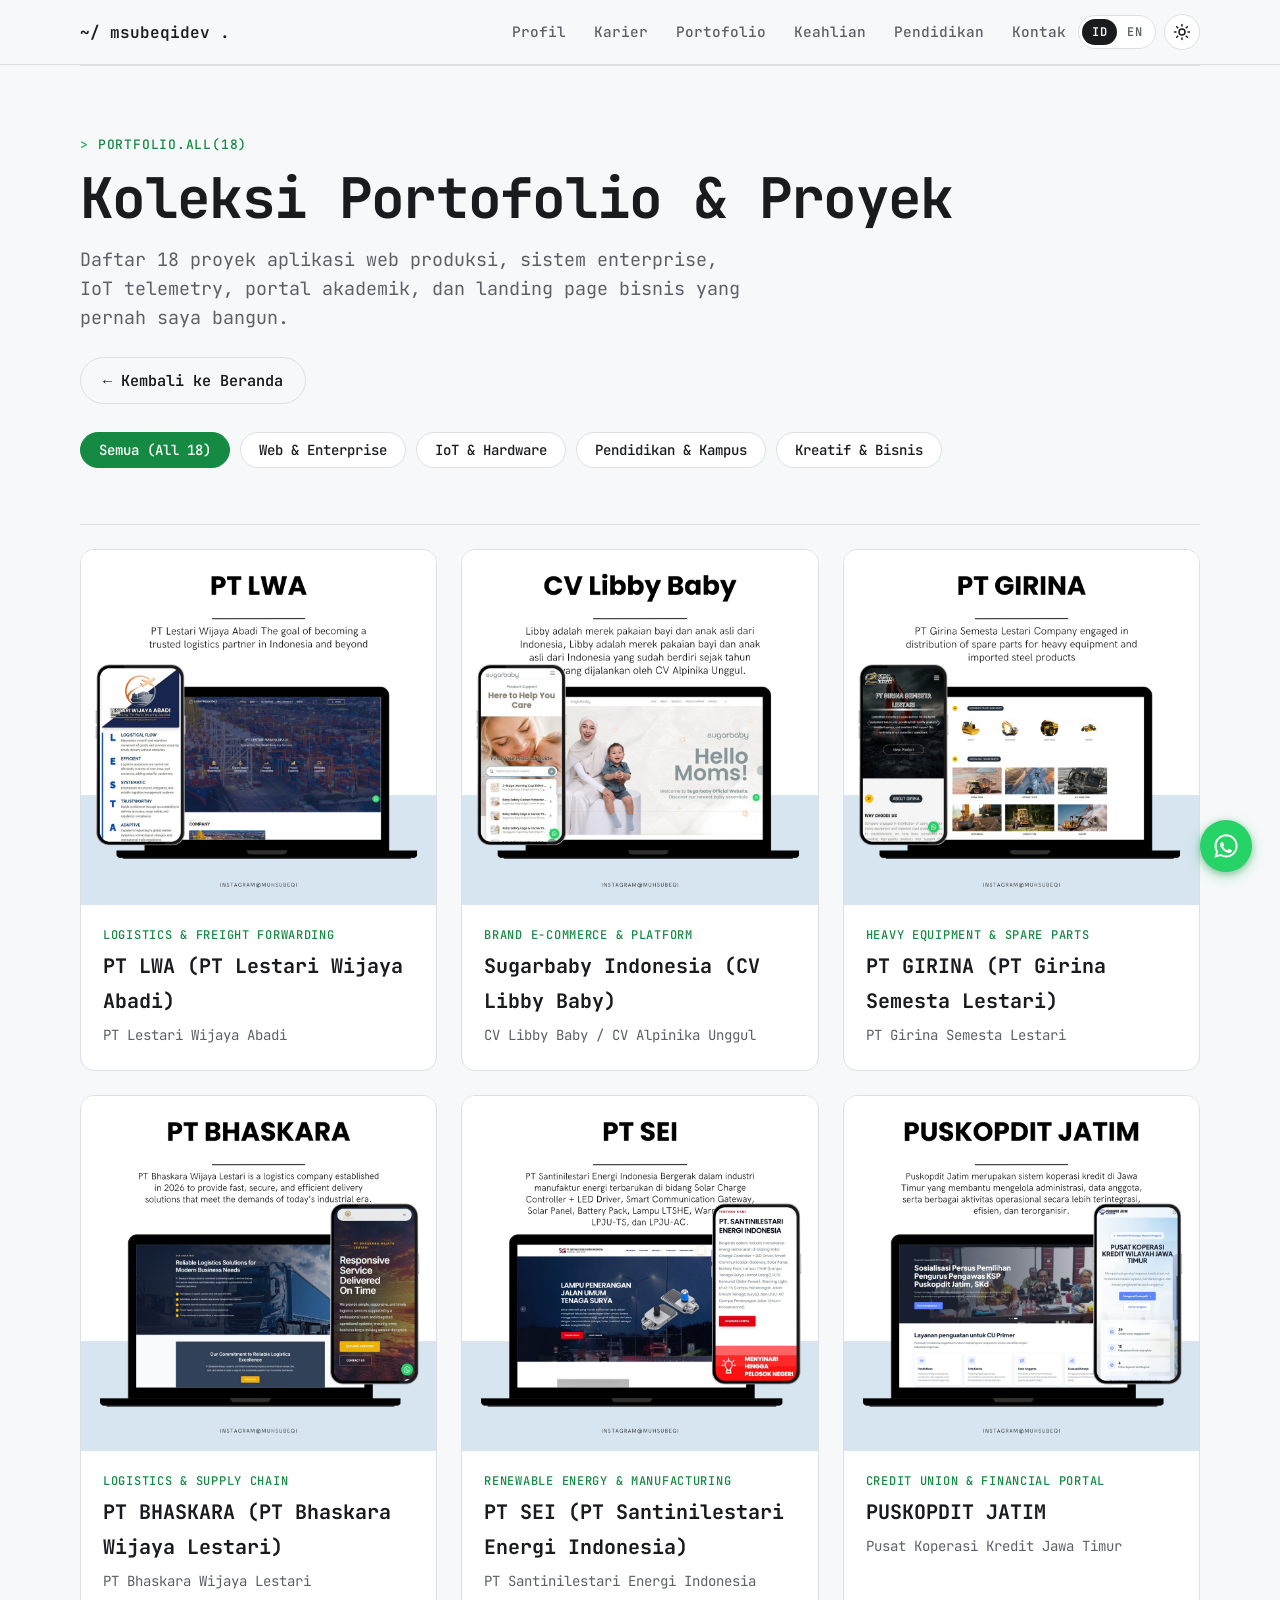
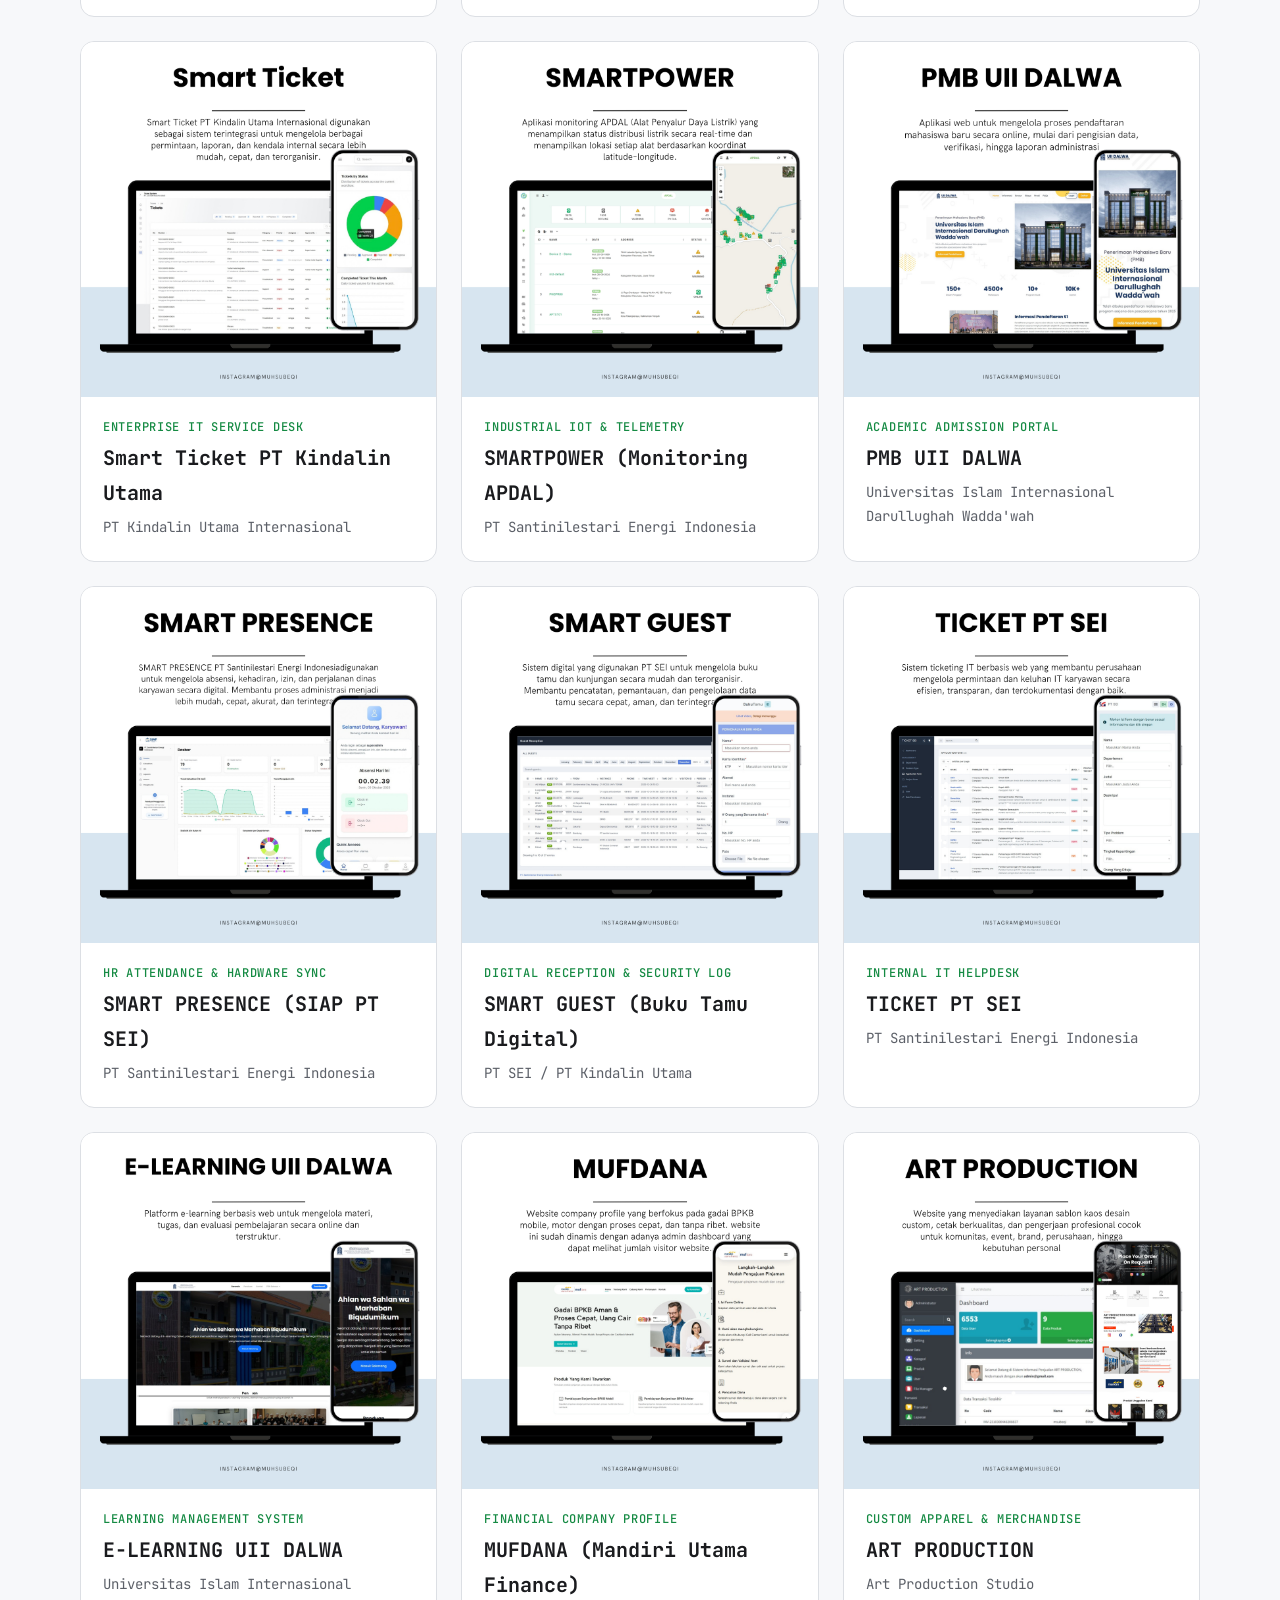
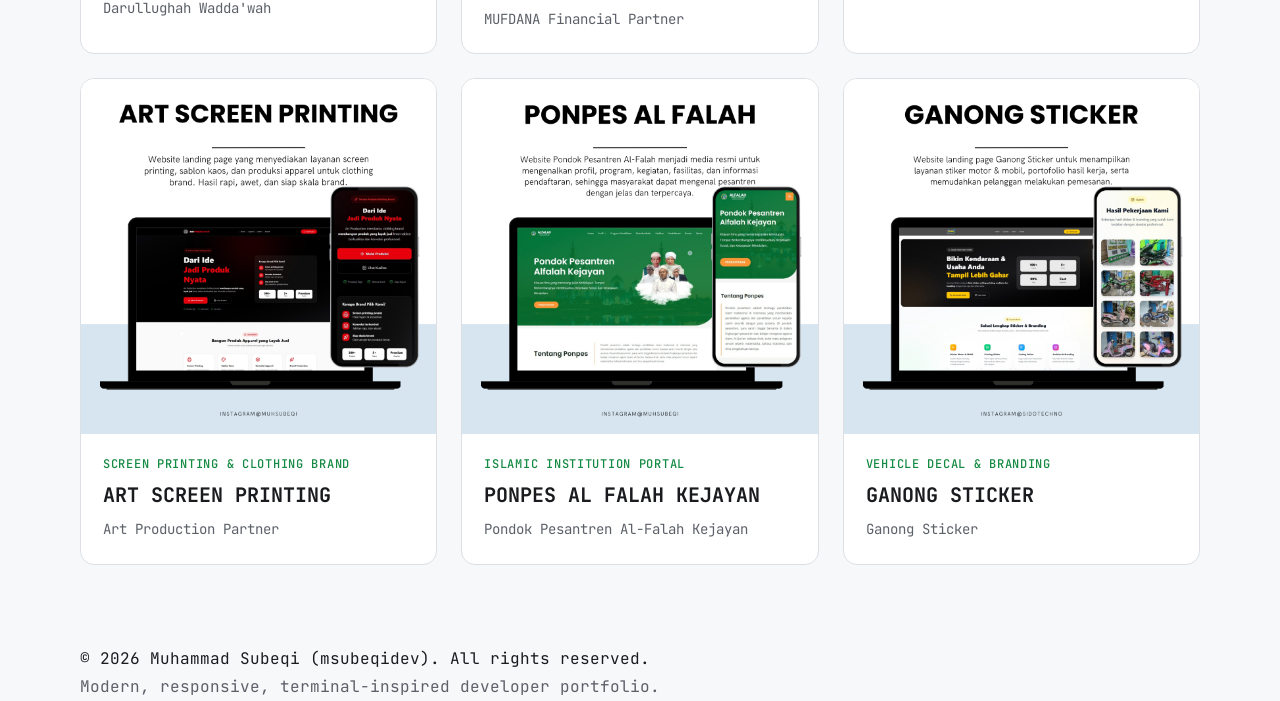
==== commit 3ad8a0a9: "Display category badge above portfolio title across index and portfolio.html" ====
--- a/portfolio.html
+++ b/portfolio.html
@@ -3,7 +3,7 @@
 
 <head>
     <meta charset="UTF-8" />
-    <meta name="viewport" content="width=device-width, initial-scale=1.0, interactive-widget=resizes-content" />
+    <meta name="viewport" content="width=device-width, interactive-widget=resizes-content" />
     <title>Portofolio Proyek — Muhammad Subeqi (msubeqidev)</title>
     <meta name="description"
         content="Koleksi portofolio proyek pengembangan web, sistem enterprise, IoT, dan platform digital yang dikembangkan oleh Muhammad Subeqi (msubeqidev)." />
@@ -91,6 +91,7 @@
                             <img src="./assets/portfolio/1.png" alt="PT LWA (PT Lestari Wijaya Abadi)" loading="lazy">
                         </div>
                         <div class="project-body">
+                            <span class="project-kicker">Logistics & Freight Forwarding</span>
                             <h3 class="project-title">PT LWA (PT Lestari Wijaya Abadi)</h3>
                             <p class="project-company">PT Lestari Wijaya Abadi</p>
                         </div>
@@ -102,6 +103,7 @@
                             <img src="./assets/portfolio/2.png" alt="Sugarbaby Indonesia (CV Libby Baby)" loading="lazy">
                         </div>
                         <div class="project-body">
+                            <span class="project-kicker">Brand E-Commerce & Platform</span>
                             <h3 class="project-title">Sugarbaby Indonesia (CV Libby Baby)</h3>
                             <p class="project-company">CV Libby Baby / CV Alpinika Unggul</p>
                         </div>
@@ -113,6 +115,7 @@
                             <img src="./assets/portfolio/3.png" alt="PT GIRINA (PT Girina Semesta Lestari)" loading="lazy">
                         </div>
                         <div class="project-body">
+                            <span class="project-kicker">Heavy Equipment & Spare Parts</span>
                             <h3 class="project-title">PT GIRINA (PT Girina Semesta Lestari)</h3>
                             <p class="project-company">PT Girina Semesta Lestari</p>
                         </div>
@@ -124,6 +127,7 @@
                             <img src="./assets/portfolio/4.png" alt="PT BHASKARA (PT Bhaskara Wijaya Lestari)" loading="lazy">
                         </div>
                         <div class="project-body">
+                            <span class="project-kicker">Logistics & Supply Chain</span>
                             <h3 class="project-title">PT BHASKARA (PT Bhaskara Wijaya Lestari)</h3>
                             <p class="project-company">PT Bhaskara Wijaya Lestari</p>
                         </div>
@@ -135,6 +139,7 @@
                             <img src="./assets/portfolio/5.png" alt="PT SEI (PT Santinilestari Energi Indonesia)" loading="lazy">
                         </div>
                         <div class="project-body">
+                            <span class="project-kicker">Renewable Energy & Manufacturing</span>
                             <h3 class="project-title">PT SEI (PT Santinilestari Energi Indonesia)</h3>
                             <p class="project-company">PT Santinilestari Energi Indonesia</p>
                         </div>
@@ -146,6 +151,7 @@
                             <img src="./assets/portfolio/6.png" alt="PUSKOPDIT JATIM" loading="lazy">
                         </div>
                         <div class="project-body">
+                            <span class="project-kicker">Credit Union & Financial Portal</span>
                             <h3 class="project-title">PUSKOPDIT JATIM</h3>
                             <p class="project-company">Pusat Koperasi Kredit Jawa Timur</p>
                         </div>
@@ -157,6 +163,7 @@
                             <img src="./assets/portfolio/7.png" alt="Smart Ticket PT Kindalin Utama" loading="lazy">
                         </div>
                         <div class="project-body">
+                            <span class="project-kicker">Enterprise IT Service Desk</span>
                             <h3 class="project-title">Smart Ticket PT Kindalin Utama</h3>
                             <p class="project-company">PT Kindalin Utama Internasional</p>
                         </div>
@@ -168,6 +175,7 @@
                             <img src="./assets/portfolio/8.png" alt="SMARTPOWER (Monitoring APDAL)" loading="lazy">
                         </div>
                         <div class="project-body">
+                            <span class="project-kicker">Industrial IoT & Telemetry</span>
                             <h3 class="project-title">SMARTPOWER (Monitoring APDAL)</h3>
                             <p class="project-company">PT Santinilestari Energi Indonesia</p>
                         </div>
@@ -179,6 +187,7 @@
                             <img src="./assets/portfolio/9.png" alt="PMB UII DALWA" loading="lazy">
                         </div>
                         <div class="project-body">
+                            <span class="project-kicker">Academic Admission Portal</span>
                             <h3 class="project-title">PMB UII DALWA</h3>
                             <p class="project-company">Universitas Islam Internasional Darullughah Wadda'wah</p>
                         </div>
@@ -190,6 +199,7 @@
                             <img src="./assets/portfolio/10.png" alt="SMART PRESENCE (SIAP PT SEI)" loading="lazy">
                         </div>
                         <div class="project-body">
+                            <span class="project-kicker">HR Attendance & Hardware Sync</span>
                             <h3 class="project-title">SMART PRESENCE (SIAP PT SEI)</h3>
                             <p class="project-company">PT Santinilestari Energi Indonesia</p>
                         </div>
@@ -201,6 +211,7 @@
                             <img src="./assets/portfolio/11.png" alt="SMART GUEST (Buku Tamu Digital)" loading="lazy">
                         </div>
                         <div class="project-body">
+                            <span class="project-kicker">Digital Reception & Security Log</span>
                             <h3 class="project-title">SMART GUEST (Buku Tamu Digital)</h3>
                             <p class="project-company">PT SEI / PT Kindalin Utama</p>
                         </div>
@@ -212,6 +223,7 @@
                             <img src="./assets/portfolio/12.png" alt="TICKET PT SEI" loading="lazy">
                         </div>
                         <div class="project-body">
+                            <span class="project-kicker">Internal IT Helpdesk</span>
                             <h3 class="project-title">TICKET PT SEI</h3>
                             <p class="project-company">PT Santinilestari Energi Indonesia</p>
                         </div>
@@ -223,6 +235,7 @@
                             <img src="./assets/portfolio/13.png" alt="E-LEARNING UII DALWA" loading="lazy">
                         </div>
                         <div class="project-body">
+                            <span class="project-kicker">Learning Management System</span>
                             <h3 class="project-title">E-LEARNING UII DALWA</h3>
                             <p class="project-company">Universitas Islam Internasional Darullughah Wadda'wah</p>
                         </div>
@@ -234,6 +247,7 @@
                             <img src="./assets/portfolio/14.png" alt="MUFDANA (Mandiri Utama Finance)" loading="lazy">
                         </div>
                         <div class="project-body">
+                            <span class="project-kicker">Financial Company Profile</span>
                             <h3 class="project-title">MUFDANA (Mandiri Utama Finance)</h3>
                             <p class="project-company">MUFDANA Financial Partner</p>
                         </div>
@@ -245,6 +259,7 @@
                             <img src="./assets/portfolio/15.png" alt="ART PRODUCTION" loading="lazy">
                         </div>
                         <div class="project-body">
+                            <span class="project-kicker">Custom Apparel & Merchandise</span>
                             <h3 class="project-title">ART PRODUCTION</h3>
                             <p class="project-company">Art Production Studio</p>
                         </div>
@@ -256,6 +271,7 @@
                             <img src="./assets/portfolio/16.png" alt="ART SCREEN PRINTING" loading="lazy">
                         </div>
                         <div class="project-body">
+                            <span class="project-kicker">Screen Printing & Clothing Brand</span>
                             <h3 class="project-title">ART SCREEN PRINTING</h3>
                             <p class="project-company">Art Production Partner</p>
                         </div>
@@ -267,6 +283,7 @@
                             <img src="./assets/portfolio/17.png" alt="PONPES AL FALAH KEJAYAN" loading="lazy">
                         </div>
                         <div class="project-body">
+                            <span class="project-kicker">Islamic Institution Portal</span>
                             <h3 class="project-title">PONPES AL FALAH KEJAYAN</h3>
                             <p class="project-company">Pondok Pesantren Al-Falah Kejayan</p>
                         </div>
@@ -278,6 +295,7 @@
                             <img src="./assets/portfolio/18.png" alt="GANONG STICKER" loading="lazy">
                         </div>
                         <div class="project-body">
+                            <span class="project-kicker">Vehicle Decal & Branding</span>
                             <h3 class="project-title">GANONG STICKER</h3>
                             <p class="project-company">Ganong Sticker</p>
                         </div>
@@ -294,6 +312,7 @@
                     <img id="lb-img" src="" alt="Preview Proyek">
                 </div>
                 <div class="lightbox-body">
+                    <span id="lb-kicker" class="project-kicker"></span>
                     <h3 id="lb-title"></h3>
                     <p id="lb-company" class="project-company"></p>
                 </div>
@@ -326,6 +345,7 @@
     "file": "1.png",
     "title": "PT LWA (PT Lestari Wijaya Abadi)",
     "category": "enterprise",
+    "kicker": "Logistics & Freight Forwarding",
     "company": "PT Lestari Wijaya Abadi"
   },
   {
@@ -333,6 +353,7 @@
     "file": "2.png",
     "title": "Sugarbaby Indonesia (CV Libby Baby)",
     "category": "enterprise",
+    "kicker": "Brand E-Commerce & Platform",
     "company": "CV Libby Baby / CV Alpinika Unggul"
   },
   {
@@ -340,6 +361,7 @@
     "file": "3.png",
     "title": "PT GIRINA (PT Girina Semesta Lestari)",
     "category": "business",
+    "kicker": "Heavy Equipment & Spare Parts",
     "company": "PT Girina Semesta Lestari"
   },
   {
@@ -347,6 +369,7 @@
     "file": "4.png",
     "title": "PT BHASKARA (PT Bhaskara Wijaya Lestari)",
     "category": "business enterprise",
+    "kicker": "Logistics & Supply Chain",
     "company": "PT Bhaskara Wijaya Lestari"
   },
   {
@@ -354,6 +377,7 @@
     "file": "5.png",
     "title": "PT SEI (PT Santinilestari Energi Indonesia)",
     "category": "iot enterprise",
+    "kicker": "Renewable Energy & Manufacturing",
     "company": "PT Santinilestari Energi Indonesia"
   },
   {
@@ -361,6 +385,7 @@
     "file": "6.png",
     "title": "PUSKOPDIT JATIM",
     "category": "enterprise",
+    "kicker": "Credit Union & Financial Portal",
     "company": "Pusat Koperasi Kredit Jawa Timur"
   },
   {
@@ -368,6 +393,7 @@
     "file": "7.png",
     "title": "Smart Ticket PT Kindalin Utama",
     "category": "enterprise",
+    "kicker": "Enterprise IT Service Desk",
     "company": "PT Kindalin Utama Internasional"
   },
   {
@@ -375,6 +401,7 @@
     "file": "8.png",
     "title": "SMARTPOWER (Monitoring APDAL)",
     "category": "iot",
+    "kicker": "Industrial IoT & Telemetry",
     "company": "PT Santinilestari Energi Indonesia"
   },
   {
@@ -382,6 +409,7 @@
     "file": "9.png",
     "title": "PMB UII DALWA",
     "category": "education enterprise",
+    "kicker": "Academic Admission Portal",
     "company": "Universitas Islam Internasional Darullughah Wadda'wah"
   },
   {
@@ -389,6 +417,7 @@
     "file": "10.png",
     "title": "SMART PRESENCE (SIAP PT SEI)",
     "category": "enterprise iot",
+    "kicker": "HR Attendance & Hardware Sync",
     "company": "PT Santinilestari Energi Indonesia"
   },
   {
@@ -396,6 +425,7 @@
     "file": "11.png",
     "title": "SMART GUEST (Buku Tamu Digital)",
     "category": "enterprise iot",
+    "kicker": "Digital Reception & Security Log",
     "company": "PT SEI / PT Kindalin Utama"
   },
   {
@@ -403,6 +433,7 @@
     "file": "12.png",
     "title": "TICKET PT SEI",
     "category": "enterprise",
+    "kicker": "Internal IT Helpdesk",
     "company": "PT Santinilestari Energi Indonesia"
   },
   {
@@ -410,6 +441,7 @@
     "file": "13.png",
     "title": "E-LEARNING UII DALWA",
     "category": "education",
+    "kicker": "Learning Management System",
     "company": "Universitas Islam Internasional Darullughah Wadda'wah"
   },
   {
@@ -417,6 +449,7 @@
     "file": "14.png",
     "title": "MUFDANA (Mandiri Utama Finance)",
     "category": "enterprise business",
+    "kicker": "Financial Company Profile",
     "company": "MUFDANA Financial Partner"
   },
   {
@@ -424,6 +457,7 @@
     "file": "15.png",
     "title": "ART PRODUCTION",
     "category": "business",
+    "kicker": "Custom Apparel & Merchandise",
     "company": "Art Production Studio"
   },
   {
@@ -431,6 +465,7 @@
     "file": "16.png",
     "title": "ART SCREEN PRINTING",
     "category": "business",
+    "kicker": "Screen Printing & Clothing Brand",
     "company": "Art Production Partner"
   },
   {
@@ -438,6 +473,7 @@
     "file": "17.png",
     "title": "PONPES AL FALAH KEJAYAN",
     "category": "education",
+    "kicker": "Islamic Institution Portal",
     "company": "Pondok Pesantren Al-Falah Kejayan"
   },
   {
@@ -445,6 +481,7 @@
     "file": "18.png",
     "title": "GANONG STICKER",
     "category": "business",
+    "kicker": "Vehicle Decal & Branding",
     "company": "Ganong Sticker"
   }
 ];
@@ -455,6 +492,7 @@
             if (!p) return;
             document.getElementById('lb-img').src = './assets/portfolio/' + p.file;
             document.getElementById('lb-img').alt = p.title;
+            document.getElementById('lb-kicker').textContent = p.kicker;
             document.getElementById('lb-title').textContent = p.title;
             document.getElementById('lb-company').textContent = p.company;
 
